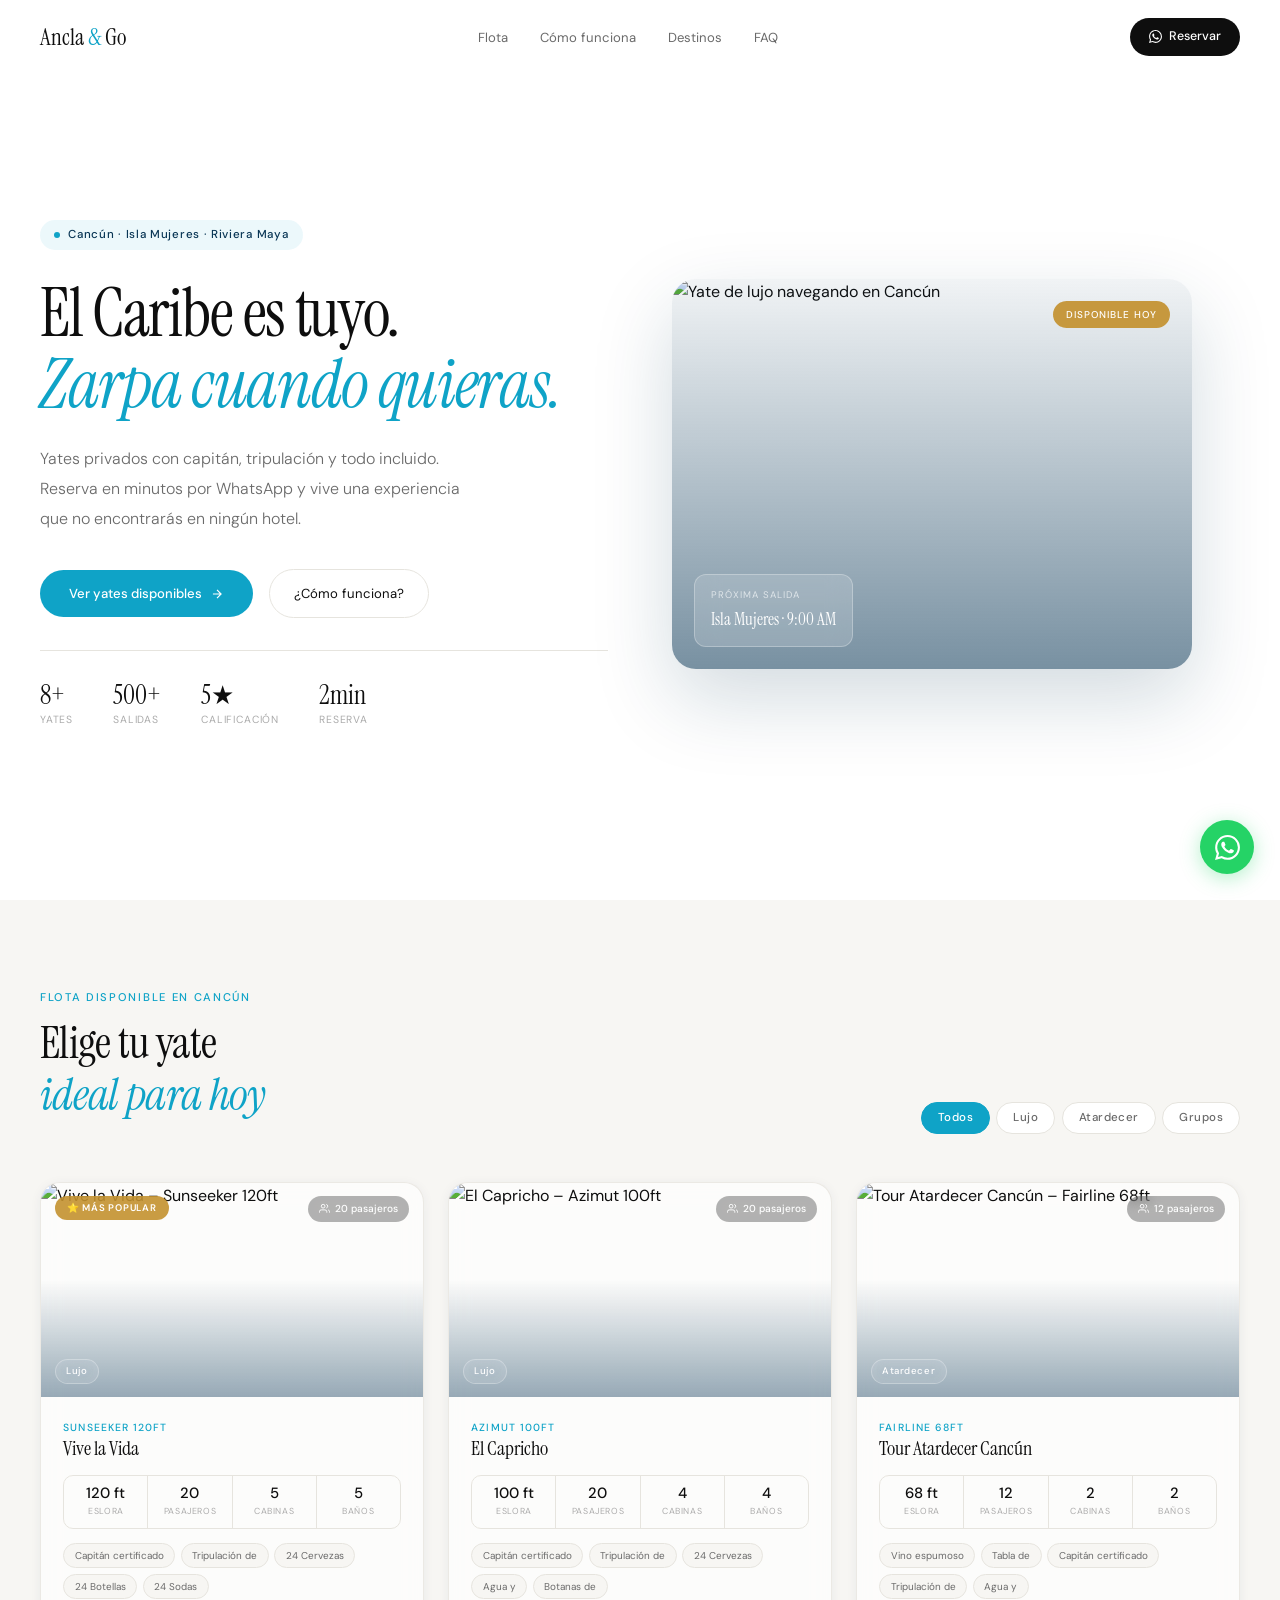
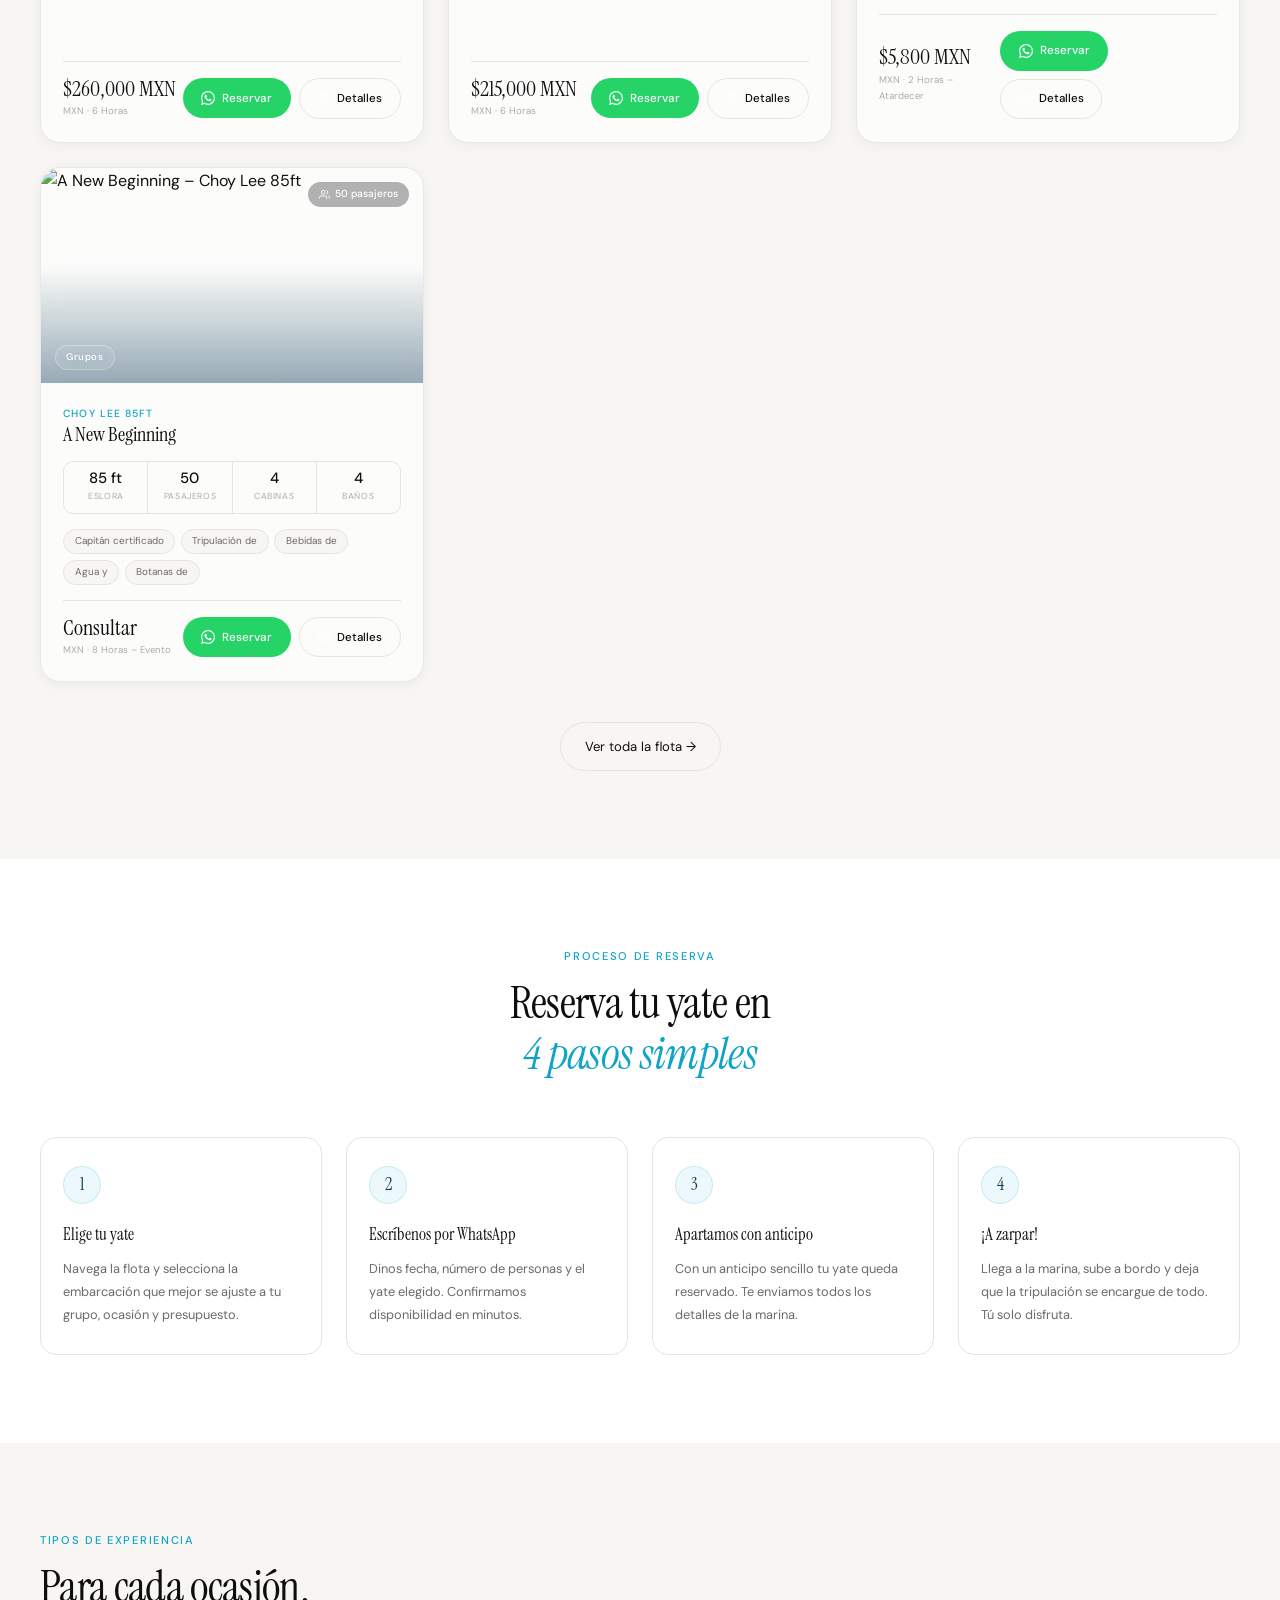
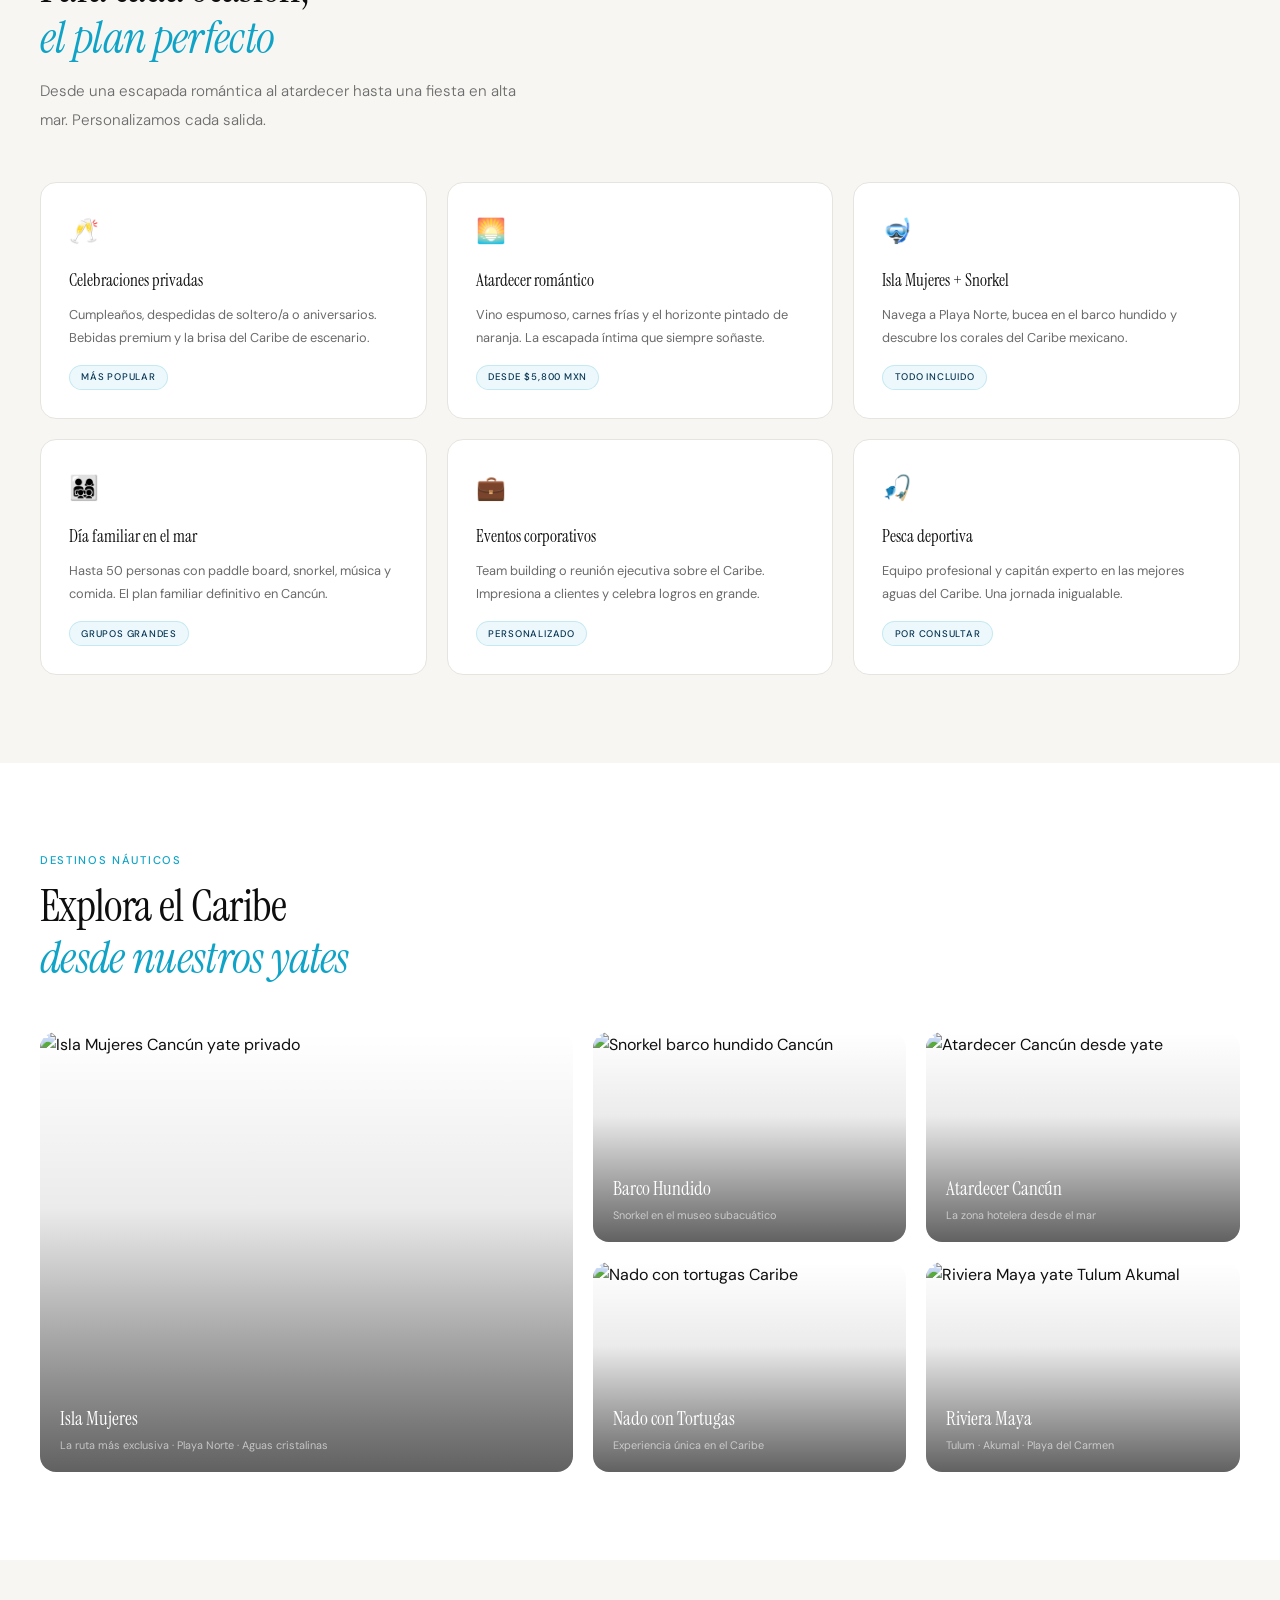
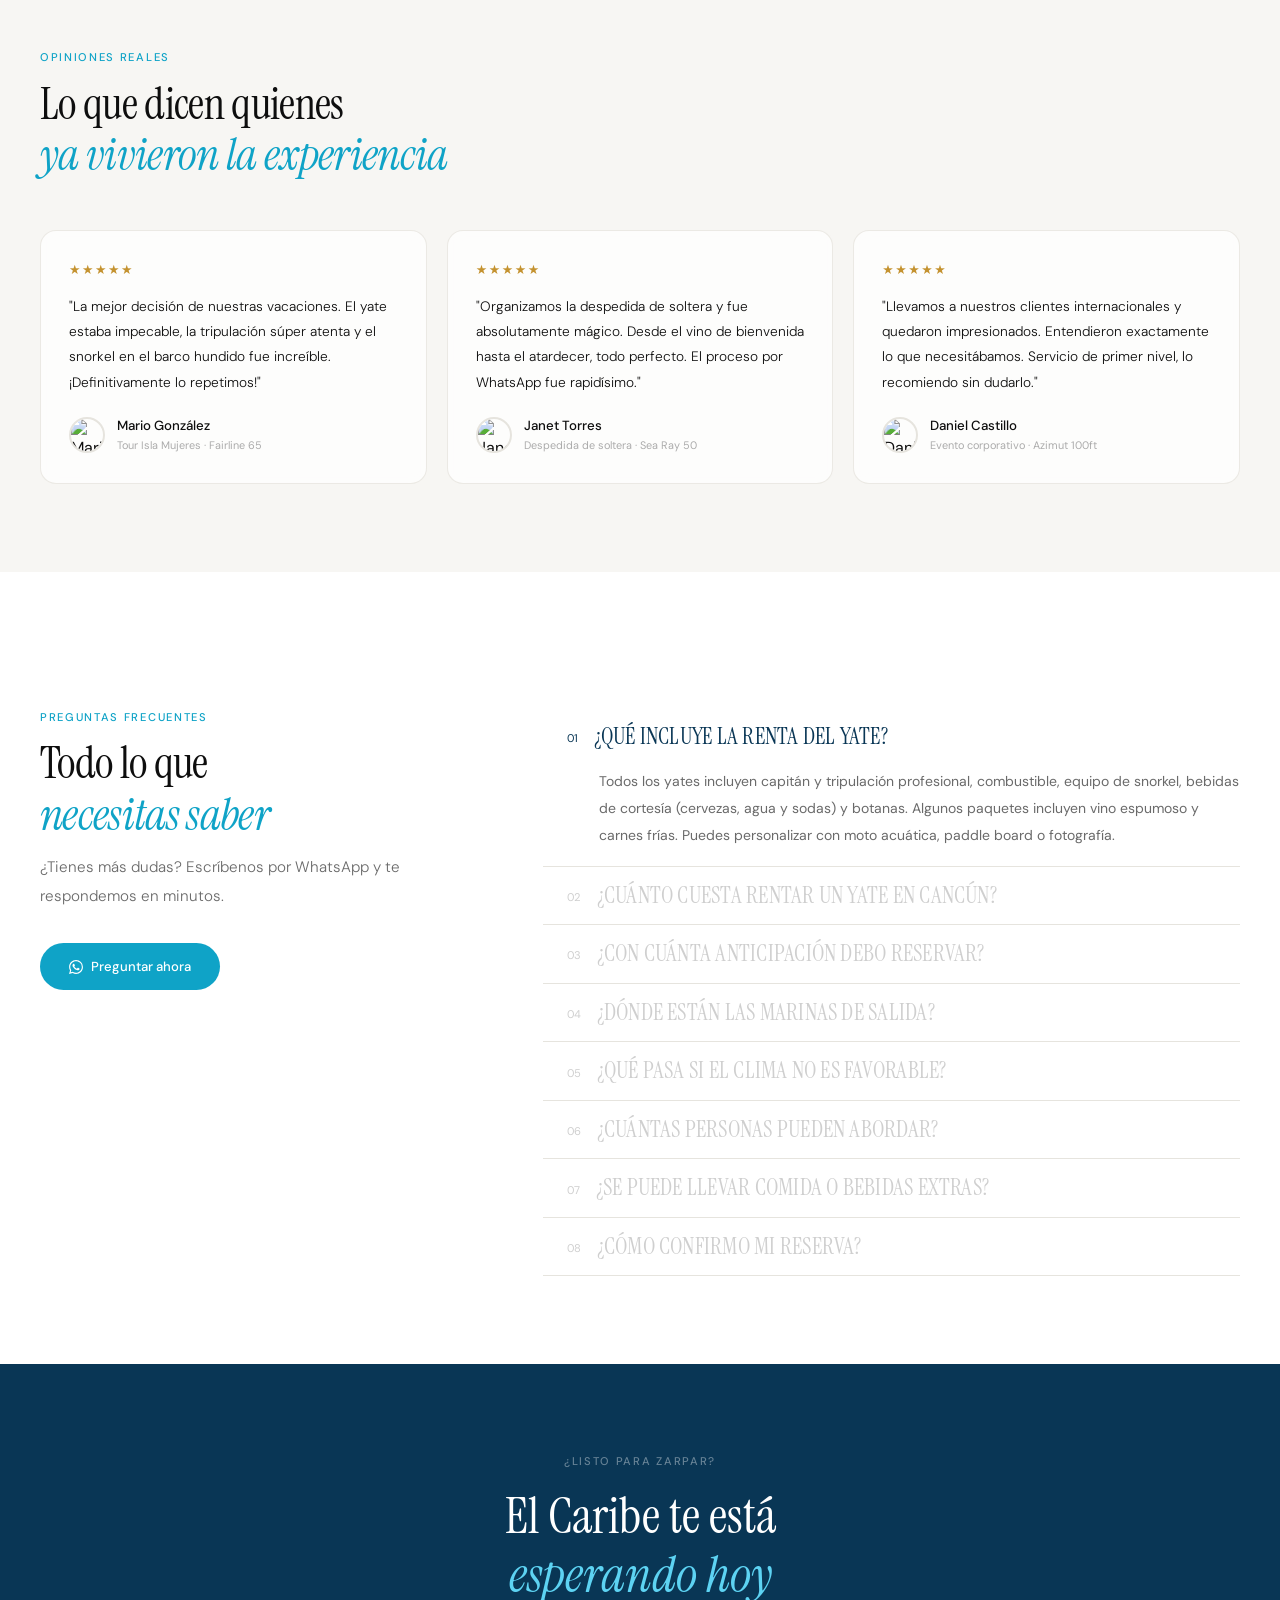
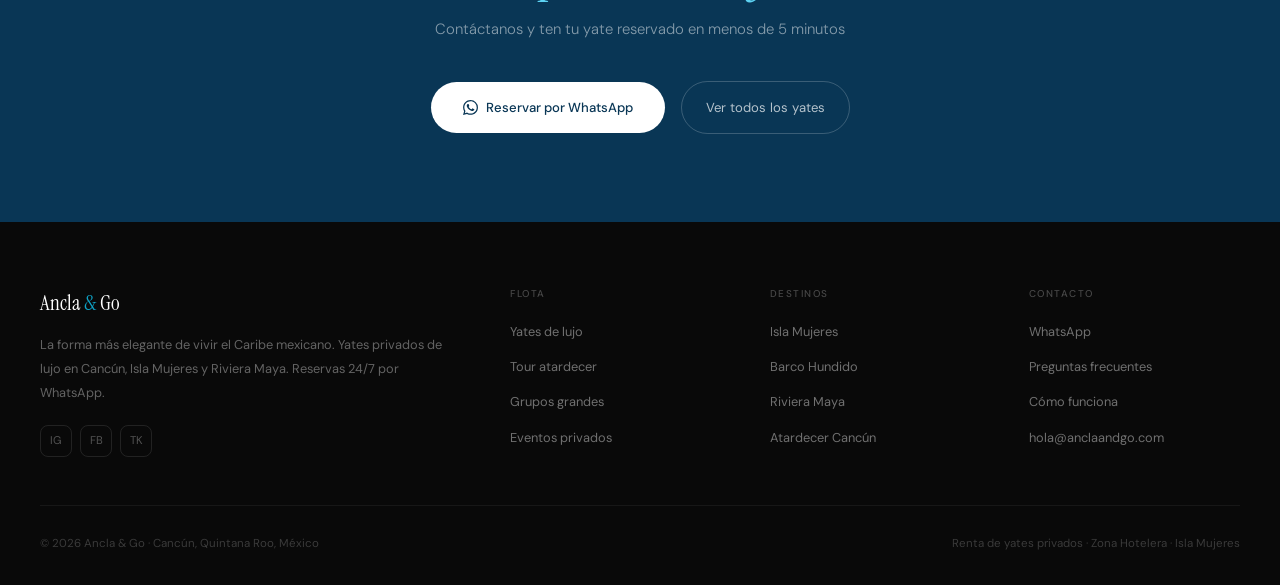
==== index.html @ d1b47bc4 "first commit" ====
<!doctype html>
<html lang="es">
  <head>
    <meta charset="UTF-8" />
    <meta name="viewport" content="width=device-width,initial-scale=1.0" />
    <title>
      Ancla & Go | Renta de Yates en Cancún – Privado · Lujo · Todo Incluido
    </title>
    <meta
      name="description"
      content="Renta yates privados en Cancún desde $5,800 MXN. Fairline 68ft, Azimut 100ft, Sunseeker 120ft. Capitán, bebidas y snorkel incluidos. Reserva por WhatsApp en minutos."
    />
    <meta
      name="keywords"
      content="renta de yates cancun, yates cancun, alquiler yate cancun privado, yate isla mujeres, charter yate cancun, yates de lujo cancun, renta barco cancun zona hotelera"
    />
    <link rel="canonical" href="https://anclaandgo.com/" />
    <meta
      property="og:title"
      content="Ancla & Go | Renta de Yates Privados en Cancún"
    />
    <meta
      property="og:description"
      content="Yates de lujo con capitán, bebidas y snorkel incluidos. Reserva en minutos por WhatsApp."
    />
    <meta property="og:type" content="website" />
    <meta property="og:locale" content="es_MX" />
    <script type="application/ld+json">
      {
        "@context": "https://schema.org",
        "@type": "LocalBusiness",
        "name": "Ancla & Go",
        "description": "Renta de yates privados en Cancún con capitán, bebidas y snorkel incluidos.",
        "url": "https://anclaandgo.com",
        "address": {
          "@type": "PostalAddress",
          "addressLocality": "Cancún",
          "addressRegion": "Quintana Roo",
          "addressCountry": "MX"
        },
        "priceRange": "$$$$",
        "areaServed": ["Cancún", "Isla Mujeres", "Riviera Maya"]
      }
    </script>
    <script type="application/ld+json">
      {
        "@context": "https://schema.org",
        "@type": "FAQPage",
        "mainEntity": [
          {
            "@type": "Question",
            "name": "¿Qué incluye la renta de un yate en Cancún?",
            "acceptedAnswer": {
              "@type": "Answer",
              "text": "Incluye capitán, tripulación, combustible, snorkel, bebidas y botanas."
            }
          },
          {
            "@type": "Question",
            "name": "¿Cuánto cuesta rentar un yate en Cancún?",
            "acceptedAnswer": {
              "@type": "Answer",
              "text": "Desde $5,800 MXN tours de 2 horas hasta $360,000 MXN jornadas completas."
            }
          },
          {
            "@type": "Question",
            "name": "¿Con cuánta anticipación debo reservar un yate?",
            "acceptedAnswer": {
              "@type": "Answer",
              "text": "Mínimo 48 horas. En temporada alta idealmente una semana antes."
            }
          }
        ]
      }
    </script>
    <link rel="preconnect" href="https://fonts.googleapis.com" />
    <link rel="preconnect" href="https://fonts.gstatic.com" crossorigin />
    <link
      href="https://fonts.googleapis.com/css2?family=Instrument+Serif:ital@0;1&family=DM+Sans:opsz,wght@9..40,300;9..40,400;9..40,500&display=swap"
      rel="stylesheet"
    />

    <style>
      /* ── RESET & ROOT ── */
      *,
      *::before,
      *::after {
        box-sizing: border-box;
        margin: 0;
        padding: 0;
      }
      :root {
        --white: #ffffff;
        --off: #f7f6f3;
        --border: #e6e4de;
        --text: #0e0e0e;
        --muted: #6a6a6a;
        --hint: #ababab;
        --ocean: #093655;
        --aqua: #0fa3c7;
        --aqua-pale: rgba(15, 163, 199, 0.08);
        --aqua-ring: rgba(15, 163, 199, 0.18);
        --sand: #c4922f;
        --sand-pale: #fdf5e4;
        --serif: "Instrument Serif", Georgia, serif;
        --sans: "DM Sans", system-ui, sans-serif;
        --r-card: 20px;
        --r-pill: 100px;
        --r-sm: 10px;
        --shadow-card: 0 2px 12px rgba(9, 54, 85, 0.06);
        --shadow-hover: 0 20px 54px rgba(9, 54, 85, 0.13);
      }
      html {
        scroll-behavior: smooth;
      }
      body {
        background: var(--white);
        color: var(--text);
        font-family: var(--sans);
        font-size: 16px;
        line-height: 1.65;
        overflow-x: hidden;
      }
      ::-webkit-scrollbar {
        width: 3px;
      }
      ::-webkit-scrollbar-thumb {
        background: var(--aqua);
      }
      img {
        display: block;
      }
      a {
        color: inherit;
      }
      button {
        font-family: var(--sans);
      }

      /* ── UTILS ── */
      .serif {
        font-family: var(--serif);
      }
      .reveal {
        opacity: 0;
        transform: translateY(18px);
        transition:
          opacity 0.65s,
          transform 0.65s;
      }
      .reveal.vis {
        opacity: 1;
        transform: none;
      }

      /* ── FLOATING WA ── */
      .wa-fab {
        position: fixed;
        bottom: 1.6rem;
        right: 1.6rem;
        z-index: 300;
        width: 54px;
        height: 54px;
        border-radius: 50%;
        background: #25d366;
        display: flex;
        align-items: center;
        justify-content: center;
        text-decoration: none;
        box-shadow: 0 4px 20px rgba(37, 211, 102, 0.35);
        animation: wapulse 3s ease-in-out infinite;
        transition: transform 0.2s;
      }
      .wa-fab:hover {
        transform: scale(1.08);
      }
      .wa-fab svg {
        width: 25px;
        height: 25px;
        fill: white;
      }
      @keyframes wapulse {
        0%,
        100% {
          box-shadow: 0 4px 20px rgba(37, 211, 102, 0.35);
        }
        50% {
          box-shadow: 0 4px 40px rgba(37, 211, 102, 0.62);
        }
      }

      /* ── NAV ── */
      .nav {
        position: fixed;
        top: 0;
        left: 0;
        right: 0;
        z-index: 200;
        display: flex;
        align-items: center;
        justify-content: space-between;
        padding: 1.1rem 2.5rem;
        transition:
          background 0.35s,
          backdrop-filter 0.35s,
          border-bottom 0.35s;
      }
      .nav.solid {
        background: rgba(255, 255, 255, 0.95);
        backdrop-filter: blur(20px);
        border-bottom: 1px solid var(--border);
      }
      .nav-logo {
        font-family: var(--serif);
        font-size: 1.45rem;
        text-decoration: none;
        color: var(--text);
      }
      .nav-logo span {
        color: var(--aqua);
      }
      .nav-links {
        display: flex;
        gap: 2rem;
        list-style: none;
      }
      .nav-links a {
        font-size: 0.82rem;
        color: var(--muted);
        text-decoration: none;
        transition: color 0.2s;
      }
      .nav-links a:hover {
        color: var(--text);
      }
      .nav-cta {
        display: inline-flex;
        align-items: center;
        gap: 0.4rem;
        background: var(--text);
        color: var(--white);
        font-size: 0.78rem;
        font-weight: 500;
        padding: 0.55rem 1.2rem;
        border-radius: var(--r-pill);
        text-decoration: none;
        transition: background 0.2s;
        border: none;
        cursor: pointer;
      }
      .nav-cta:hover {
        background: var(--ocean);
      }
      .nav-menu-btn {
        display: none;
        background: none;
        border: none;
        cursor: pointer;
        flex-direction: column;
        gap: 5px;
        padding: 4px;
      }
      .nav-menu-btn span {
        display: block;
        width: 22px;
        height: 1.5px;
        background: var(--text);
        border-radius: 2px;
        transition: all 0.3s;
      }
      .nav-drawer {
        display: none;
        position: fixed;
        inset: 0;
        z-index: 190;
        background: var(--white);
        padding: 5rem 2rem 2rem;
        flex-direction: column;
        gap: 1.5rem;
      }
      .nav-drawer.open {
        display: flex;
      }
      .nav-drawer a {
        font-size: 1.3rem;
        font-family: var(--serif);
        color: var(--text);
        text-decoration: none;
        border-bottom: 1px solid var(--border);
        padding-bottom: 0.75rem;
      }

      /* ── BTN SYSTEM ── */
      .btn-primary {
        display: inline-flex;
        align-items: center;
        gap: 0.5rem;
        background: var(--aqua);
        color: var(--white);
        font-size: 0.82rem;
        font-weight: 500;
        padding: 0.8rem 1.8rem;
        border-radius: var(--r-pill);
        text-decoration: none;
        border: none;
        cursor: pointer;
        transition:
          background 0.2s,
          transform 0.15s;
      }
      .btn-primary:hover {
        background: #0d92b3;
        transform: translateY(-1px);
      }
      .btn-outline {
        display: inline-flex;
        align-items: center;
        gap: 0.4rem;
        color: var(--text);
        font-size: 0.82rem;
        padding: 0.8rem 1.5rem;
        border-radius: var(--r-pill);
        border: 1px solid var(--border);
        background: transparent;
        text-decoration: none;
        cursor: pointer;
        transition:
          border-color 0.2s,
          background 0.2s;
      }
      .btn-outline:hover {
        border-color: var(--text);
        background: var(--off);
      }
      .btn-wa-green {
        display: inline-flex;
        align-items: center;
        gap: 0.45rem;
        background: #25d366;
        color: white;
        font-size: 0.73rem;
        font-weight: 500;
        padding: 0.65rem 1.15rem;
        border-radius: var(--r-pill);
        text-decoration: none;
        border: none;
        cursor: pointer;
        white-space: nowrap;
        transition:
          background 0.2s,
          transform 0.15s;
      }
      .btn-wa-green:hover {
        background: #1fba5a;
        transform: translateY(-1px);
      }
      .btn-details {
        display: inline-flex;
        align-items: center;
        gap: 0.35rem;
        color: var(--text);
        font-size: 0.72rem;
        font-weight: 500;
        padding: 0.6rem 1.1rem;
        border-radius: var(--r-pill);
        border: 1px solid var(--border);
        background: transparent;
        text-decoration: none;
        cursor: pointer;
        white-space: nowrap;
        transition:
          border-color 0.2s,
          background 0.2s;
      }
      .btn-details:hover {
        border-color: var(--text);
        background: var(--off);
      }

      /* ── HERO ── */
      .hero {
        min-height: 100vh;
        display: grid;
        grid-template-columns: 1fr 1fr;
        align-items: center;
        gap: 4rem;
        padding: 7rem 2.5rem 4rem;
        overflow: hidden;
      }
      .hero-eyebrow {
        display: inline-flex;
        align-items: center;
        gap: 0.5rem;
        background: var(--aqua-pale);
        color: var(--ocean);
        font-size: 0.72rem;
        font-weight: 500;
        letter-spacing: 0.06em;
        padding: 0.35rem 0.9rem;
        border-radius: var(--r-pill);
        margin-bottom: 1.75rem;
        opacity: 0;
        animation: fadeUp 0.7s 0.1s forwards;
      }
      .hero-eyebrow::before {
        content: "";
        width: 6px;
        height: 6px;
        border-radius: 50%;
        background: var(--aqua);
        flex-shrink: 0;
      }
      .hero-h1 {
        font-family: var(--serif);
        font-size: clamp(2.9rem, 5.2vw, 4.8rem);
        font-weight: 400;
        line-height: 1.07;
        letter-spacing: -0.02em;
        margin-bottom: 1.5rem;
        opacity: 0;
        animation: fadeUp 0.7s 0.25s forwards;
      }
      .hero-h1 em {
        font-style: italic;
        color: var(--aqua);
      }
      .hero-desc {
        font-size: 1rem;
        color: var(--muted);
        font-weight: 300;
        line-height: 1.85;
        max-width: 440px;
        margin-bottom: 2.25rem;
        opacity: 0;
        animation: fadeUp 0.7s 0.4s forwards;
      }
      .hero-actions {
        display: flex;
        align-items: center;
        gap: 1rem;
        flex-wrap: wrap;
        opacity: 0;
        animation: fadeUp 0.7s 0.55s forwards;
      }
      .hero-trust {
        display: flex;
        gap: 2.5rem;
        flex-wrap: wrap;
        margin-top: 2rem;
        padding-top: 2rem;
        border-top: 1px solid var(--border);
        opacity: 0;
        animation: fadeUp 0.7s 0.7s forwards;
      }
      .trust-num {
        font-family: var(--serif);
        font-size: 1.6rem;
        display: block;
        line-height: 1;
      }
      .trust-lbl {
        font-size: 0.65rem;
        color: var(--hint);
        text-transform: uppercase;
        letter-spacing: 0.08em;
        margin-top: 2px;
        display: block;
      }

      /* hero image */
      .hero-img-side {
        opacity: 0;
        animation: fadeIn 0.9s 0.5s forwards;
      }
      .hero-img-wrap {
        width: 100%;
        max-width: 520px;
        aspect-ratio: 4/3;
        border-radius: 24px;
        overflow: hidden;
        position: relative;
        box-shadow: 0 30px 80px rgba(9, 54, 85, 0.18);
      }
      .hero-img-wrap img {
        width: 100%;
        height: 100%;
        object-fit: cover;
        display: block;
      }
      .hero-img-overlay {
        position: absolute;
        inset: 0;
        background: linear-gradient(
          to bottom,
          rgba(9, 54, 85, 0.06) 0%,
          rgba(9, 54, 85, 0.55) 100%
        );
      }
      .hero-img-badge {
        position: absolute;
        top: 1.4rem;
        right: 1.4rem;
        background: rgba(196, 146, 47, 0.92);
        color: white;
        font-size: 0.62rem;
        font-weight: 500;
        letter-spacing: 0.1em;
        text-transform: uppercase;
        padding: 0.32rem 0.8rem;
        border-radius: var(--r-pill);
      }
      .hero-img-tag {
        position: absolute;
        bottom: 1.4rem;
        left: 1.4rem;
        background: rgba(255, 255, 255, 0.16);
        backdrop-filter: blur(12px);
        border: 1px solid rgba(255, 255, 255, 0.28);
        border-radius: 12px;
        padding: 0.75rem 1rem;
        color: white;
      }
      .hero-img-tag .lbl {
        font-size: 0.6rem;
        opacity: 0.65;
        text-transform: uppercase;
        letter-spacing: 0.1em;
        margin-bottom: 3px;
      }
      .hero-img-tag .val {
        font-family: var(--serif);
        font-size: 1.05rem;
      }

      /* ── SECTION COMMONS ── */
      section {
        padding: 5.5rem 2.5rem;
      }
      .sec-eye {
        font-size: 0.7rem;
        font-weight: 500;
        letter-spacing: 0.15em;
        text-transform: uppercase;
        color: var(--aqua);
        margin-bottom: 0.75rem;
      }
      .sec-h2 {
        font-family: var(--serif);
        font-size: clamp(1.85rem, 3.5vw, 2.9rem);
        font-weight: 400;
        line-height: 1.15;
        letter-spacing: -0.015em;
        margin-bottom: 0.75rem;
      }
      .sec-h2 em {
        font-style: italic;
        color: var(--aqua);
      }
      .sec-sub {
        font-size: 0.95rem;
        color: var(--muted);
        font-weight: 300;
        line-height: 1.9;
        max-width: 500px;
      }

      /* ── FLEET SECTION ── */
      #flota {
        background: var(--off);
      }
      .fleet-head {
        display: flex;
        align-items: flex-end;
        justify-content: space-between;
        gap: 2rem;
        margin-bottom: 3rem;
        flex-wrap: wrap;
      }
      .filters {
        display: flex;
        gap: 0.4rem;
        flex-wrap: wrap;
      }
      .filter-btn {
        background: white;
        border: 1px solid var(--border);
        color: var(--muted);
        font-size: 0.72rem;
        font-weight: 500;
        letter-spacing: 0.04em;
        padding: 0.45rem 1rem;
        border-radius: var(--r-pill);
        cursor: pointer;
        transition: all 0.2s;
        font-family: var(--sans);
      }
      .filter-btn.active,
      .filter-btn:hover {
        background: var(--aqua);
        border-color: var(--aqua);
        color: white;
      }

      /* Fleet grid — equal 3-col */
      .fleet-grid {
        display: grid;
        grid-template-columns: repeat(3, 1fr);
        gap: 1.5rem;
      }

      /* ── YACHT CARD — glass ── */
      .yacht-card {
        background: rgba(255, 255, 255, 0.65);
        border: 1px solid rgba(230, 228, 222, 0.8);
        border-radius: var(--r-card);
        overflow: hidden;
        backdrop-filter: blur(14px);
        -webkit-backdrop-filter: blur(14px);
        box-shadow: var(--shadow-card);
        transition:
          transform 0.3s,
          box-shadow 0.3s,
          border-color 0.3s;
        display: flex;
        flex-direction: column;
        position: relative;
      }
      .yacht-card:hover {
        transform: translateY(-6px);
        box-shadow: var(--shadow-hover);
        border-color: rgba(15, 163, 199, 0.35);
      }

      /* card image */
      .card-img {
        position: relative;
        aspect-ratio: 16 / 9;
        overflow: hidden;
        flex-shrink: 0;
      }
      .card-img img {
        width: 100%;
        height: 100%;
        object-fit: cover;
        transition: transform 0.55s;
      }
      .yacht-card:hover .card-img img {
        transform: scale(1.07);
      }
      .card-img-grad {
        position: absolute;
        inset: 0;
        background: linear-gradient(
          to top,
          rgba(9, 54, 85, 0.58) 0%,
          transparent 55%
        );
        opacity: 0.72;
        transition: opacity 0.3s;
      }
      .yacht-card:hover .card-img-grad {
        opacity: 0.45;
      }

      /* floating elements on image */
      .card-hot {
        position: absolute;
        top: 0.85rem;
        left: 0.85rem;
        background: rgba(196, 146, 47, 0.9);
        color: white;
        font-size: 0.6rem;
        font-weight: 600;
        letter-spacing: 0.08em;
        text-transform: uppercase;
        padding: 0.25rem 0.75rem;
        border-radius: var(--r-pill);
      }
      .card-type-badge {
        position: absolute;
        top: 0.85rem;
        left: 0.85rem;
        background: rgba(255, 255, 255, 0.18);
        backdrop-filter: blur(8px);
        border: 1px solid rgba(255, 255, 255, 0.3);
        color: white;
        font-size: 0.6rem;
        font-weight: 500;
        letter-spacing: 0.07em;
        padding: 0.25rem 0.75rem;
        border-radius: var(--r-pill);
      }
      .card-pax {
        position: absolute;
        top: 0.85rem;
        right: 0.85rem;
        background: rgba(0, 0, 0, 0.3);
        backdrop-filter: blur(6px);
        color: white;
        font-size: 0.63rem;
        font-weight: 500;
        padding: 0.28rem 0.7rem;
        border-radius: var(--r-pill);
        display: flex;
        align-items: center;
        gap: 0.3rem;
      }
      .card-pax svg {
        width: 11px;
        height: 11px;
        stroke: white;
        fill: none;
        stroke-width: 2;
        flex-shrink: 0;
      }
      .card-tags-row {
        position: absolute;
        bottom: 0.85rem;
        left: 0.85rem;
        right: 0.85rem;
        display: flex;
        gap: 0.35rem;
        flex-wrap: wrap;
      }
      .card-tag {
        font-size: 0.6rem;
        font-weight: 500;
        letter-spacing: 0.06em;
        padding: 0.22rem 0.65rem;
        border-radius: var(--r-pill);
        background: rgba(255, 255, 255, 0.18);
        backdrop-filter: blur(8px);
        border: 1px solid rgba(255, 255, 255, 0.28);
        color: white;
      }

      /* hover CTA overlay */
      .card-hover-cta {
        position: absolute;
        inset: 0;
        display: flex;
        align-items: center;
        justify-content: center;
        background: rgba(9, 54, 85, 0.15);
        backdrop-filter: blur(3px);
        opacity: 0;
        transition: opacity 0.3s;
      }
      .yacht-card:hover .card-hover-cta {
        opacity: 1;
      }
      .card-hover-btn {
        display: inline-flex;
        align-items: center;
        gap: 0.5rem;
        background: var(--aqua);
        color: white;
        font-size: 0.78rem;
        font-weight: 500;
        padding: 0.7rem 1.5rem;
        border-radius: var(--r-pill);
        text-decoration: none;
        box-shadow: 0 8px 24px rgba(15, 163, 199, 0.38);
        transform: translateY(6px);
        transition: transform 0.3s;
      }
      .yacht-card:hover .card-hover-btn {
        transform: translateY(0);
      }
      .card-hover-btn svg {
        width: 14px;
        height: 14px;
        fill: white;
        flex-shrink: 0;
      }

      /* card body */
      .card-body {
        padding: 1.35rem 1.4rem 1.45rem;
        display: flex;
        flex-direction: column;
        gap: 0.9rem;
        flex: 1;
      }
      .card-model {
        font-size: 0.65rem;
        font-weight: 500;
        letter-spacing: 0.1em;
        text-transform: uppercase;
        color: var(--aqua);
      }
      .card-name {
        font-family: var(--serif);
        font-size: 1.28rem;
        font-weight: 400;
        line-height: 1.2;
        color: var(--text);
      }
      .card-specs {
        display: flex;
        border: 1px solid var(--border);
        border-radius: var(--r-sm);
        overflow: hidden;
      }
      .spec {
        flex: 1;
        padding: 0.6rem 0;
        text-align: center;
        border-right: 1px solid var(--border);
      }
      .spec:last-child {
        border-right: none;
      }
      .spec-val {
        font-size: 0.93rem;
        font-weight: 500;
        color: var(--text);
        display: block;
        line-height: 1;
      }
      .spec-lbl {
        font-size: 0.55rem;
        color: var(--hint);
        text-transform: uppercase;
        letter-spacing: 0.07em;
        margin-top: 3px;
        display: block;
      }
      .card-includes {
        display: flex;
        flex-wrap: wrap;
        gap: 0.35rem;
      }
      .inc-pill {
        font-size: 0.62rem;
        color: var(--muted);
        background: var(--off);
        border: 1px solid var(--border);
        padding: 0.22rem 0.65rem;
        border-radius: var(--r-pill);
      }
      .card-foot {
        display: flex;
        align-items: center;
        justify-content: space-between;
        padding-top: 1rem;
        border-top: 1px solid var(--border);
        margin-top: auto;
      }
      .card-price-val {
        font-family: var(--serif);
        font-size: 1.4rem;
        font-weight: 400;
        display: block;
        line-height: 1;
      }
      .card-price-lbl {
        font-size: 0.6rem;
        color: var(--hint);
        margin-top: 3px;
        display: block;
      }

      /* ── HOW IT WORKS ── */
      #como {
        background: var(--white);
      }
      .how-center {
        text-align: center;
        max-width: 560px;
        margin: 0 auto 3.5rem;
      }
      .how-grid {
        display: grid;
        grid-template-columns: repeat(4, 1fr);
        gap: 1.5rem;
      }
      .how-card {
        padding: 1.75rem 1.4rem;
        border: 1px solid var(--border);
        border-radius: 16px;
        transition:
          border-color 0.2s,
          transform 0.2s;
      }
      .how-card:hover {
        border-color: var(--aqua);
        transform: translateY(-3px);
      }
      .how-num {
        width: 38px;
        height: 38px;
        border-radius: 50%;
        background: var(--aqua-pale);
        color: var(--ocean);
        font-family: var(--serif);
        font-size: 1.1rem;
        display: flex;
        align-items: center;
        justify-content: center;
        margin-bottom: 1.1rem;
        border: 1px solid var(--aqua-ring);
      }
      .how-card h3 {
        font-family: var(--serif);
        font-size: 1.05rem;
        font-weight: 400;
        margin-bottom: 0.5rem;
      }
      .how-card p {
        font-size: 0.8rem;
        color: var(--muted);
        line-height: 1.8;
      }

      /* ── EXPERIENCES ── */
      #experiencias {
        background: var(--off);
      }
      .exp-grid {
        display: grid;
        grid-template-columns: repeat(3, 1fr);
        gap: 1.25rem;
        margin-top: 3rem;
      }
      .exp-card {
        background: var(--white);
        border: 1px solid var(--border);
        border-radius: 16px;
        padding: 1.75rem;
        transition:
          border-color 0.25s,
          transform 0.25s;
      }
      .exp-card:hover {
        border-color: var(--aqua);
        transform: translateY(-3px);
      }
      .exp-ico {
        font-size: 1.5rem;
        margin-bottom: 1rem;
        display: block;
      }
      .exp-card h3 {
        font-family: var(--serif);
        font-size: 1.05rem;
        font-weight: 400;
        margin-bottom: 0.5rem;
      }
      .exp-card p {
        font-size: 0.8rem;
        color: var(--muted);
        line-height: 1.8;
      }
      .exp-tag {
        display: inline-block;
        margin-top: 1rem;
        font-size: 0.6rem;
        font-weight: 500;
        letter-spacing: 0.08em;
        text-transform: uppercase;
        color: var(--ocean);
        background: var(--aqua-pale);
        padding: 0.22rem 0.7rem;
        border-radius: var(--r-pill);
        border: 1px solid var(--aqua-ring);
      }

      /* ── DESTINOS ── */
      #destinos {
        background: var(--white);
      }
      .dest-grid {
        display: grid;
        grid-template-columns: 1.7fr 1fr 1fr;
        grid-template-rows: 210px 210px;
        gap: 1.25rem;
        margin-top: 3rem;
      }
      .dest-card {
        border-radius: 16px;
        overflow: hidden;
        position: relative;
        cursor: pointer;
      }
      .dest-card.tall {
        grid-row: span 2;
      }
      .dest-card img {
        width: 100%;
        height: 100%;
        object-fit: cover;
        display: block;
        transition: transform 0.5s;
      }
      .dest-card:hover img {
        transform: scale(1.05);
      }
      .dest-grad {
        position: absolute;
        inset: 0;
        background: linear-gradient(
          to top,
          rgba(0, 0, 0, 0.62) 0%,
          rgba(0, 0, 0, 0.08) 60%,
          transparent 100%
        );
      }
      .dest-info {
        position: absolute;
        bottom: 0;
        left: 0;
        right: 0;
        padding: 1.1rem 1.25rem;
      }
      .dest-name {
        font-family: var(--serif);
        font-size: 1.2rem;
        color: white;
        font-weight: 400;
      }
      .dest-sub {
        font-size: 0.68rem;
        color: rgba(255, 255, 255, 0.6);
        margin-top: 2px;
      }

      /* ── TESTIMONIALS ── */
      #testimonios {
        background: var(--off);
      }
      .testi-grid {
        display: grid;
        grid-template-columns: repeat(3, 1fr);
        gap: 1.25rem;
        margin-top: 3rem;
      }
      .testi-card {
        background: rgba(255, 255, 255, 0.72);
        border: 1px solid rgba(230, 228, 222, 0.8);
        border-radius: 16px;
        padding: 1.75rem;
        backdrop-filter: blur(8px);
        transition:
          transform 0.25s,
          box-shadow 0.25s;
      }
      .testi-card:hover {
        transform: translateY(-3px);
        box-shadow: 0 12px 36px rgba(9, 54, 85, 0.09);
      }
      .stars {
        color: var(--sand);
        font-size: 0.8rem;
        letter-spacing: 0.12em;
        margin-bottom: 0.85rem;
      }
      .testi-text {
        font-size: 0.855rem;
        color: var(--text);
        line-height: 1.85;
        font-weight: 300;
        margin-bottom: 1.25rem;
      }
      .testi-author {
        display: flex;
        align-items: center;
        gap: 0.75rem;
      }
      .testi-avatar {
        width: 36px;
        height: 36px;
        border-radius: 50%;
        overflow: hidden;
        border: 2px solid var(--border);
        flex-shrink: 0;
      }
      .testi-avatar img {
        width: 100%;
        height: 100%;
        object-fit: cover;
      }
      .author-name {
        font-size: 0.83rem;
        font-weight: 500;
        display: block;
      }
      .author-sub {
        font-size: 0.68rem;
        color: var(--hint);
        display: block;
      }

      /* ── FAQ — accordion-05 style ── */
      #faq {
        background: var(--white);
      }
      .faq-layout {
        display: grid;
        grid-template-columns: 1fr 1.65fr;
        gap: 5rem;
        margin-top: 3rem;
        align-items: start;
      }
      .faq-aside {
        position: sticky;
        top: 6rem;
      }
      .faq-list {
        width: 100%;
      }

      .faq-item {
        border-bottom: 1px solid var(--border);
      }
      .faq-trigger {
        width: 100%;
        background: none;
        border: none;
        cursor: pointer;
        display: flex;
        align-items: flex-start;
        gap: 1rem;
        text-align: left;
        padding: 1rem 0 1rem 1.5rem;
        color: rgba(14, 14, 14, 0.2);
        transition: color 0.25s;
        font-family: var(--sans);
      }
      .faq-trigger:hover,
      .faq-trigger[aria-expanded="true"] {
        color: var(--ocean);
      }
      .faq-item-num {
        font-size: 0.7rem;
        font-weight: 400;
        flex-shrink: 0;
        margin-top: 0.45rem;
        color: inherit;
        transition: color 0.25s;
      }
      .faq-item-q {
        font-family: var(--serif);
        font-size: clamp(1.1rem, 2vw, 1.45rem);
        font-weight: 400;
        text-transform: uppercase;
        letter-spacing: 0.01em;
        line-height: 1.1;
        color: inherit;
        transition: color 0.25s;
      }
      .faq-body {
        overflow: hidden;
        max-height: 0;
        transition:
          max-height 0.42s cubic-bezier(0.4, 0, 0.2, 1),
          padding 0.3s;
        font-size: 0.875rem;
        color: var(--muted);
        line-height: 1.9;
      }
      .faq-body.open {
        max-height: 180px;
        padding: 0.2rem 0 1.1rem 3.5rem;
      }

      /* ── CTA ── */
      #cta {
        background: var(--ocean);
        text-align: center;
      }
      .cta-eye {
        font-size: 0.7rem;
        font-weight: 500;
        letter-spacing: 0.15em;
        text-transform: uppercase;
        color: rgba(255, 255, 255, 0.38);
        margin-bottom: 1rem;
      }
      .cta-h2 {
        font-family: var(--serif);
        font-size: clamp(2rem, 4vw, 3.4rem);
        font-weight: 400;
        color: white;
        line-height: 1.15;
        margin-bottom: 0.75rem;
      }
      .cta-h2 em {
        font-style: italic;
        color: #5dd3f3;
      }
      .cta-p {
        font-size: 0.93rem;
        color: rgba(255, 255, 255, 0.5);
        margin-bottom: 2.5rem;
        font-weight: 300;
      }
      .cta-btns {
        display: flex;
        align-items: center;
        justify-content: center;
        gap: 1rem;
        flex-wrap: wrap;
      }
      .btn-white {
        display: inline-flex;
        align-items: center;
        gap: 0.5rem;
        background: white;
        color: var(--ocean);
        font-size: 0.82rem;
        font-weight: 500;
        padding: 0.9rem 2rem;
        border-radius: var(--r-pill);
        text-decoration: none;
        border: none;
        cursor: pointer;
        transition: background 0.2s;
      }
      .btn-white:hover {
        background: #e6f6fb;
      }
      .btn-ghost-white {
        display: inline-flex;
        align-items: center;
        gap: 0.4rem;
        color: rgba(255, 255, 255, 0.7);
        font-size: 0.82rem;
        padding: 0.9rem 1.5rem;
        border-radius: var(--r-pill);
        border: 1px solid rgba(255, 255, 255, 0.2);
        background: transparent;
        text-decoration: none;
        cursor: pointer;
        transition:
          border-color 0.2s,
          color 0.2s;
      }
      .btn-ghost-white:hover {
        border-color: rgba(255, 255, 255, 0.5);
        color: white;
      }

      /* ── FOOTER ── */
      footer {
        background: #090909;
        padding: 4rem 2.5rem 2rem;
      }
      .footer-grid {
        display: grid;
        grid-template-columns: 2fr 1fr 1fr 1fr;
        gap: 3rem;
        margin-bottom: 3rem;
      }
      .f-logo {
        font-family: var(--serif);
        font-size: 1.3rem;
        color: white;
        display: block;
        margin-bottom: 0.85rem;
      }
      .f-logo span {
        color: var(--aqua);
      }
      .footer-brand p {
        font-size: 0.8rem;
        color: rgba(255, 255, 255, 0.37);
        line-height: 1.85;
        margin-bottom: 1.25rem;
      }
      .f-socials {
        display: flex;
        gap: 0.5rem;
      }
      .f-soc {
        width: 32px;
        height: 32px;
        border: 1px solid rgba(255, 255, 255, 0.1);
        border-radius: 8px;
        display: flex;
        align-items: center;
        justify-content: center;
        color: rgba(255, 255, 255, 0.3);
        font-size: 0.7rem;
        text-decoration: none;
        transition: all 0.2s;
      }
      .f-soc:hover {
        border-color: var(--aqua);
        color: var(--aqua);
      }
      .footer-col h4 {
        font-size: 0.62rem;
        font-weight: 500;
        letter-spacing: 0.15em;
        text-transform: uppercase;
        color: rgba(255, 255, 255, 0.25);
        margin-bottom: 1rem;
      }
      .footer-col ul {
        list-style: none;
        display: flex;
        flex-direction: column;
        gap: 0.55rem;
      }
      .footer-col ul a {
        font-size: 0.8rem;
        color: rgba(255, 255, 255, 0.42);
        text-decoration: none;
        transition: color 0.2s;
      }
      .footer-col ul a:hover {
        color: white;
      }
      .footer-bottom {
        border-top: 1px solid rgba(255, 255, 255, 0.06);
        padding-top: 1.75rem;
        display: flex;
        justify-content: space-between;
        font-size: 0.72rem;
        color: rgba(255, 255, 255, 0.2);
      }

      /* ── ANIMATIONS ── */
      @keyframes fadeUp {
        from {
          opacity: 0;
          transform: translateY(22px);
        }
        to {
          opacity: 1;
          transform: none;
        }
      }
      @keyframes fadeIn {
        from {
          opacity: 0;
        }
        to {
          opacity: 1;
        }
      }

      /* ── RESPONSIVE ── */
      @media (max-width: 1024px) {
        .fleet-grid {
          grid-template-columns: repeat(2, 1fr);
        }
        .how-grid {
          grid-template-columns: repeat(2, 1fr);
        }
        .footer-grid {
          grid-template-columns: 1fr 1fr;
          gap: 2rem;
        }
      }
      @media (max-width: 860px) {
        .hero {
          grid-template-columns: 1fr;
          padding: 6rem 1.5rem 3rem;
        }
        .hero-img-side {
          display: none;
        }
        .faq-layout {
          grid-template-columns: 1fr;
          gap: 2rem;
        }
        .faq-aside {
          position: static;
        }
        .dest-grid {
          grid-template-columns: 1fr 1fr;
          grid-template-rows: auto;
        }
        .dest-card.tall {
          grid-row: span 1;
        }
        .testi-grid {
          grid-template-columns: 1fr;
        }
        .nav-links,
        .nav-cta {
          display: none;
        }
        .nav-menu-btn {
          display: flex;
        }
        section {
          padding: 4rem 1.5rem;
        }
        .fleet-head {
          flex-direction: column;
          align-items: flex-start;
        }
      }
      @media (max-width: 560px) {
        .fleet-grid,
        .exp-grid,
        .how-grid,
        .dest-grid {
          grid-template-columns: 1fr;
        }
        .footer-grid {
          grid-template-columns: 1fr;
        }
        .footer-bottom {
          flex-direction: column;
          gap: 0.4rem;
          text-align: center;
        }
        .cta-btns,
        .hero-actions {
          flex-direction: column;
          align-items: flex-start;
        }
      }

      /* ── WA SVG PATH (reused) ── */
    </style>
  </head>

  <body>
    <!-- WA FAB -->
    <a
      class="wa-fab"
      href="https://wa.me/529981234567?text=Hola!%20Me%20interesa%20rentar%20un%20yate%20en%20Cancún"
      target="_blank"
      rel="noopener"
      aria-label="WhatsApp"
    >
      <svg viewBox="0 0 24 24">
        <path
          d="M17.472 14.382c-.297-.149-1.758-.867-2.03-.967-.273-.099-.471-.148-.67.15-.197.297-.767.966-.94 1.164-.173.199-.347.223-.644.075-.297-.15-1.255-.463-2.39-1.475-.883-.788-1.48-1.761-1.653-2.059-.173-.297-.018-.458.13-.606.134-.133.298-.347.446-.52.149-.174.198-.298.298-.497.099-.198.05-.371-.025-.52-.075-.149-.669-1.612-.916-2.207-.242-.579-.487-.5-.669-.51-.173-.008-.371-.01-.57-.01-.198 0-.52.074-.792.372-.272.297-1.04 1.016-1.04 2.479 0 1.462 1.065 2.875 1.213 3.074.149.198 2.096 3.2 5.077 4.487.709.306 1.262.489 1.694.625.712.227 1.36.195 1.871.118.571-.085 1.758-.719 2.006-1.413.248-.694.248-1.289.173-1.413-.074-.124-.272-.198-.57-.347m-5.421 7.403h-.004a9.87 9.87 0 01-5.031-1.378l-.361-.214-3.741.982.998-3.648-.235-.374a9.86 9.86 0 01-1.51-5.26c.001-5.45 4.436-9.884 9.888-9.884 2.64 0 5.122 1.03 6.988 2.898a9.825 9.825 0 012.893 6.994c-.003 5.45-4.437 9.884-9.885 9.884m8.413-18.297A11.815 11.815 0 0012.05 0C5.495 0 .16 5.335.157 11.892c0 2.096.547 4.142 1.588 5.945L.057 24l6.305-1.654a11.882 11.882 0 005.683 1.448h.005c6.554 0 11.89-5.335 11.893-11.893a11.821 11.821 0 00-3.48-8.413Z"
        />
      </svg>
    </a>

    <!-- NAV -->
    <nav
      class="nav"
      id="mainNav"
      role="navigation"
      aria-label="Navegación principal"
    >
      <a href="#" class="nav-logo">Ancla <span>&</span> Go</a>
      <ul class="nav-links">
        <li><a href="#flota">Flota</a></li>
        <li><a href="#como">Cómo funciona</a></li>
        <li><a href="#destinos">Destinos</a></li>
        <li><a href="#faq">FAQ</a></li>
      </ul>
      <a
        class="nav-cta"
        href="https://wa.me/529981234567?text=Hola!%20Quiero%20información%20sobre%20yates%20en%20Cancún"
        target="_blank"
        rel="noopener"
      >
        <svg width="13" height="13" fill="white" viewBox="0 0 24 24">
          <path
            d="M17.472 14.382c-.297-.149-1.758-.867-2.03-.967-.273-.099-.471-.148-.67.15-.197.297-.767.966-.94 1.164-.173.199-.347.223-.644.075-.297-.15-1.255-.463-2.39-1.475-.883-.788-1.48-1.761-1.653-2.059-.173-.297-.018-.458.13-.606.134-.133.298-.347.446-.52.149-.174.198-.298.298-.497.099-.198.05-.371-.025-.52-.075-.149-.669-1.612-.916-2.207-.242-.579-.487-.5-.669-.51-.173-.008-.371-.01-.57-.01-.198 0-.52.074-.792.372-.272.297-1.04 1.016-1.04 2.479 0 1.462 1.065 2.875 1.213 3.074.149.198 2.096 3.2 5.077 4.487.709.306 1.262.489 1.694.625.712.227 1.36.195 1.871.118.571-.085 1.758-.719 2.006-1.413.248-.694.248-1.289.173-1.413-.074-.124-.272-.198-.57-.347m-5.421 7.403h-.004a9.87 9.87 0 01-5.031-1.378l-.361-.214-3.741.982.998-3.648-.235-.374a9.86 9.86 0 01-1.51-5.26c.001-5.45 4.436-9.884 9.888-9.884 2.64 0 5.122 1.03 6.988 2.898a9.825 9.825 0 012.893 6.994c-.003 5.45-4.437 9.884-9.885 9.884m8.413-18.297A11.815 11.815 0 0012.05 0C5.495 0 .16 5.335.157 11.892c0 2.096.547 4.142 1.588 5.945L.057 24l6.305-1.654a11.882 11.882 0 005.683 1.448h.005c6.554 0 11.89-5.335 11.893-11.893a11.821 11.821 0 00-3.48-8.413Z"
          />
        </svg>
        Reservar
      </a>
      <button
        class="nav-menu-btn"
        id="menuBtn"
        aria-label="Menú"
        aria-expanded="false"
      >
        <span></span><span></span><span></span>
      </button>
    </nav>

    <!-- MOBILE DRAWER -->
    <div
      class="nav-drawer"
      id="navDrawer"
      role="dialog"
      aria-label="Menú móvil"
    >
      <a href="#flota">Flota</a>
      <a href="#como">Cómo funciona</a>
      <a href="#destinos">Destinos</a>
      <a href="#faq">FAQ</a>
      <a
        href="https://wa.me/529981234567?text=Hola!%20Quiero%20información%20sobre%20yates"
        target="_blank"
        rel="noopener"
        style="color: var(--aqua)"
        >Reservar por WhatsApp →</a
      >
    </div>

    <!-- ── HERO ── -->
    <section
      class="hero"
      id="hero"
      aria-label="Renta de yates privados en Cancún"
    >
      <div>
        <div class="hero-eyebrow">Cancún · Isla Mujeres · Riviera Maya</div>
        <h1 class="hero-h1">
          El Caribe es tuyo.<br /><em>Zarpa cuando quieras.</em>
        </h1>
        <p class="hero-desc">
          Yates privados con capitán, tripulación y todo incluido. Reserva en
          minutos por WhatsApp y vive una experiencia que no encontrarás en
          ningún hotel.
        </p>
        <div class="hero-actions">
          <a class="btn-primary" href="#flota"
            >Ver yates disponibles
            <svg
              width="14"
              height="14"
              fill="none"
              stroke="currentColor"
              stroke-width="2"
              viewBox="0 0 24 24"
            >
              <path d="M5 12h14M12 5l7 7-7 7" />
            </svg>
          </a>
          <a class="btn-outline" href="#como">¿Cómo funciona?</a>
        </div>
        <div class="hero-trust">
          <div>
            <span class="trust-num">8+</span
            ><span class="trust-lbl">Yates</span>
          </div>
          <div>
            <span class="trust-num">500+</span
            ><span class="trust-lbl">Salidas</span>
          </div>
          <div>
            <span class="trust-num">5★</span
            ><span class="trust-lbl">Calificación</span>
          </div>
          <div>
            <span class="trust-num">2min</span
            ><span class="trust-lbl">Reserva</span>
          </div>
        </div>
      </div>
      <div class="hero-img-side">
        <div class="hero-img-wrap">
          <img
            src="https://images.unsplash.com/photo-1567899378494-47b22a2ae96a?w=900&q=80"
            alt="Yate de lujo navegando en Cancún"
            loading="eager"
          />
          <div class="hero-img-overlay"></div>
          <div class="hero-img-badge">Disponible hoy</div>
          <div class="hero-img-tag">
            <div class="lbl">Próxima salida</div>
            <div class="val">Isla Mujeres · 9:00 AM</div>
          </div>
        </div>
      </div>
    </section>

    <!-- ── FLEET ── -->
    <section id="flota" aria-labelledby="flota-h2">
      <div class="fleet-head">
        <div>
          <div class="sec-eye">Flota disponible en Cancún</div>
          <h2 class="sec-h2 reveal" id="flota-h2">
            Elige tu yate<br /><em>ideal para hoy</em>
          </h2>
        </div>
        <div class="filters" role="group" aria-label="Filtrar yates">
          <button class="filter-btn active" data-filter="all">Todos</button>
          <button class="filter-btn" data-filter="luxury">Lujo</button>
          <button class="filter-btn" data-filter="sunset">Atardecer</button>
          <button class="filter-btn" data-filter="group">Grupos</button>
        </div>
      </div>

      <div class="fleet-grid" id="fleetGrid" role="list">
        <!-- cards generadas dinámicamente por fleet-loader.js -->
      </div>

      <div style="text-align: center; margin-top: 2.5rem">
        <a
          class="btn-outline"
          href="https://wa.me/529981234567?text=Hola!%20Quisiera%20ver%20más%20opciones%20de%20yates%20disponibles%20en%20Cancún"
          target="_blank"
          rel="noopener"
          >Ver toda la flota →</a
        >
      </div>
    </section>

    <!-- ── HOW ── -->
    <section id="como" aria-labelledby="como-h2">
      <div class="how-center">
        <div class="sec-eye">Proceso de reserva</div>
        <h2 class="sec-h2 reveal" id="como-h2">
          Reserva tu yate en<br /><em>4 pasos simples</em>
        </h2>
      </div>
      <div class="how-grid">
        <div class="how-card reveal">
          <div class="how-num">1</div>
          <h3>Elige tu yate</h3>
          <p>
            Navega la flota y selecciona la embarcación que mejor se ajuste a tu
            grupo, ocasión y presupuesto.
          </p>
        </div>
        <div class="how-card reveal">
          <div class="how-num">2</div>
          <h3>Escríbenos por WhatsApp</h3>
          <p>
            Dinos fecha, número de personas y el yate elegido. Confirmamos
            disponibilidad en minutos.
          </p>
        </div>
        <div class="how-card reveal">
          <div class="how-num">3</div>
          <h3>Apartamos con anticipo</h3>
          <p>
            Con un anticipo sencillo tu yate queda reservado. Te enviamos todos
            los detalles de la marina.
          </p>
        </div>
        <div class="how-card reveal">
          <div class="how-num">4</div>
          <h3>¡A zarpar!</h3>
          <p>
            Llega a la marina, sube a bordo y deja que la tripulación se
            encargue de todo. Tú solo disfruta.
          </p>
        </div>
      </div>
    </section>

    <!-- ── EXPERIENCES ── -->
    <section id="experiencias" aria-labelledby="exp-h2">
      <div class="sec-eye">Tipos de experiencia</div>
      <h2 class="sec-h2 reveal" id="exp-h2">
        Para cada ocasión,<br /><em>el plan perfecto</em>
      </h2>
      <p class="sec-sub reveal">
        Desde una escapada romántica al atardecer hasta una fiesta en alta mar.
        Personalizamos cada salida.
      </p>
      <div class="exp-grid">
        <div class="exp-card reveal">
          <span class="exp-ico">🥂</span>
          <h3>Celebraciones privadas</h3>
          <p>
            Cumpleaños, despedidas de soltero/a o aniversarios. Bebidas premium
            y la brisa del Caribe de escenario.
          </p>
          <span class="exp-tag">Más popular</span>
        </div>
        <div class="exp-card reveal">
          <span class="exp-ico">🌅</span>
          <h3>Atardecer romántico</h3>
          <p>
            Vino espumoso, carnes frías y el horizonte pintado de naranja. La
            escapada íntima que siempre soñaste.
          </p>
          <span class="exp-tag">Desde $5,800 MXN</span>
        </div>
        <div class="exp-card reveal">
          <span class="exp-ico">🤿</span>
          <h3>Isla Mujeres + Snorkel</h3>
          <p>
            Navega a Playa Norte, bucea en el barco hundido y descubre los
            corales del Caribe mexicano.
          </p>
          <span class="exp-tag">Todo incluido</span>
        </div>
        <div class="exp-card reveal">
          <span class="exp-ico">👨‍👩‍👧‍👦</span>
          <h3>Día familiar en el mar</h3>
          <p>
            Hasta 50 personas con paddle board, snorkel, música y comida. El
            plan familiar definitivo en Cancún.
          </p>
          <span class="exp-tag">Grupos grandes</span>
        </div>
        <div class="exp-card reveal">
          <span class="exp-ico">💼</span>
          <h3>Eventos corporativos</h3>
          <p>
            Team building o reunión ejecutiva sobre el Caribe. Impresiona a
            clientes y celebra logros en grande.
          </p>
          <span class="exp-tag">Personalizado</span>
        </div>
        <div class="exp-card reveal">
          <span class="exp-ico">🎣</span>
          <h3>Pesca deportiva</h3>
          <p>
            Equipo profesional y capitán experto en las mejores aguas del
            Caribe. Una jornada inigualable.
          </p>
          <span class="exp-tag">Por consultar</span>
        </div>
      </div>
    </section>

    <!-- ── DESTINOS ── -->
    <section id="destinos" aria-labelledby="dest-h2">
      <div class="sec-eye">Destinos náuticos</div>
      <h2 class="sec-h2 reveal" id="dest-h2">
        Explora el Caribe<br /><em>desde nuestros yates</em>
      </h2>
      <div class="dest-grid">
        <div class="dest-card tall reveal">
          <img
            src="https://images.unsplash.com/photo-1510414842594-a61c69b5ae57?w=800&q=80"
            alt="Isla Mujeres Cancún yate privado"
            loading="lazy"
          />
          <div class="dest-grad"></div>
          <div class="dest-info">
            <div class="dest-name">Isla Mujeres</div>
            <div class="dest-sub">
              La ruta más exclusiva · Playa Norte · Aguas cristalinas
            </div>
          </div>
        </div>
        <div class="dest-card reveal">
          <img
            src="https://images.unsplash.com/photo-1583212292454-1fe6229603b7?w=600&q=80"
            alt="Snorkel barco hundido Cancún"
            loading="lazy"
          />
          <div class="dest-grad"></div>
          <div class="dest-info">
            <div class="dest-name">Barco Hundido</div>
            <div class="dest-sub">Snorkel en el museo subacuático</div>
          </div>
        </div>
        <div class="dest-card reveal">
          <img
            src="https://images.unsplash.com/photo-1506905925346-21bda4d32df4?w=600&q=80"
            alt="Atardecer Cancún desde yate"
            loading="lazy"
          />
          <div class="dest-grad"></div>
          <div class="dest-info">
            <div class="dest-name">Atardecer Cancún</div>
            <div class="dest-sub">La zona hotelera desde el mar</div>
          </div>
        </div>
        <div class="dest-card reveal">
          <img
            src="https://images.unsplash.com/photo-1544551763-77ef2d0cfc6c?w=600&q=80"
            alt="Nado con tortugas Caribe"
            loading="lazy"
          />
          <div class="dest-grad"></div>
          <div class="dest-info">
            <div class="dest-name">Nado con Tortugas</div>
            <div class="dest-sub">Experiencia única en el Caribe</div>
          </div>
        </div>
        <div class="dest-card reveal">
          <img
            src="https://images.unsplash.com/photo-1519046904884-53103b34b206?w=600&q=80"
            alt="Riviera Maya yate Tulum Akumal"
            loading="lazy"
          />
          <div class="dest-grad"></div>
          <div class="dest-info">
            <div class="dest-name">Riviera Maya</div>
            <div class="dest-sub">Tulum · Akumal · Playa del Carmen</div>
          </div>
        </div>
      </div>
    </section>

    <!-- ── TESTIMONIALS ── -->
    <section id="testimonios" aria-labelledby="testi-h2">
      <div class="sec-eye">Opiniones reales</div>
      <h2 class="sec-h2 reveal" id="testi-h2">
        Lo que dicen quienes<br /><em>ya vivieron la experiencia</em>
      </h2>
      <div class="testi-grid">
        <div
          class="testi-card reveal"
          itemscope
          itemtype="https://schema.org/Review"
        >
          <div class="stars">★★★★★</div>
          <p class="testi-text" itemprop="reviewBody">
            "La mejor decisión de nuestras vacaciones. El yate estaba impecable,
            la tripulación súper atenta y el snorkel en el barco hundido fue
            increíble. ¡Definitivamente lo repetimos!"
          </p>
          <div class="testi-author">
            <div class="testi-avatar">
              <img
                src="https://images.unsplash.com/photo-1507003211169-0a1dd7228f2d?w=80&q=70"
                alt="Mario González"
                loading="lazy"
              />
            </div>
            <div>
              <span class="author-name" itemprop="author">Mario González</span
              ><span class="author-sub">Tour Isla Mujeres · Fairline 65</span>
            </div>
          </div>
        </div>
        <div
          class="testi-card reveal"
          itemscope
          itemtype="https://schema.org/Review"
        >
          <div class="stars">★★★★★</div>
          <p class="testi-text" itemprop="reviewBody">
            "Organizamos la despedida de soltera y fue absolutamente mágico.
            Desde el vino de bienvenida hasta el atardecer, todo perfecto. El
            proceso por WhatsApp fue rapidísimo."
          </p>
          <div class="testi-author">
            <div class="testi-avatar">
              <img
                src="https://images.unsplash.com/photo-1438761681033-6461ffad8d80?w=80&q=70"
                alt="Janet Torres"
                loading="lazy"
              />
            </div>
            <div>
              <span class="author-name" itemprop="author">Janet Torres</span
              ><span class="author-sub">Despedida de soltera · Sea Ray 50</span>
            </div>
          </div>
        </div>
        <div
          class="testi-card reveal"
          itemscope
          itemtype="https://schema.org/Review"
        >
          <div class="stars">★★★★★</div>
          <p class="testi-text" itemprop="reviewBody">
            "Llevamos a nuestros clientes internacionales y quedaron
            impresionados. Entendieron exactamente lo que necesitábamos.
            Servicio de primer nivel, lo recomiendo sin dudarlo."
          </p>
          <div class="testi-author">
            <div class="testi-avatar">
              <img
                src="https://images.unsplash.com/photo-1472099645785-5658abf4ff4e?w=80&q=70"
                alt="Daniel Castillo"
                loading="lazy"
              />
            </div>
            <div>
              <span class="author-name" itemprop="author">Daniel Castillo</span
              ><span class="author-sub">Evento corporativo · Azimut 100ft</span>
            </div>
          </div>
        </div>
      </div>
    </section>

    <!-- ── FAQ ── -->
    <section
      id="faq"
      aria-labelledby="faq-h2"
      itemscope
      itemtype="https://schema.org/FAQPage"
    >
      <div class="faq-layout">
        <div class="faq-aside">
          <div class="sec-eye">Preguntas frecuentes</div>
          <h2 class="sec-h2 reveal" id="faq-h2">
            Todo lo que<br /><em>necesitas saber</em>
          </h2>
          <p class="sec-sub reveal" style="margin-bottom: 2rem">
            ¿Tienes más dudas? Escríbenos por WhatsApp y te respondemos en
            minutos.
          </p>
          <a
            class="btn-primary"
            href="https://wa.me/529981234567?text=Hola!%20Tengo%20una%20pregunta%20sobre%20renta%20de%20yates%20en%20Cancún"
            target="_blank"
            rel="noopener"
          >
            <svg width="14" height="14" fill="white" viewBox="0 0 24 24">
              <path
                d="M17.472 14.382c-.297-.149-1.758-.867-2.03-.967-.273-.099-.471-.148-.67.15-.197.297-.767.966-.94 1.164-.173.199-.347.223-.644.075-.297-.15-1.255-.463-2.39-1.475-.883-.788-1.48-1.761-1.653-2.059-.173-.297-.018-.458.13-.606.134-.133.298-.347.446-.52.149-.174.198-.298.298-.497.099-.198.05-.371-.025-.52-.075-.149-.669-1.612-.916-2.207-.242-.579-.487-.5-.669-.51-.173-.008-.371-.01-.57-.01-.198 0-.52.074-.792.372-.272.297-1.04 1.016-1.04 2.479 0 1.462 1.065 2.875 1.213 3.074.149.198 2.096 3.2 5.077 4.487.709.306 1.262.489 1.694.625.712.227 1.36.195 1.871.118.571-.085 1.758-.719 2.006-1.413.248-.694.248-1.289.173-1.413-.074-.124-.272-.198-.57-.347m-5.421 7.403h-.004a9.87 9.87 0 01-5.031-1.378l-.361-.214-3.741.982.998-3.648-.235-.374a9.86 9.86 0 01-1.51-5.26c.001-5.45 4.436-9.884 9.888-9.884 2.64 0 5.122 1.03 6.988 2.898a9.825 9.825 0 012.893 6.994c-.003 5.45-4.437 9.884-9.885 9.884m8.413-18.297A11.815 11.815 0 0012.05 0C5.495 0 .16 5.335.157 11.892c0 2.096.547 4.142 1.588 5.945L.057 24l6.305-1.654a11.882 11.882 0 005.683 1.448h.005c6.554 0 11.89-5.335 11.893-11.893a11.821 11.821 0 00-3.48-8.413Z"
              />
            </svg>
            Preguntar ahora
          </a>
        </div>

        <div class="faq-list" id="faqList">
          <div
            class="faq-item"
            itemscope
            itemtype="https://schema.org/Question"
          >
            <button class="faq-trigger" aria-expanded="false" itemprop="name">
              <span class="faq-item-num">01</span>
              <span class="faq-item-q">¿Qué incluye la renta del yate?</span>
            </button>
            <div
              class="faq-body"
              itemscope
              itemtype="https://schema.org/Answer"
              itemprop="acceptedAnswer"
            >
              <span itemprop="text"
                >Todos los yates incluyen capitán y tripulación profesional,
                combustible, equipo de snorkel, bebidas de cortesía (cervezas,
                agua y sodas) y botanas. Algunos paquetes incluyen vino espumoso
                y carnes frías. Puedes personalizar con moto acuática, paddle
                board o fotografía.</span
              >
            </div>
          </div>

          <div
            class="faq-item"
            itemscope
            itemtype="https://schema.org/Question"
          >
            <button class="faq-trigger" aria-expanded="false" itemprop="name">
              <span class="faq-item-num">02</span>
              <span class="faq-item-q"
                >¿Cuánto cuesta rentar un yate en Cancún?</span
              >
            </button>
            <div
              class="faq-body"
              itemscope
              itemtype="https://schema.org/Answer"
              itemprop="acceptedAnswer"
            >
              <span itemprop="text"
                >Desde $5,800 MXN para un tour de atardecer de 2 horas hasta
                $360,000 MXN por jornadas completas en yates de 120 pies.
                Tenemos opciones para todos los presupuestos y tamaños de
                grupo.</span
              >
            </div>
          </div>

          <div
            class="faq-item"
            itemscope
            itemtype="https://schema.org/Question"
          >
            <button class="faq-trigger" aria-expanded="false" itemprop="name">
              <span class="faq-item-num">03</span>
              <span class="faq-item-q"
                >¿Con cuánta anticipación debo reservar?</span
              >
            </button>
            <div
              class="faq-body"
              itemscope
              itemtype="https://schema.org/Answer"
              itemprop="acceptedAnswer"
            >
              <span itemprop="text"
                >Mínimo 48 horas de anticipación. En temporada alta
                (diciembre–abril, julio y agosto) recomendamos una semana o más.
                Escríbenos y verificamos disponibilidad de inmediato.</span
              >
            </div>
          </div>

          <div
            class="faq-item"
            itemscope
            itemtype="https://schema.org/Question"
          >
            <button class="faq-trigger" aria-expanded="false" itemprop="name">
              <span class="faq-item-num">04</span>
              <span class="faq-item-q"
                >¿Dónde están las marinas de salida?</span
              >
            </button>
            <div
              class="faq-body"
              itemscope
              itemtype="https://schema.org/Answer"
              itemprop="acceptedAnswer"
            >
              <span itemprop="text"
                >Operamos desde Marina Kaybal (Blvd Kukulcán km 3.5, Zona
                Hotelera) y Marina V&V en Punta Sam. Al confirmar tu reserva te
                indicamos exactamente el muelle de salida.</span
              >
            </div>
          </div>

          <div
            class="faq-item"
            itemscope
            itemtype="https://schema.org/Question"
          >
            <button class="faq-trigger" aria-expanded="false" itemprop="name">
              <span class="faq-item-num">05</span>
              <span class="faq-item-q"
                >¿Qué pasa si el clima no es favorable?</span
              >
            </button>
            <div
              class="faq-body"
              itemscope
              itemtype="https://schema.org/Answer"
              itemprop="acceptedAnswer"
            >
              <span itemprop="text"
                >La seguridad es lo primero. Si las condiciones no son seguras,
                reprogramamos sin costo o realizamos el reembolso completo.
                Siempre notificamos con anticipación.</span
              >
            </div>
          </div>

          <div
            class="faq-item"
            itemscope
            itemtype="https://schema.org/Question"
          >
            <button class="faq-trigger" aria-expanded="false" itemprop="name">
              <span class="faq-item-num">06</span>
              <span class="faq-item-q">¿Cuántas personas pueden abordar?</span>
            </button>
            <div
              class="faq-body"
              itemscope
              itemtype="https://schema.org/Answer"
              itemprop="acceptedAnswer"
            >
              <span itemprop="text"
                >Desde parejas hasta grupos de 50+ personas, sin mínimo de
                pasajeros. Cuéntanos el tamaño de tu grupo y te recomendamos la
                opción perfecta para tu presupuesto.</span
              >
            </div>
          </div>

          <div
            class="faq-item"
            itemscope
            itemtype="https://schema.org/Question"
          >
            <button class="faq-trigger" aria-expanded="false" itemprop="name">
              <span class="faq-item-num">07</span>
              <span class="faq-item-q"
                >¿Se puede llevar comida o bebidas extras?</span
              >
            </button>
            <div
              class="faq-body"
              itemscope
              itemtype="https://schema.org/Answer"
              itemprop="acceptedAnswer"
            >
              <span itemprop="text"
                >Sí, puedes traer alimentos y bebidas adicionales. También
                ofrecemos paquetes de catering con chef privado y barra premium.
                Consulta opciones al momento de reservar.</span
              >
            </div>
          </div>

          <div
            class="faq-item"
            itemscope
            itemtype="https://schema.org/Question"
          >
            <button class="faq-trigger" aria-expanded="false" itemprop="name">
              <span class="faq-item-num">08</span>
              <span class="faq-item-q">¿Cómo confirmo mi reserva?</span>
            </button>
            <div
              class="faq-body"
              itemscope
              itemtype="https://schema.org/Answer"
              itemprop="acceptedAnswer"
            >
              <span itemprop="text"
                >Contáctanos por WhatsApp, elegimos el yate y la fecha. Con un
                anticipo tu reserva queda confirmada y te enviamos todos los
                detalles vía mensaje. Sin formularios complicados.</span
              >
            </div>
          </div>
        </div>
        <!-- /faqList -->
      </div>
    </section>

    <!-- ── CTA ── -->
    <section id="cta" aria-label="Reserva tu yate en Cancún ahora">
      <div class="cta-eye">¿Listo para zarpar?</div>
      <h2 class="cta-h2">El Caribe te está<br /><em>esperando hoy</em></h2>
      <p class="cta-p">
        Contáctanos y ten tu yate reservado en menos de 5 minutos
      </p>
      <div class="cta-btns">
        <a
          class="btn-white"
          href="https://wa.me/529981234567?text=Hola!%20Quiero%20reservar%20un%20yate%20en%20Cancún.%20¿Qué%20opciones%20tienen%20disponibles?"
          target="_blank"
          rel="noopener"
        >
          <svg width="15" height="15" fill="#093655" viewBox="0 0 24 24">
            <path
              d="M17.472 14.382c-.297-.149-1.758-.867-2.03-.967-.273-.099-.471-.148-.67.15-.197.297-.767.966-.94 1.164-.173.199-.347.223-.644.075-.297-.15-1.255-.463-2.39-1.475-.883-.788-1.48-1.761-1.653-2.059-.173-.297-.018-.458.13-.606.134-.133.298-.347.446-.52.149-.174.198-.298.298-.497.099-.198.05-.371-.025-.52-.075-.149-.669-1.612-.916-2.207-.242-.579-.487-.5-.669-.51-.173-.008-.371-.01-.57-.01-.198 0-.52.074-.792.372-.272.297-1.04 1.016-1.04 2.479 0 1.462 1.065 2.875 1.213 3.074.149.198 2.096 3.2 5.077 4.487.709.306 1.262.489 1.694.625.712.227 1.36.195 1.871.118.571-.085 1.758-.719 2.006-1.413.248-.694.248-1.289.173-1.413-.074-.124-.272-.198-.57-.347m-5.421 7.403h-.004a9.87 9.87 0 01-5.031-1.378l-.361-.214-3.741.982.998-3.648-.235-.374a9.86 9.86 0 01-1.51-5.26c.001-5.45 4.436-9.884 9.888-9.884 2.64 0 5.122 1.03 6.988 2.898a9.825 9.825 0 012.893 6.994c-.003 5.45-4.437 9.884-9.885 9.884m8.413-18.297A11.815 11.815 0 0012.05 0C5.495 0 .16 5.335.157 11.892c0 2.096.547 4.142 1.588 5.945L.057 24l6.305-1.654a11.882 11.882 0 005.683 1.448h.005c6.554 0 11.89-5.335 11.893-11.893a11.821 11.821 0 00-3.48-8.413Z"
            />
          </svg>
          Reservar por WhatsApp
        </a>
        <a class="btn-ghost-white" href="#flota">Ver todos los yates</a>
      </div>
    </section>

    <!-- ── FOOTER ── -->
    <footer role="contentinfo">
      <div class="footer-grid">
        <div class="footer-brand">
          <span class="f-logo">Ancla <span>&</span> Go</span>
          <p>
            La forma más elegante de vivir el Caribe mexicano. Yates privados de
            lujo en Cancún, Isla Mujeres y Riviera Maya. Reservas 24/7 por
            WhatsApp.
          </p>
          <div class="f-socials">
            <a class="f-soc" href="#" aria-label="Instagram">IG</a>
            <a class="f-soc" href="#" aria-label="Facebook">FB</a>
            <a class="f-soc" href="#" aria-label="TikTok">TK</a>
          </div>
        </div>
        <div class="footer-col">
          <h4>Flota</h4>
          <ul>
            <li><a href="#flota">Yates de lujo</a></li>
            <li><a href="#flota">Tour atardecer</a></li>
            <li><a href="#flota">Grupos grandes</a></li>
            <li><a href="#flota">Eventos privados</a></li>
          </ul>
        </div>
        <div class="footer-col">
          <h4>Destinos</h4>
          <ul>
            <li><a href="#destinos">Isla Mujeres</a></li>
            <li><a href="#destinos">Barco Hundido</a></li>
            <li><a href="#destinos">Riviera Maya</a></li>
            <li><a href="#destinos">Atardecer Cancún</a></li>
          </ul>
        </div>
        <div class="footer-col">
          <h4>Contacto</h4>
          <ul>
            <li>
              <a href="https://wa.me/529981234567" target="_blank">WhatsApp</a>
            </li>
            <li><a href="#faq">Preguntas frecuentes</a></li>
            <li><a href="#como">Cómo funciona</a></li>
            <li>
              <a href="mailto:hola@anclaandgo.com">hola@anclaandgo.com</a>
            </li>
          </ul>
        </div>
      </div>
      <div class="footer-bottom">
        <span>© 2026 Ancla &amp; Go · Cancún, Quintana Roo, México</span>
        <span>Renta de yates privados · Zona Hotelera · Isla Mujeres</span>
      </div>
    </footer>

    <script src="fleet-loader.js"></script>
    <script>
      /* ── NAV SCROLL ── */
      const nav = document.getElementById("mainNav");
      window.addEventListener(
        "scroll",
        () => {
          nav.classList.toggle("solid", window.scrollY > 50);
        },
        { passive: true },
      );

      /* ── MOBILE MENU ── */
      const menuBtn = document.getElementById("menuBtn");
      const drawer = document.getElementById("navDrawer");
      menuBtn.addEventListener("click", () => {
        const open = drawer.classList.toggle("open");
        menuBtn.setAttribute("aria-expanded", open);
      });
      drawer.querySelectorAll("a").forEach((a) => {
        a.addEventListener("click", () => {
          drawer.classList.remove("open");
          menuBtn.setAttribute("aria-expanded", "false");
        });
      });

      /* ── SMOOTH SCROLL ── */
      document.querySelectorAll('a[href^="#"]').forEach((a) => {
        a.addEventListener("click", (e) => {
          const id = a.getAttribute("href").slice(1);
          const target = document.getElementById(id);
          if (target) {
            e.preventDefault();
            target.scrollIntoView({ behavior: "smooth" });
          }
        });
      });

      /* ── REVEAL ON SCROLL ── */
      const revealObs = new IntersectionObserver(
        (entries) => {
          entries.forEach((entry, i) => {
            if (entry.isIntersecting) {
              setTimeout(() => entry.target.classList.add("vis"), i * 75);
              revealObs.unobserve(entry.target);
            }
          });
        },
        { threshold: 0.1 },
      );
      document
        .querySelectorAll(".reveal")
        .forEach((el) => revealObs.observe(el));

      /* ── FAQ ACCORDION ── */
      const faqItems = document.querySelectorAll(".faq-item");
      faqItems.forEach((item) => {
        const trigger = item.querySelector(".faq-trigger");
        const body = item.querySelector(".faq-body");
        trigger.addEventListener("click", () => {
          const isOpen = body.classList.contains("open");
          faqItems.forEach((i) => {
            i.querySelector(".faq-body").classList.remove("open");
            i.querySelector(".faq-trigger").setAttribute(
              "aria-expanded",
              "false",
            );
          });
          if (!isOpen) {
            body.classList.add("open");
            trigger.setAttribute("aria-expanded", "true");
          }
        });
      });
      if (faqItems.length) {
        faqItems[0].querySelector(".faq-body").classList.add("open");
        faqItems[0]
          .querySelector(".faq-trigger")
          .setAttribute("aria-expanded", "true");
      }

      /* ── FLEET CARDS ── */
      const WA = "529981234567";
      const waLink = (msg) =>
        `https://wa.me/${WA}?text=${encodeURIComponent(msg)}`;

      const TYPE_LABEL = {
        luxury: "Lujo",
        sunset: "Atardecer",
        group: "Grupos",
      };

      const WA_SVG = `<svg width="14" height="14" fill="white" viewBox="0 0 24 24"><path d="M17.472 14.382c-.297-.149-1.758-.867-2.03-.967-.273-.099-.471-.148-.67.15-.197.297-.767.966-.94 1.164-.173.199-.347.223-.644.075-.297-.15-1.255-.463-2.39-1.475-.883-.788-1.48-1.761-1.653-2.059-.173-.297-.018-.458.13-.606.134-.133.298-.347.446-.52.149-.174.198-.298.298-.497.099-.198.05-.371-.025-.52-.075-.149-.669-1.612-.916-2.207-.242-.579-.487-.5-.669-.51-.173-.008-.371-.01-.57-.01-.198 0-.52.074-.792.372-.272.297-1.04 1.016-1.04 2.479 0 1.462 1.065 2.875 1.213 3.074.149.198 2.096 3.2 5.077 4.487.709.306 1.262.489 1.694.625.712.227 1.36.195 1.871.118.571-.085 1.758-.719 2.006-1.413.248-.694.248-1.289.173-1.413-.074-.124-.272-.198-.57-.347m-5.421 7.403h-.004a9.87 9.87 0 01-5.031-1.378l-.361-.214-3.741.982.998-3.648-.235-.374a9.86 9.86 0 01-1.51-5.26c.001-5.45 4.436-9.884 9.888-9.884 2.64 0 5.122 1.03 6.988 2.898a9.825 9.825 0 012.893 6.994c-.003 5.45-4.437 9.884-9.885 9.884m8.413-18.297A11.815 11.815 0 0012.05 0C5.495 0 .16 5.335.157 11.892c0 2.096.547 4.142 1.588 5.945L.057 24l6.305-1.654a11.882 11.882 0 005.683 1.448h.005c6.554 0 11.89-5.335 11.893-11.893a11.821 11.821 0 00-3.48-8.413Z"/></svg>`;

      const PAX_SVG = `<svg viewBox="0 0 24 24" stroke="white" fill="none" stroke-width="2" style="width:11px;height:11px;flex-shrink:0"><path d="M17 21v-2a4 4 0 00-4-4H5a4 4 0 00-4 4v2"/><circle cx="9" cy="7" r="4"/><path d="M23 21v-2a4 4 0 00-3-3.87M16 3.13a4 4 0 010 7.75"/></svg>`;

      const EYE_SVG = `<svg width="14" height="14" fill="none" stroke="white" stroke-width="2" viewBox="0 0 24 24"><path d="M1 12s4-8 11-8 11 8 11 8-4 8-11 8-11-8-11-8z"/><circle cx="12" cy="12" r="3"/></svg>`;

      function paxSpec(yacht) {
        const p = yacht.specs.find((s) => /pasajero|pax/i.test(s.lbl));
        return p ? p.val : "";
      }

      function featuredPkg(yacht) {
        return (
          yacht.packages.find((p) => p.featured) || yacht.packages[0] || null
        );
      }

      function cardTemplate(yacht) {
        const pkg = featuredPkg(yacht);
        const pax = paxSpec(yacht);
        const waMsg = pkg
          ? pkg.waMsg
          : `Hola! Me interesa el yate ${yacht.name}`;
        const price = pkg ? pkg.price : "Consultar";
        const priceNote = pkg ? pkg.name : "";
        const typeLabel = TYPE_LABEL[yacht.type] || yacht.type;
        const isFirst = yacht.id === "vive-la-vida";
        const specsHtml = yacht.specs
          .slice(0, 4)
          .map(
            (s) =>
              `<div class="spec"><span class="spec-val">${s.val}</span><span class="spec-lbl">${s.lbl}</span></div>`,
          )
          .join("");
        const pillsHtml = yacht.includes
          .slice(0, 5)
          .map((inc) => {
            const short = inc.txt.split(" ").slice(0, 2).join(" ");
            return `<span class="inc-pill">${short}</span>`;
          })
          .join("");
        const offerMeta =
          price !== "Consultar"
            ? `<meta itemprop="priceCurrency" content="MXN">`
            : "";
        const hotBadge = isFirst
          ? `<div class="card-hot">⭐ Más popular</div>`
          : "";

        return `<article class="yacht-card reveal" data-type="${yacht.type}" role="listitem" itemscope itemtype="https://schema.org/Product">
  <div class="card-img">
    <img src="${yacht.images[0]}" alt="${yacht.name} – ${yacht.model}" loading="lazy" itemprop="image"/>
    <div class="card-img-grad"></div>
    ${hotBadge}
    <div class="card-pax">${PAX_SVG}${pax} pasajeros</div>
    <div class="card-tags-row"><span class="card-tag">${typeLabel}</span></div>
    <div class="card-hover-cta">
      <a class="card-hover-btn" href="${waLink(waMsg)}" target="_blank" rel="noopener">
        ${WA_SVG} Reservar este yate
      </a>
    </div>
  </div>
  <div class="card-body">
    <div>
      <p class="card-model" itemprop="brand">${yacht.model}</p>
      <h3 class="card-name" itemprop="name">${yacht.name}</h3>
    </div>
    <div class="card-specs">${specsHtml}</div>
    <div class="card-includes">${pillsHtml}</div>
    <div class="card-foot" itemprop="offers" itemscope itemtype="https://schema.org/Offer">
      ${offerMeta}
      <div><span class="card-price-val">${price}</span><span class="card-price-lbl">${priceNote ? `MXN · ${priceNote}` : "Precio por grupo"}</span></div>
      <div style="display:flex;gap:.5rem;flex-wrap:wrap;align-items:center">
        <a class="btn-wa-green" href="${waLink(waMsg)}" target="_blank" rel="noopener">
          ${WA_SVG} Reservar
        </a>
        <a class="btn-details" href="detalle.html?id=${yacht.id}">
          ${EYE_SVG} Detalles
        </a>
      </div>
    </div>
  </div>
</article>`;
      }

      function renderFleetCards(fleet, filter = "all") {
        const grid = document.getElementById("fleetGrid");
        const visible =
          filter === "all" ? fleet : fleet.filter((y) => y.type === filter);
        grid.innerHTML = visible.map(cardTemplate).join("\n");
        grid.querySelectorAll(".reveal").forEach((el) => revealObs.observe(el));
      }

      (async () => {
        try {
          const fleet = await loadFleet();
          renderFleetCards(fleet);
          document.querySelectorAll(".filter-btn").forEach((btn) => {
            btn.addEventListener("click", () => {
              document
                .querySelectorAll(".filter-btn")
                .forEach((b) => b.classList.remove("active"));
              btn.classList.add("active");
              renderFleetCards(fleet, btn.dataset.filter);
            });
          });
        } catch (err) {
          console.error("Fleet load error:", err);
          document.getElementById("fleetGrid").innerHTML =
            '<p style="text-align:center;color:var(--muted);padding:2rem">No se pudo cargar la flota. Intenta de nuevo.</p>';
        }
      })();
    </script>
  </body>
</html>
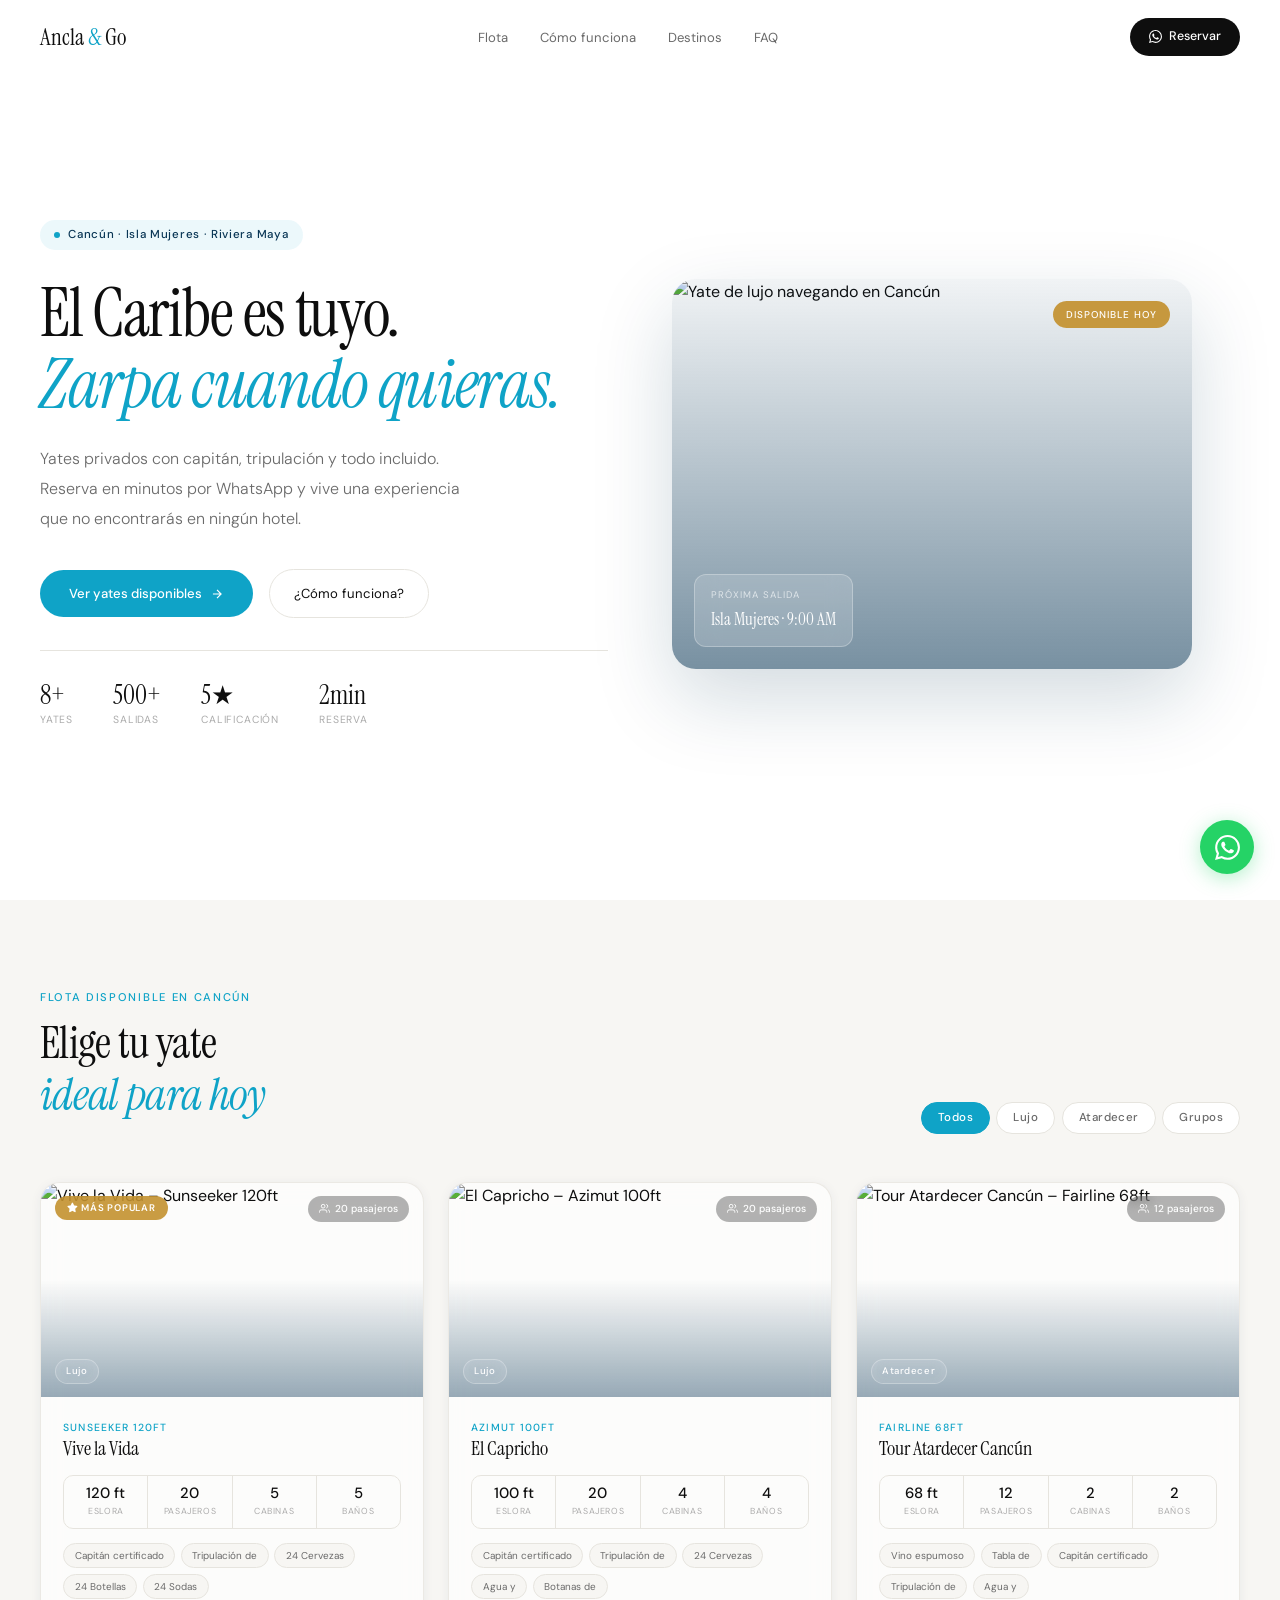
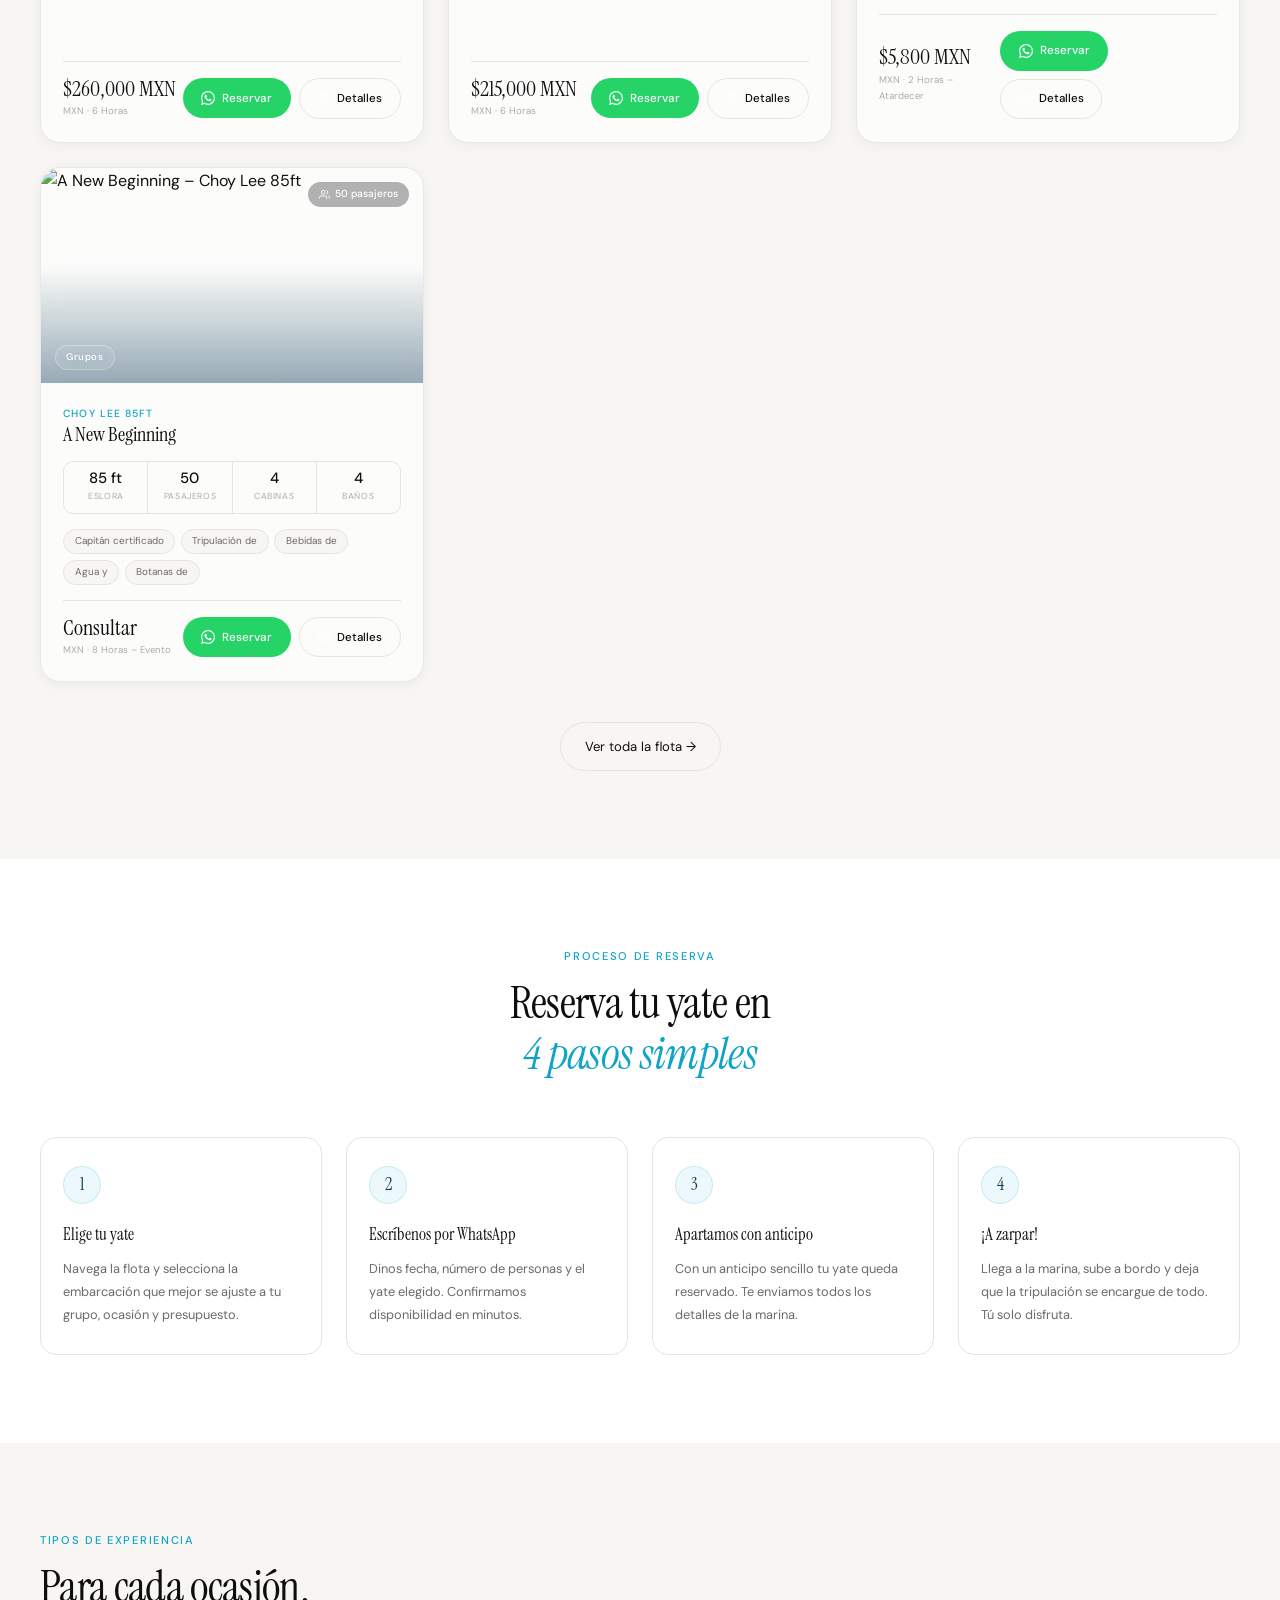
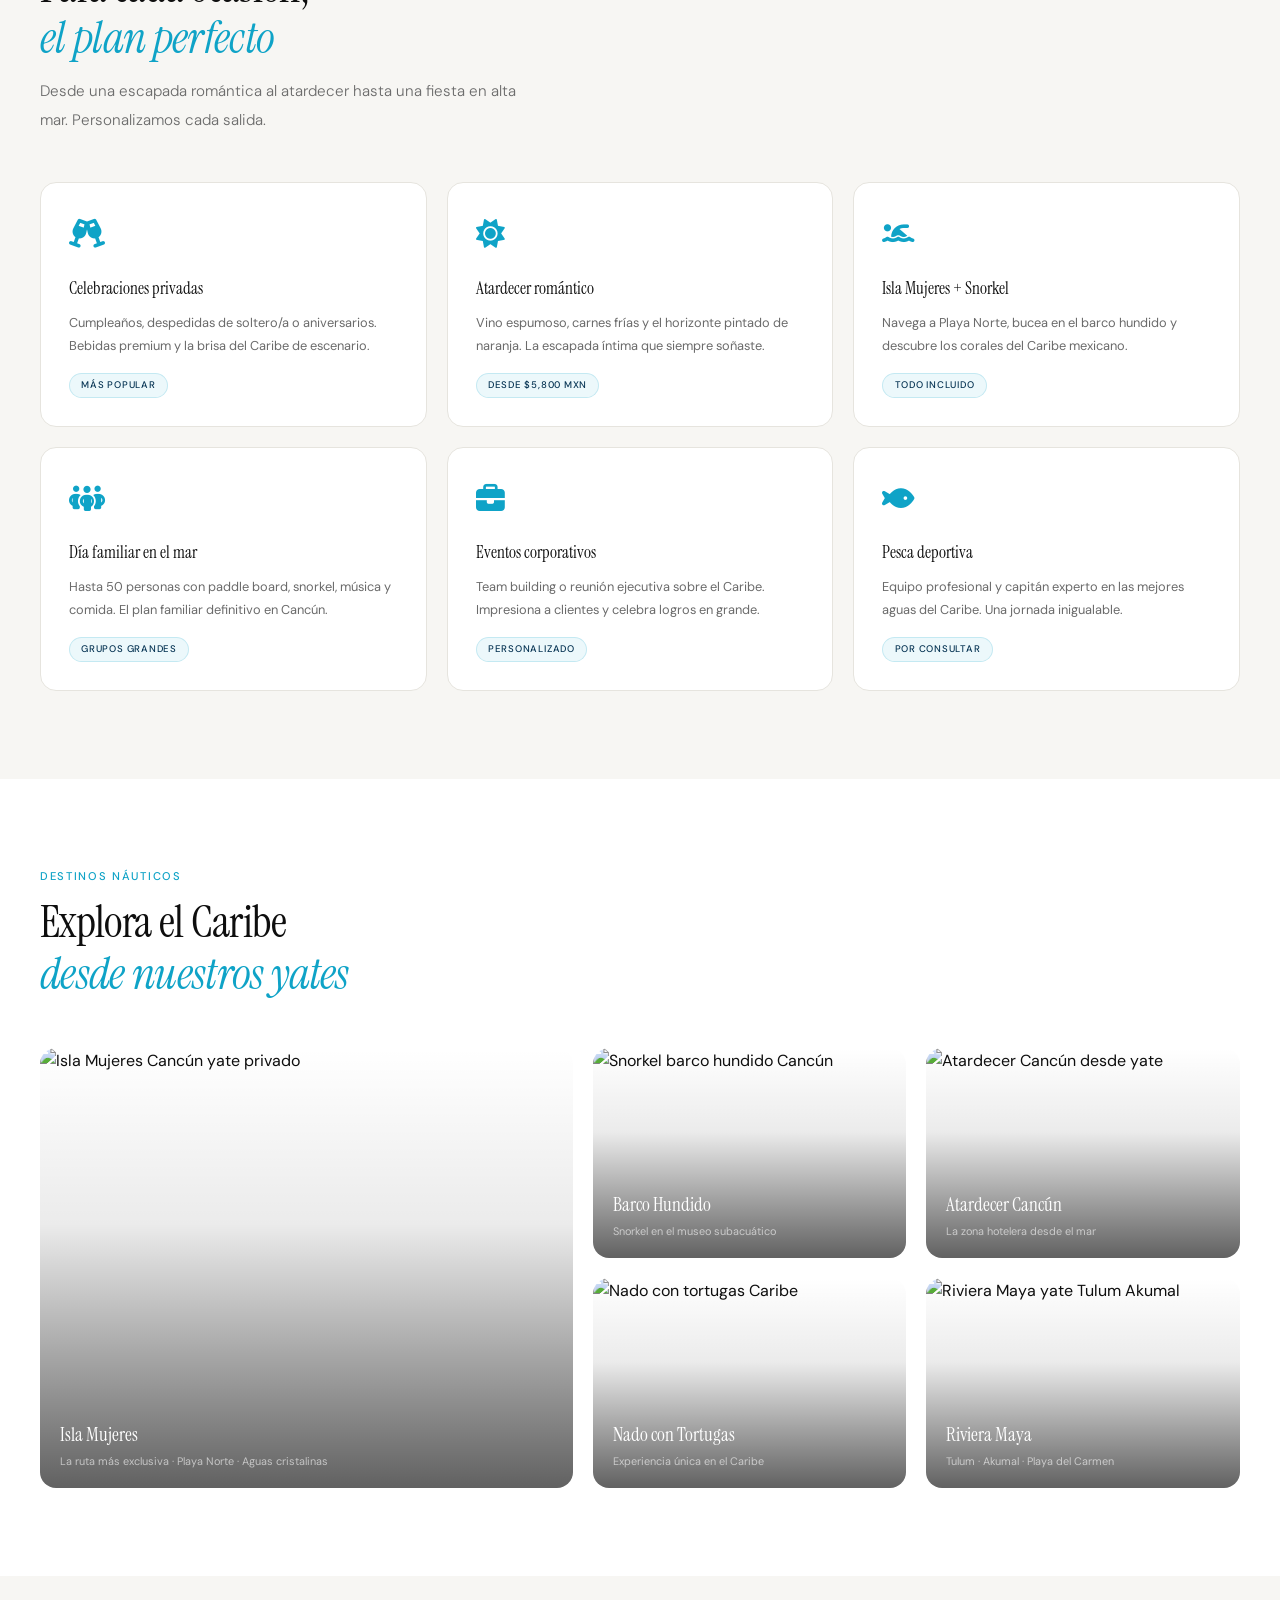
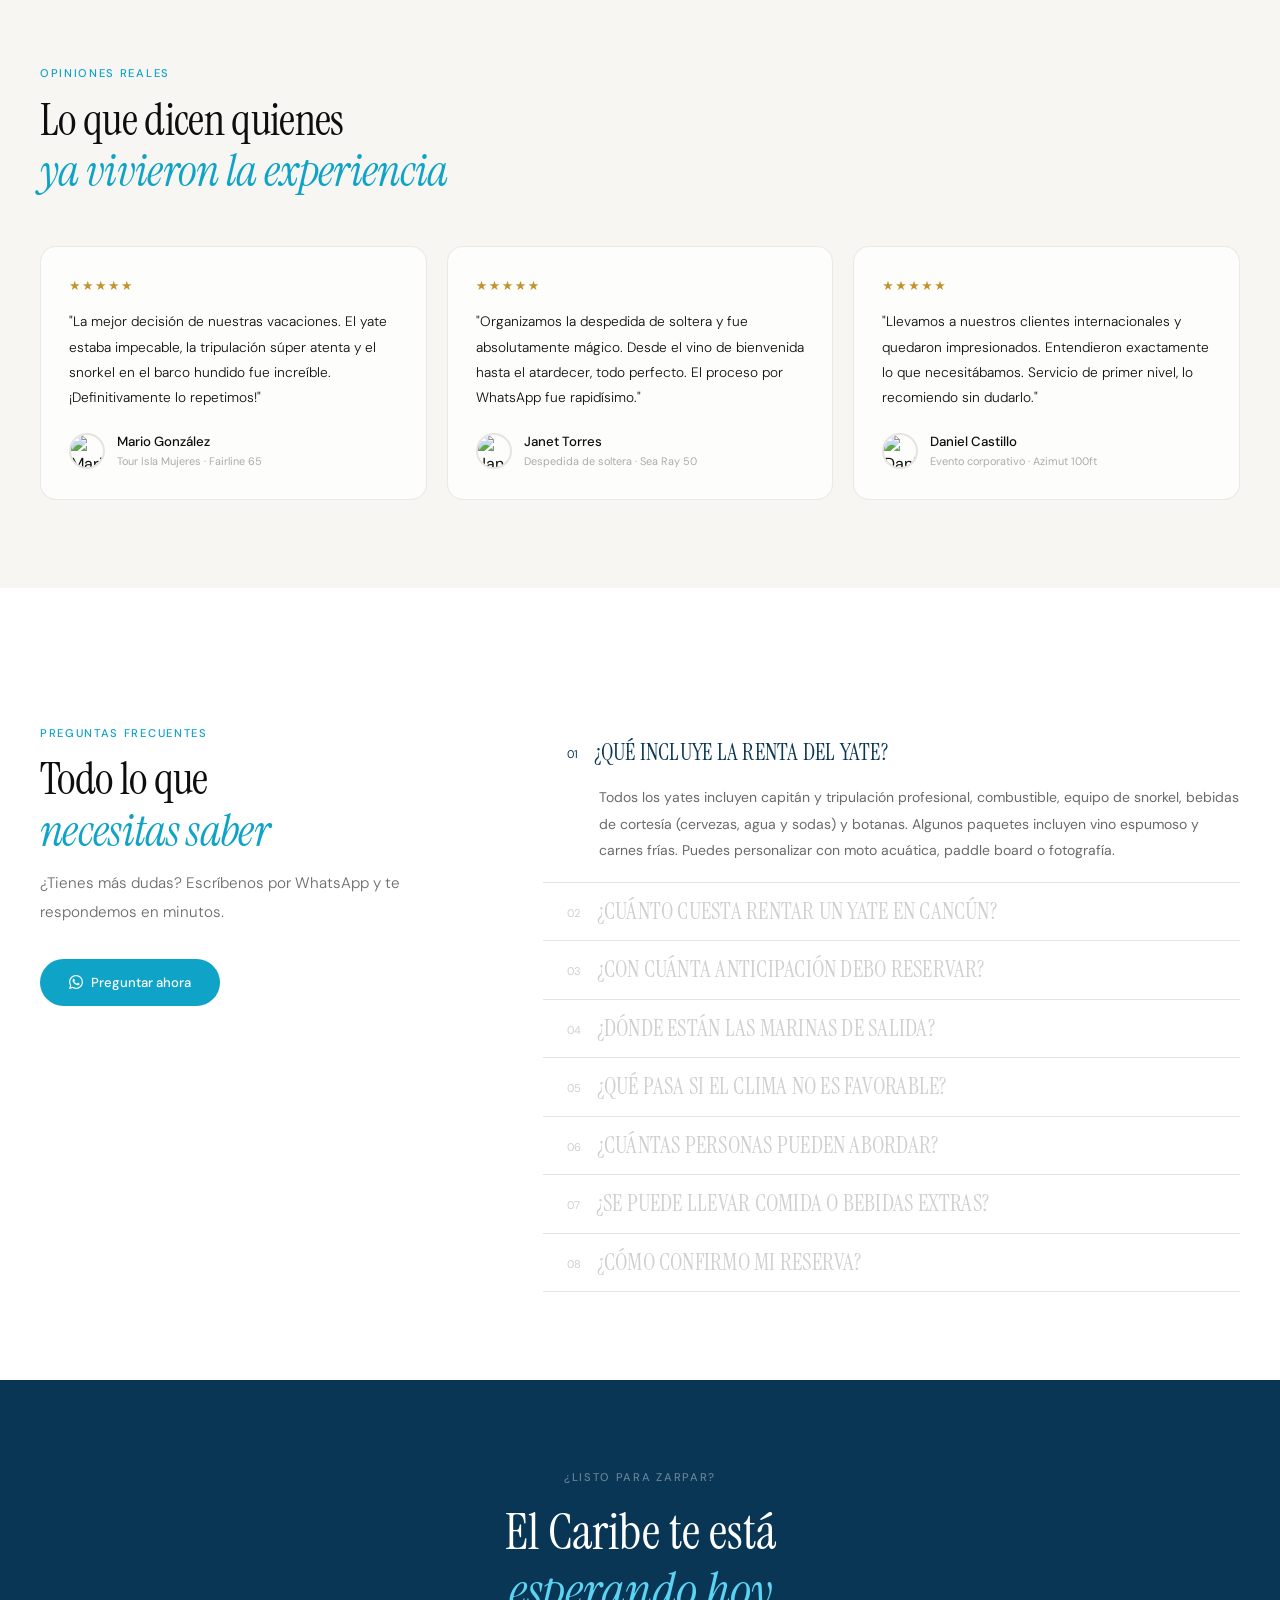
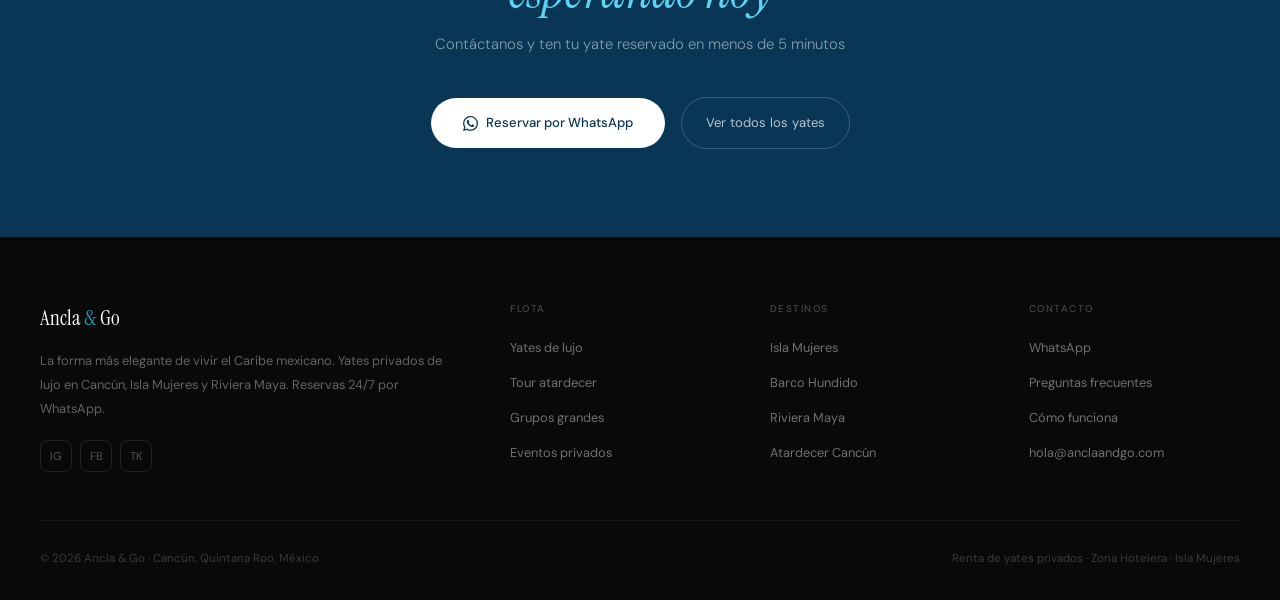
==== commit 1eb47b67: "feat: replace emoji icons with Font Awesome 6 throughout" ====
--- a/index.html
+++ b/index.html
@@ -80,6 +80,10 @@
       href="https://fonts.googleapis.com/css2?family=Instrument+Serif:ital@0;1&family=DM+Sans:opsz,wght@9..40,300;9..40,400;9..40,500&display=swap"
       rel="stylesheet"
     />
+    <link
+      rel="stylesheet"
+      href="https://cdnjs.cloudflare.com/ajax/libs/font-awesome/6.5.0/css/all.min.css"
+    />
 
     <style>
       /* ── RESET & ROOT ── */
@@ -938,9 +942,10 @@
         transform: translateY(-3px);
       }
       .exp-ico {
-        font-size: 1.5rem;
+        font-size: 1.8rem;
         margin-bottom: 1rem;
         display: block;
+        color: var(--aqua);
       }
       .exp-card h3 {
         font-family: var(--serif);
@@ -1650,7 +1655,9 @@
       </p>
       <div class="exp-grid">
         <div class="exp-card reveal">
-          <span class="exp-ico">🥂</span>
+          <span class="exp-ico"
+            ><i class="fa-solid fa-champagne-glasses"></i
+          ></span>
           <h3>Celebraciones privadas</h3>
           <p>
             Cumpleaños, despedidas de soltero/a o aniversarios. Bebidas premium
@@ -1659,7 +1666,7 @@
           <span class="exp-tag">Más popular</span>
         </div>
         <div class="exp-card reveal">
-          <span class="exp-ico">🌅</span>
+          <span class="exp-ico"><i class="fa-solid fa-sun"></i></span>
           <h3>Atardecer romántico</h3>
           <p>
             Vino espumoso, carnes frías y el horizonte pintado de naranja. La
@@ -1668,7 +1675,9 @@
           <span class="exp-tag">Desde $5,800 MXN</span>
         </div>
         <div class="exp-card reveal">
-          <span class="exp-ico">🤿</span>
+          <span class="exp-ico"
+            ><i class="fa-solid fa-person-swimming"></i
+          ></span>
           <h3>Isla Mujeres + Snorkel</h3>
           <p>
             Navega a Playa Norte, bucea en el barco hundido y descubre los
@@ -1677,7 +1686,7 @@
           <span class="exp-tag">Todo incluido</span>
         </div>
         <div class="exp-card reveal">
-          <span class="exp-ico">👨‍👩‍👧‍👦</span>
+          <span class="exp-ico"><i class="fa-solid fa-people-group"></i></span>
           <h3>Día familiar en el mar</h3>
           <p>
             Hasta 50 personas con paddle board, snorkel, música y comida. El
@@ -1686,7 +1695,7 @@
           <span class="exp-tag">Grupos grandes</span>
         </div>
         <div class="exp-card reveal">
-          <span class="exp-ico">💼</span>
+          <span class="exp-ico"><i class="fa-solid fa-briefcase"></i></span>
           <h3>Eventos corporativos</h3>
           <p>
             Team building o reunión ejecutiva sobre el Caribe. Impresiona a
@@ -1695,7 +1704,7 @@
           <span class="exp-tag">Personalizado</span>
         </div>
         <div class="exp-card reveal">
-          <span class="exp-ico">🎣</span>
+          <span class="exp-ico"><i class="fa-solid fa-fish"></i></span>
           <h3>Pesca deportiva</h3>
           <p>
             Equipo profesional y capitán experto en las mejores aguas del
@@ -2314,7 +2323,7 @@
             ? `<meta itemprop="priceCurrency" content="MXN">`
             : "";
         const hotBadge = isFirst
-          ? `<div class="card-hot">⭐ Más popular</div>`
+          ? `<div class="card-hot"><i class="fa-solid fa-star"></i> Más popular</div>`
           : "";
 
         return `<article class="yacht-card reveal" data-type="${yacht.type}" role="listitem" itemscope itemtype="https://schema.org/Product">
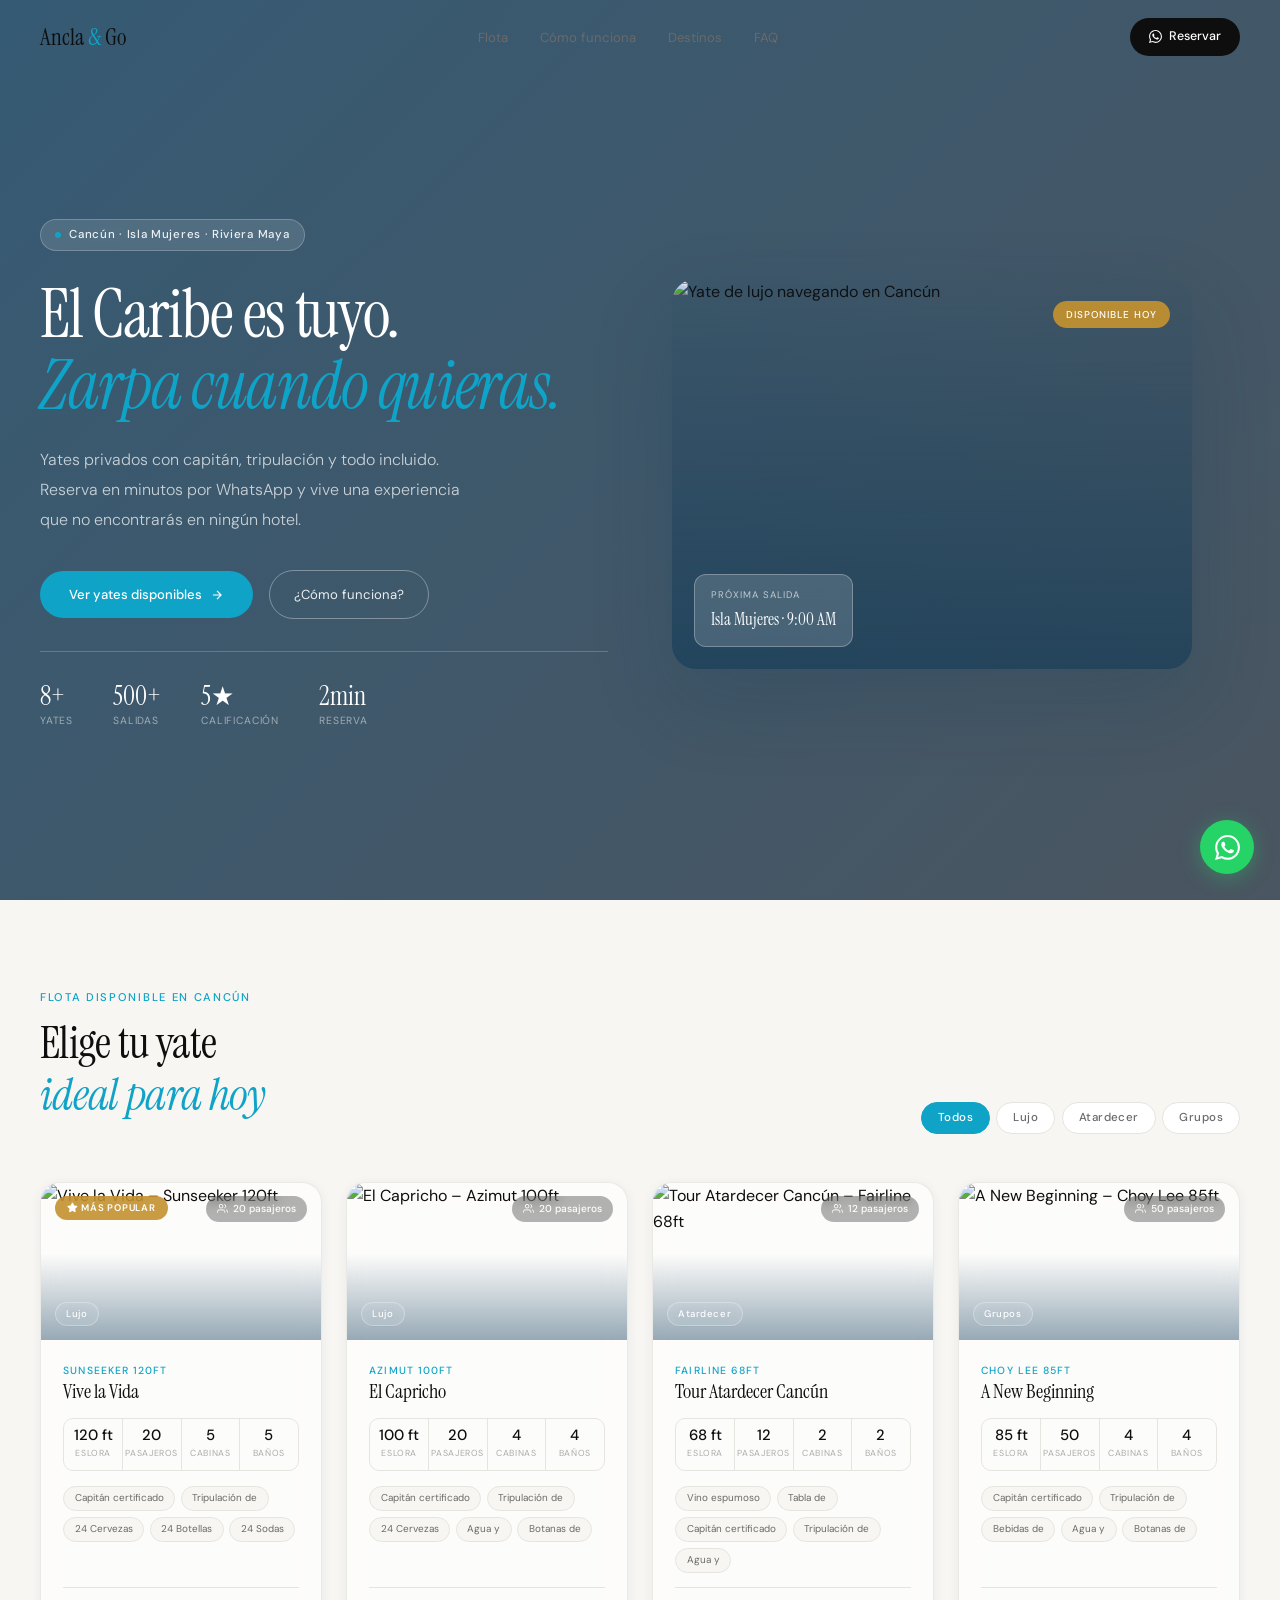
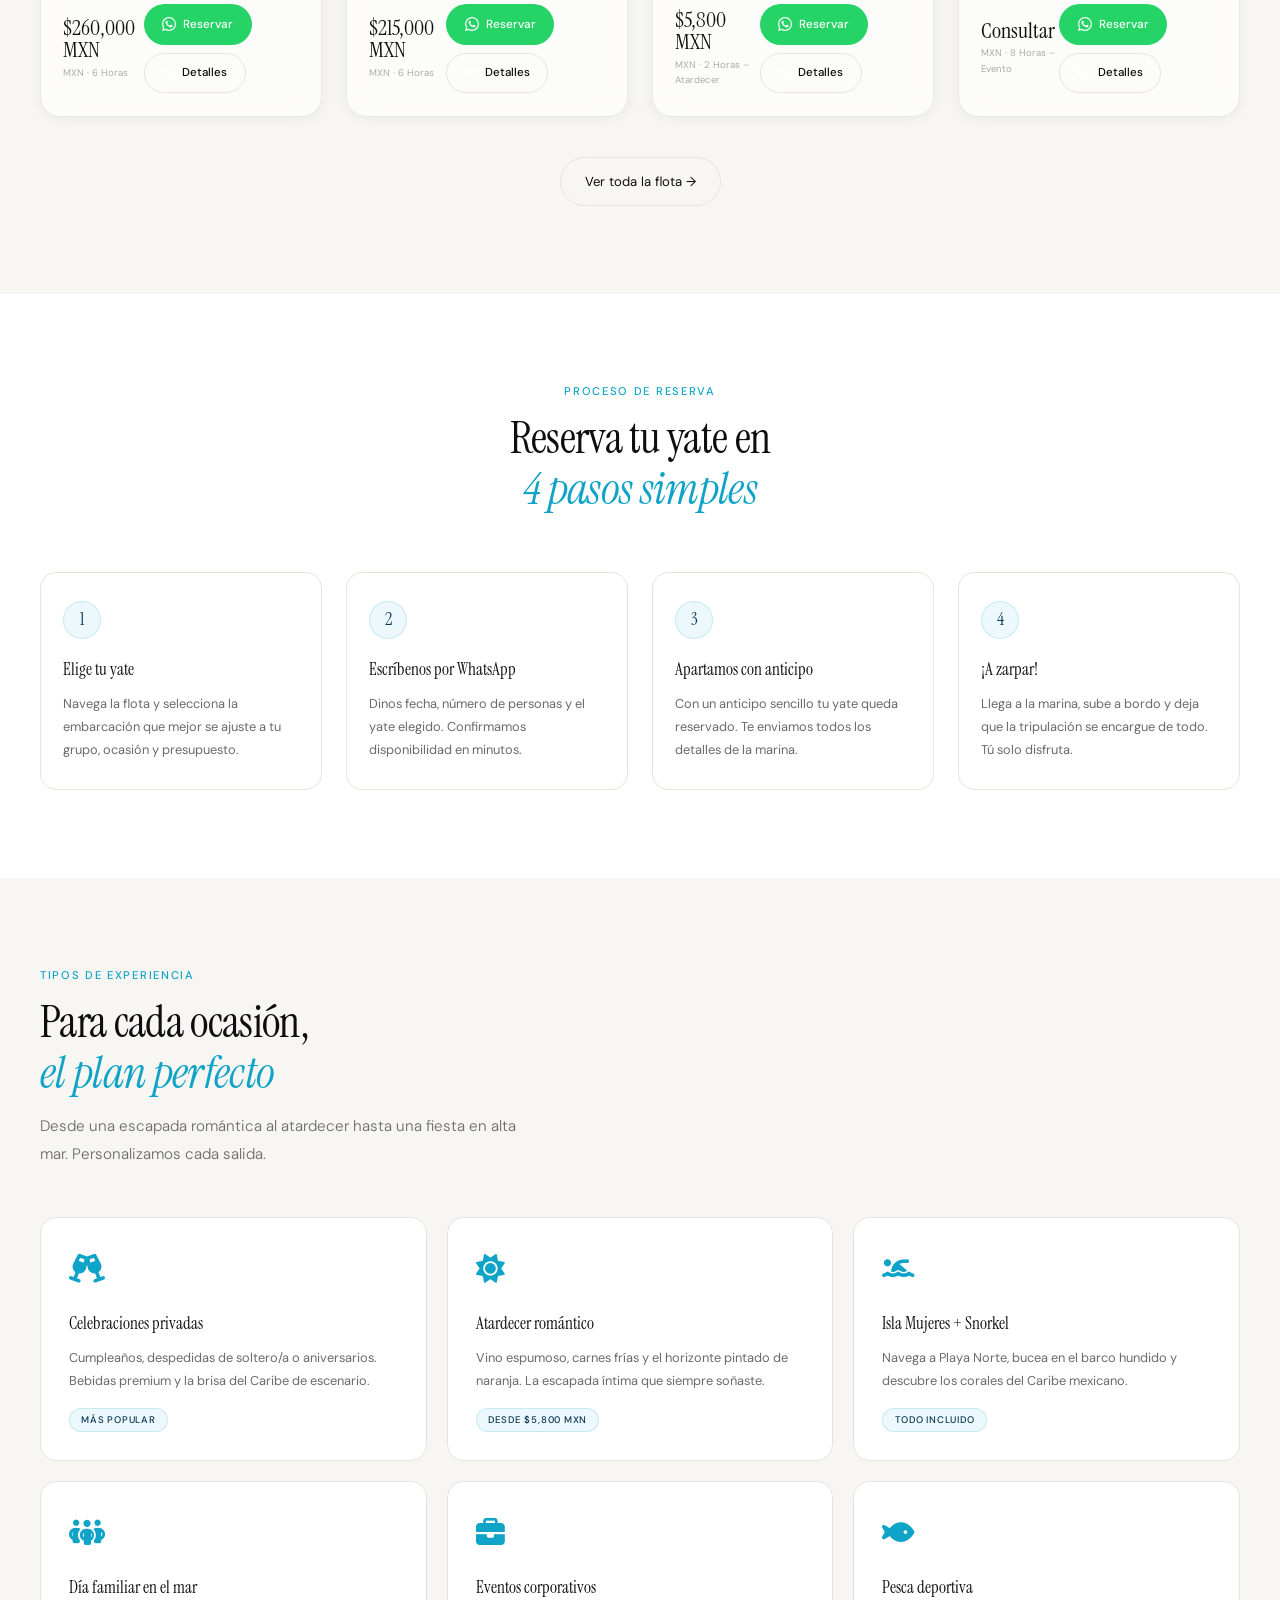
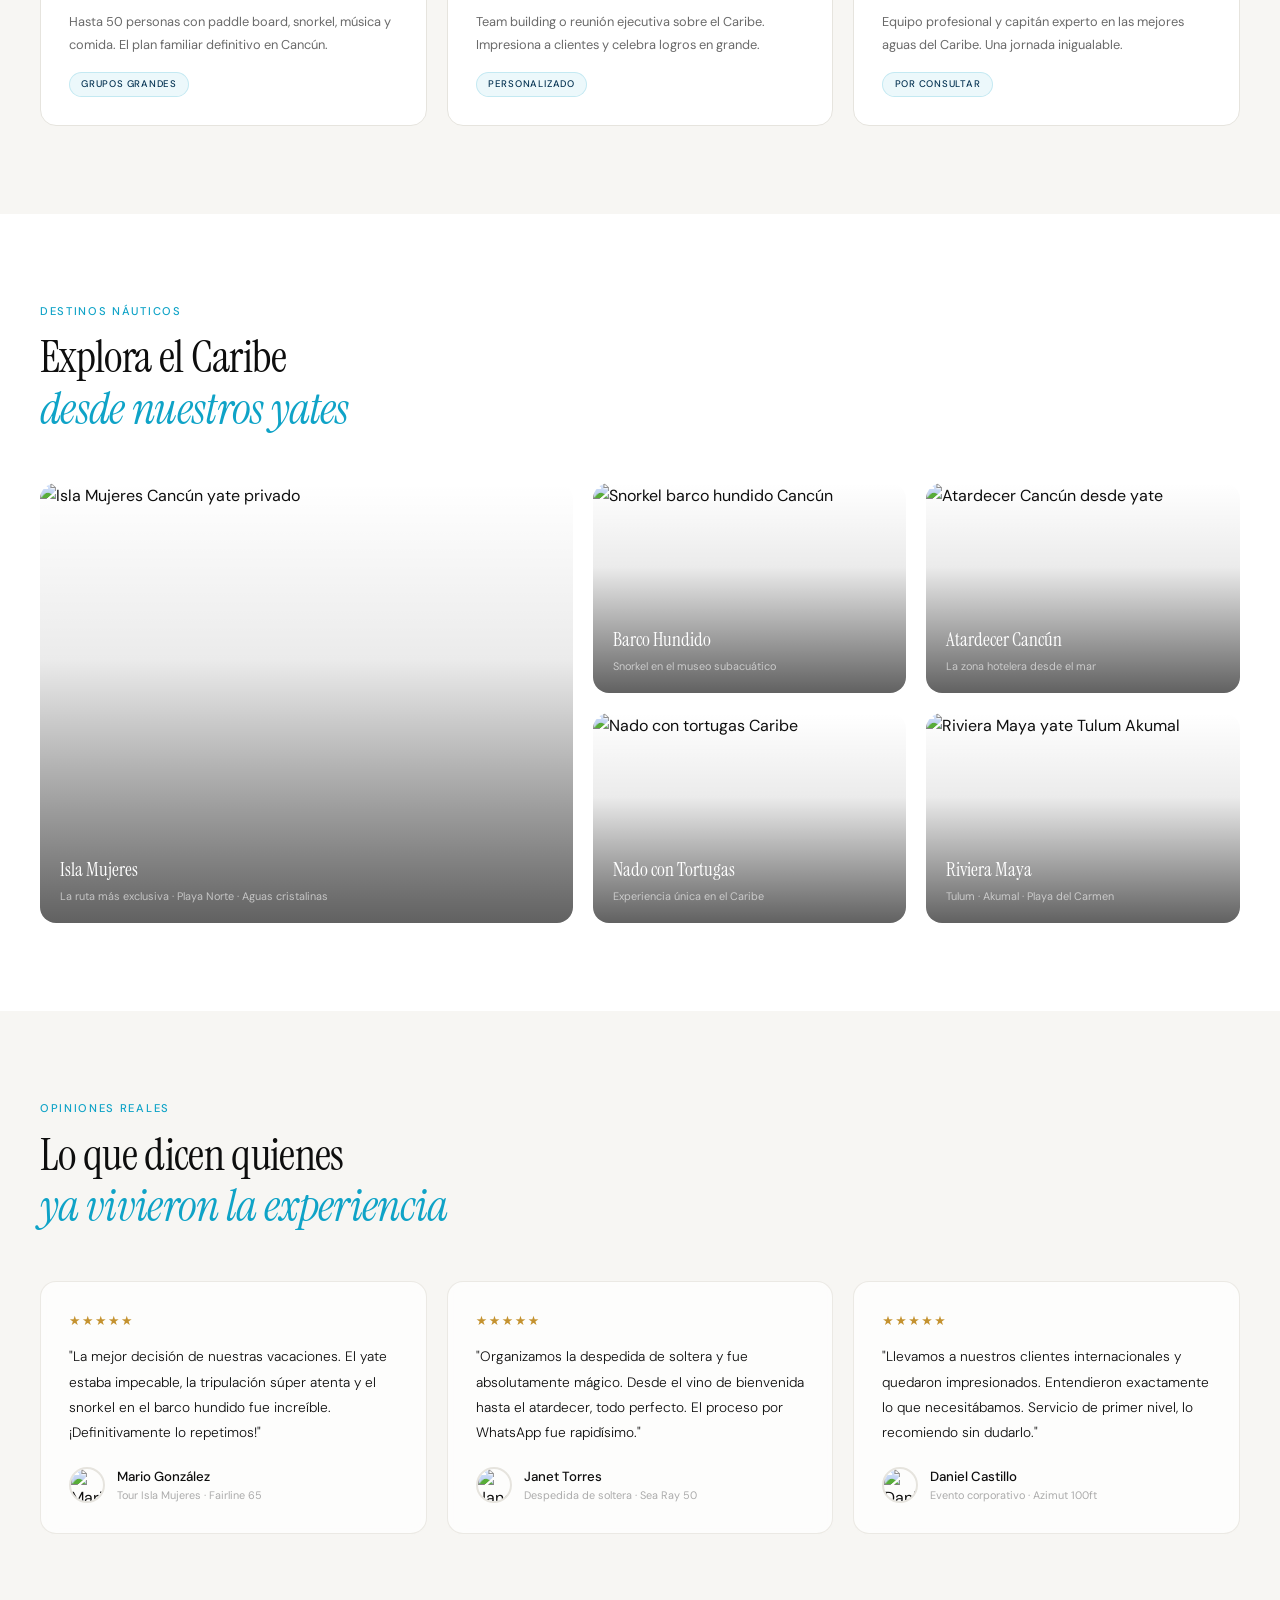
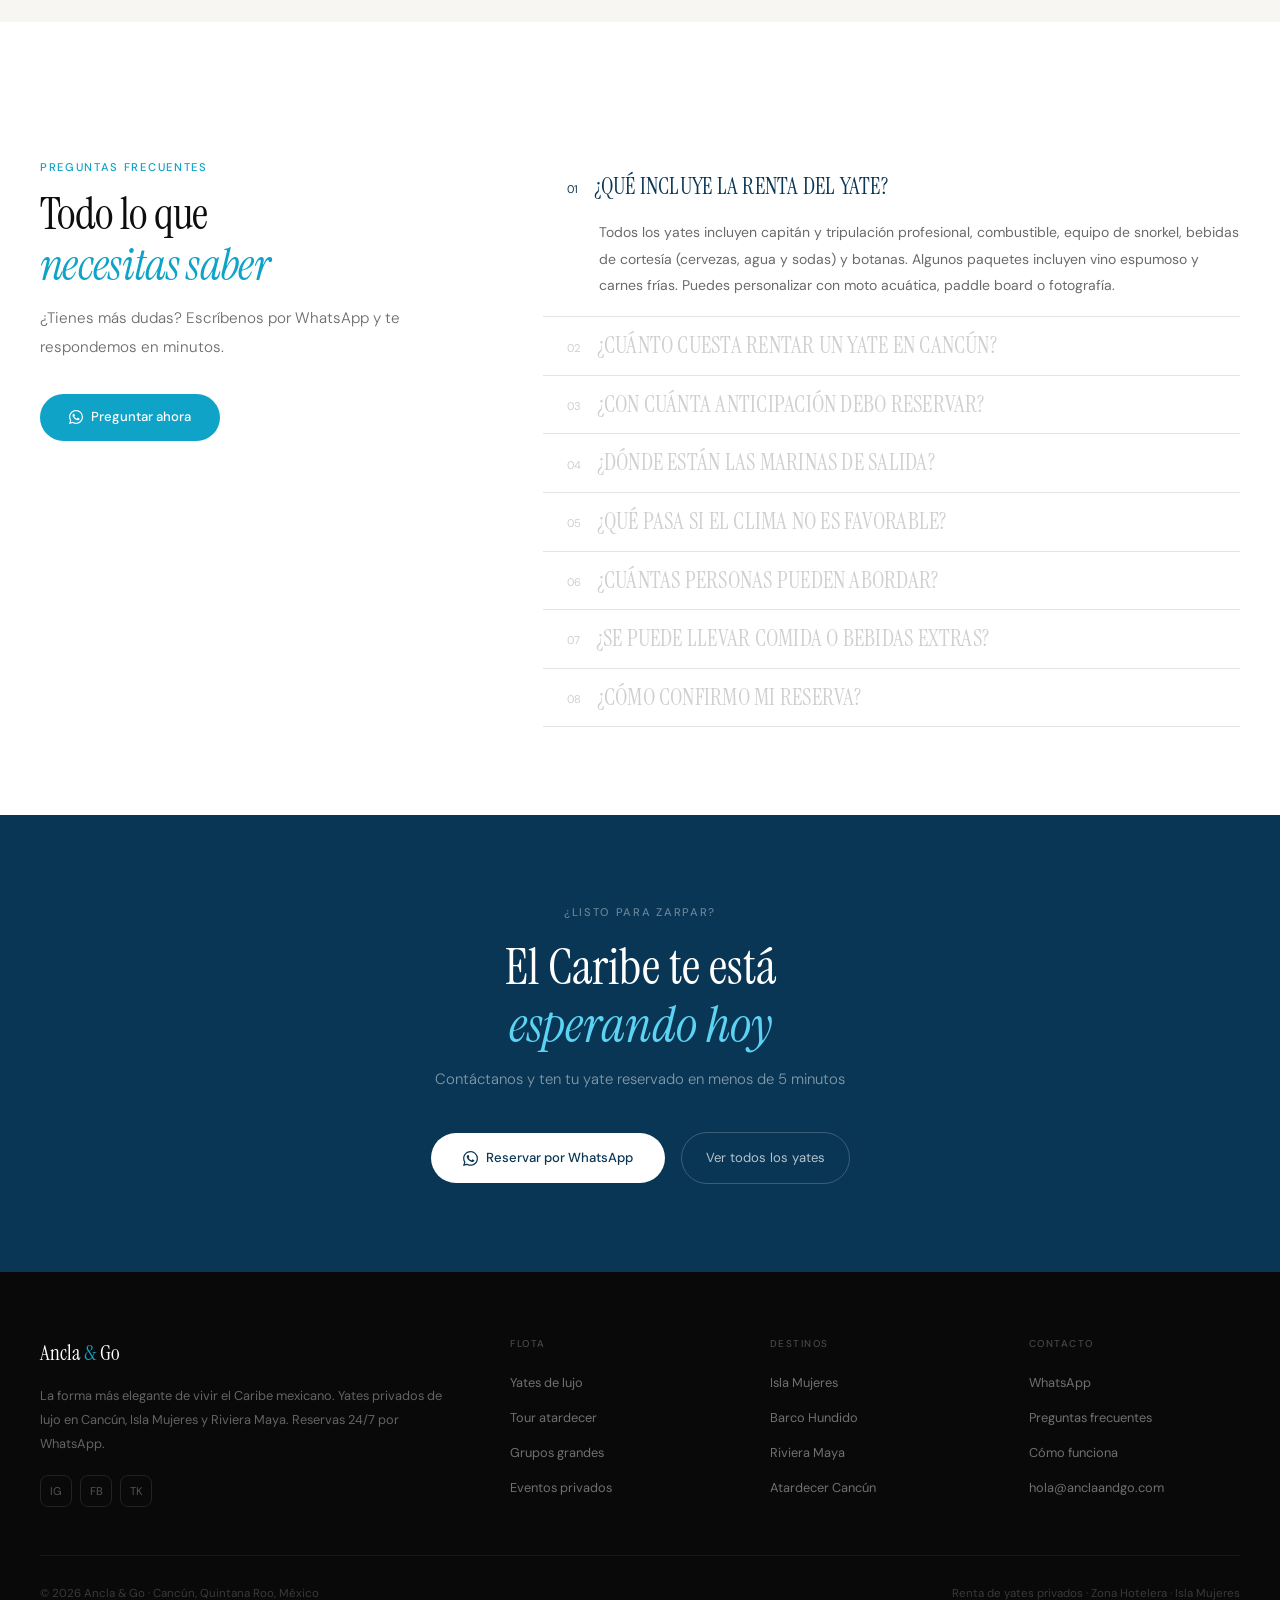
==== commit c36f8745: "feat: hero full-bleed background image with dark overlay" ====
--- a/index.html
+++ b/index.html
@@ -391,13 +391,33 @@
         gap: 4rem;
         padding: 7rem 2.5rem 4rem;
         overflow: hidden;
+        position: relative;
+        background: url('img/luxury-big-yacht-stay-sea-around-island-background-sky.jpg')
+          center / cover no-repeat;
+      }
+      .hero::before {
+        content: '';
+        position: absolute;
+        inset: 0;
+        background: linear-gradient(
+          135deg,
+          rgba(9, 54, 85, 0.82) 0%,
+          rgba(4, 20, 35, 0.72) 100%
+        );
+        z-index: 0;
+      }
+      .hero > * {
+        position: relative;
+        z-index: 1;
       }
       .hero-eyebrow {
         display: inline-flex;
         align-items: center;
         gap: 0.5rem;
-        background: var(--aqua-pale);
-        color: var(--ocean);
+        background: rgba(255, 255, 255, 0.12);
+        color: rgba(255, 255, 255, 0.9);
+        border: 1px solid rgba(255, 255, 255, 0.22);
+        backdrop-filter: blur(8px);
         font-size: 0.72rem;
         font-weight: 500;
         letter-spacing: 0.06em;
@@ -408,7 +428,7 @@
         animation: fadeUp 0.7s 0.1s forwards;
       }
       .hero-eyebrow::before {
-        content: "";
+        content: '';
         width: 6px;
         height: 6px;
         border-radius: 50%;
@@ -422,6 +442,7 @@
         line-height: 1.07;
         letter-spacing: -0.02em;
         margin-bottom: 1.5rem;
+        color: white;
         opacity: 0;
         animation: fadeUp 0.7s 0.25s forwards;
       }
@@ -431,7 +452,7 @@
       }
       .hero-desc {
         font-size: 1rem;
-        color: var(--muted);
+        color: rgba(255, 255, 255, 0.72);
         font-weight: 300;
         line-height: 1.85;
         max-width: 440px;
@@ -447,13 +468,21 @@
         opacity: 0;
         animation: fadeUp 0.7s 0.55s forwards;
       }
+      .hero .btn-outline {
+        color: rgba(255, 255, 255, 0.9);
+        border-color: rgba(255, 255, 255, 0.35);
+      }
+      .hero .btn-outline:hover {
+        background: rgba(255, 255, 255, 0.1);
+        border-color: rgba(255, 255, 255, 0.7);
+      }
       .hero-trust {
         display: flex;
         gap: 2.5rem;
         flex-wrap: wrap;
         margin-top: 2rem;
         padding-top: 2rem;
-        border-top: 1px solid var(--border);
+        border-top: 1px solid rgba(255, 255, 255, 0.2);
         opacity: 0;
         animation: fadeUp 0.7s 0.7s forwards;
       }
@@ -462,10 +491,11 @@
         font-size: 1.6rem;
         display: block;
         line-height: 1;
+        color: white;
       }
       .trust-lbl {
         font-size: 0.65rem;
-        color: var(--hint);
+        color: rgba(255, 255, 255, 0.5);
         text-transform: uppercase;
         letter-spacing: 0.08em;
         margin-top: 2px;
@@ -609,7 +639,7 @@
       /* Fleet grid — equal 3-col */
       .fleet-grid {
         display: grid;
-        grid-template-columns: repeat(3, 1fr);
+        grid-template-columns: repeat(4, 1fr);
         gap: 1.5rem;
       }
 
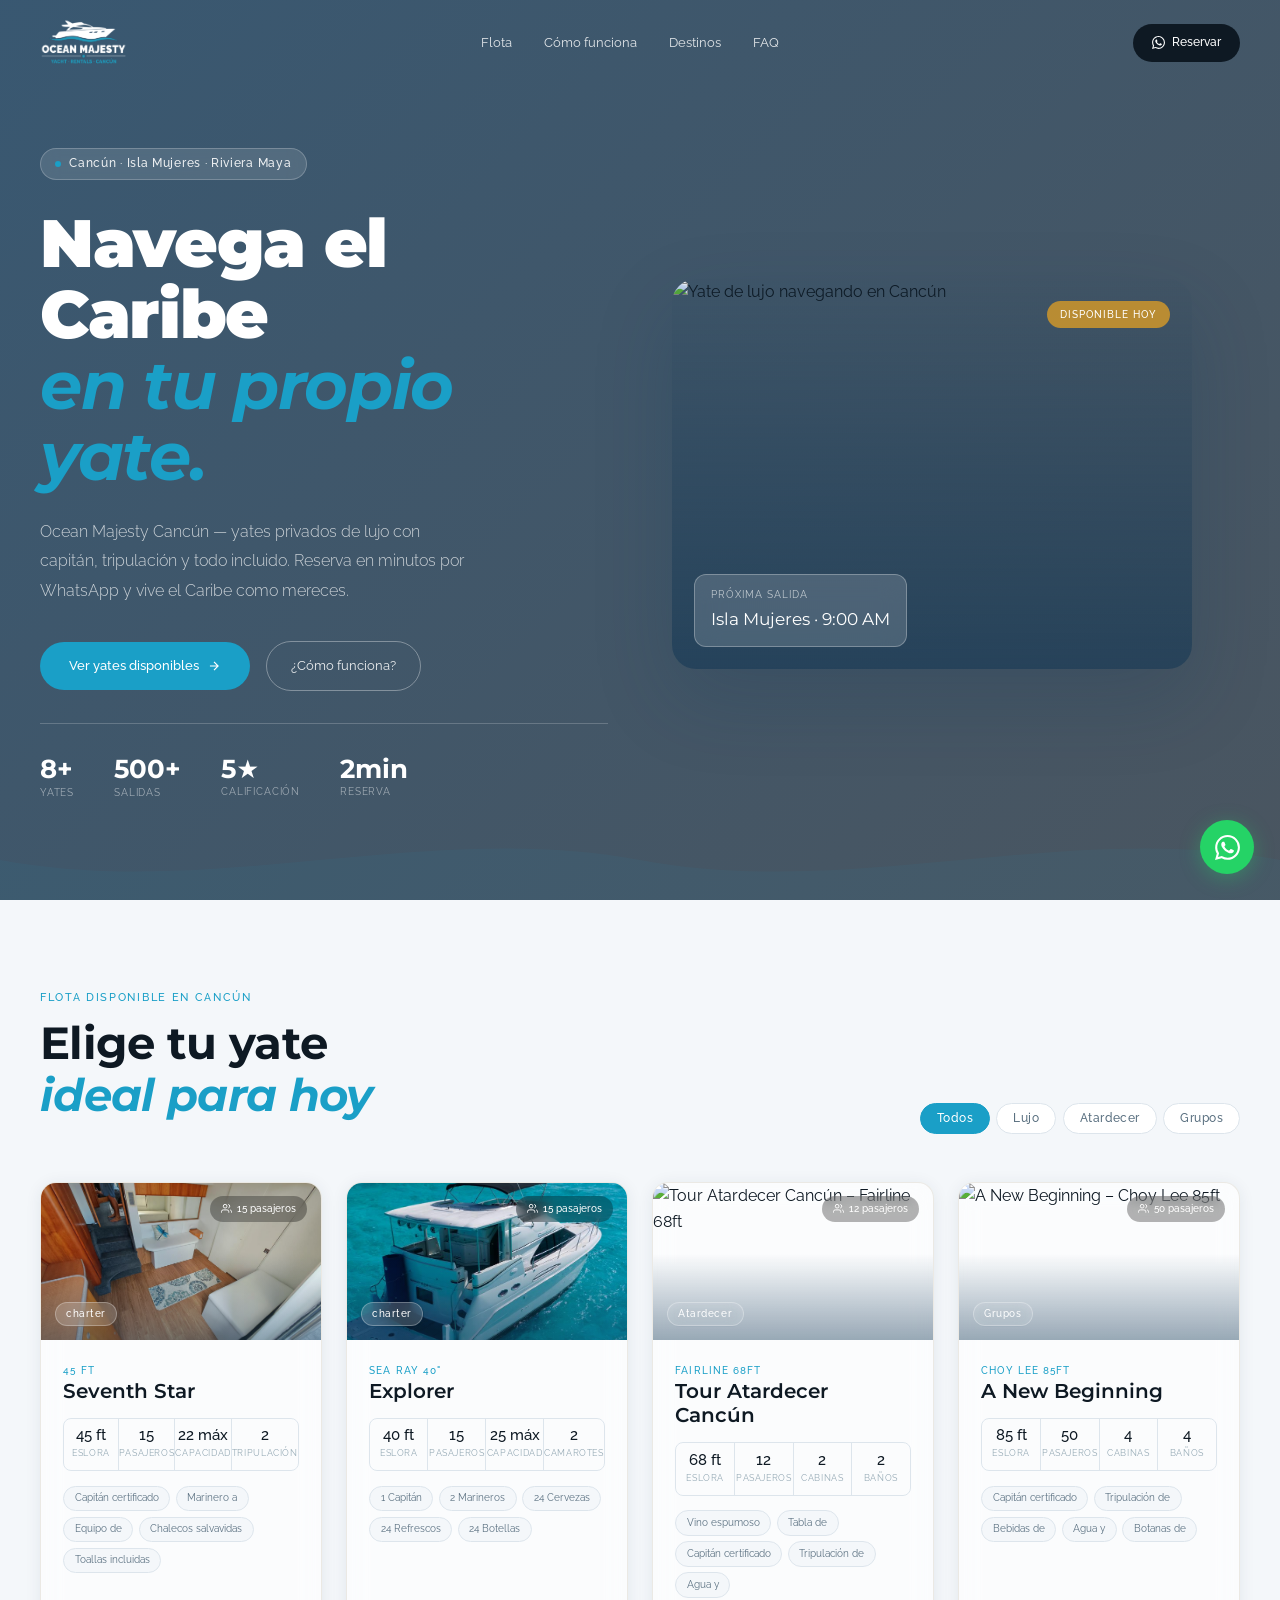
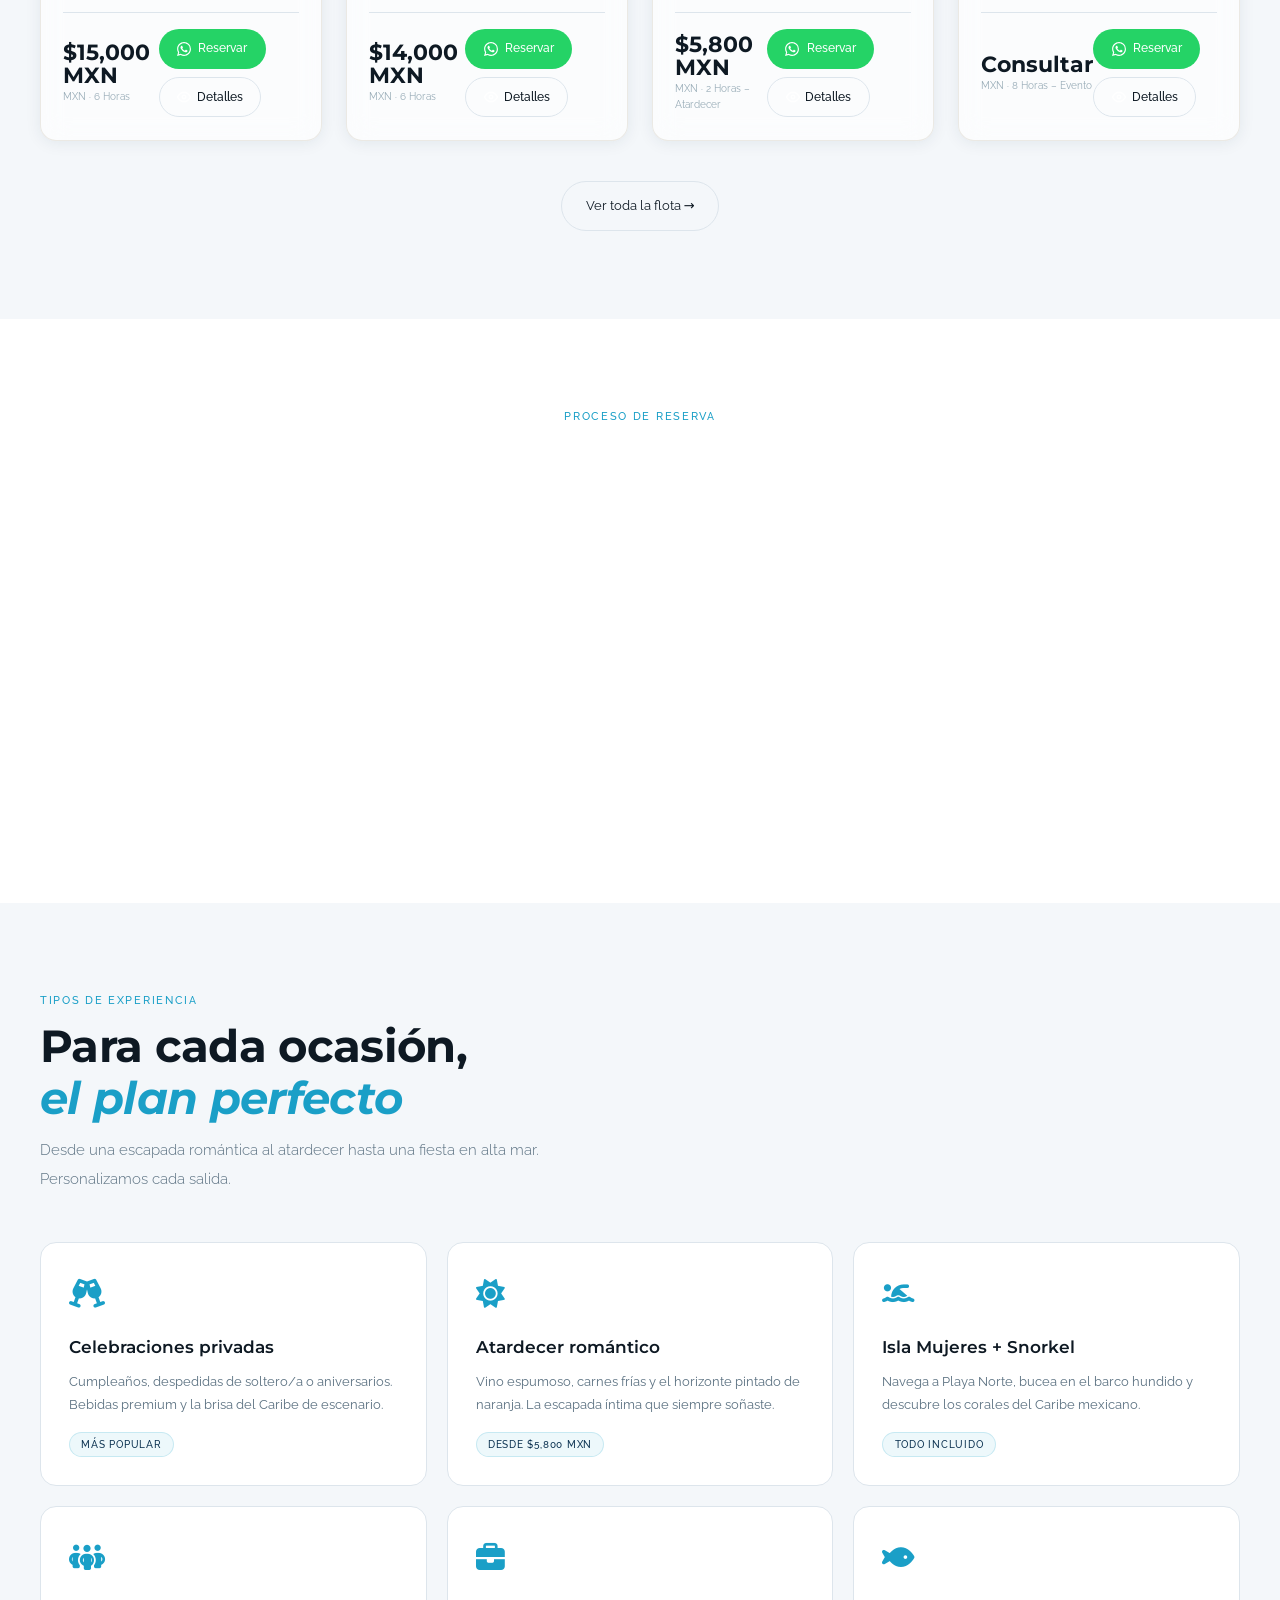
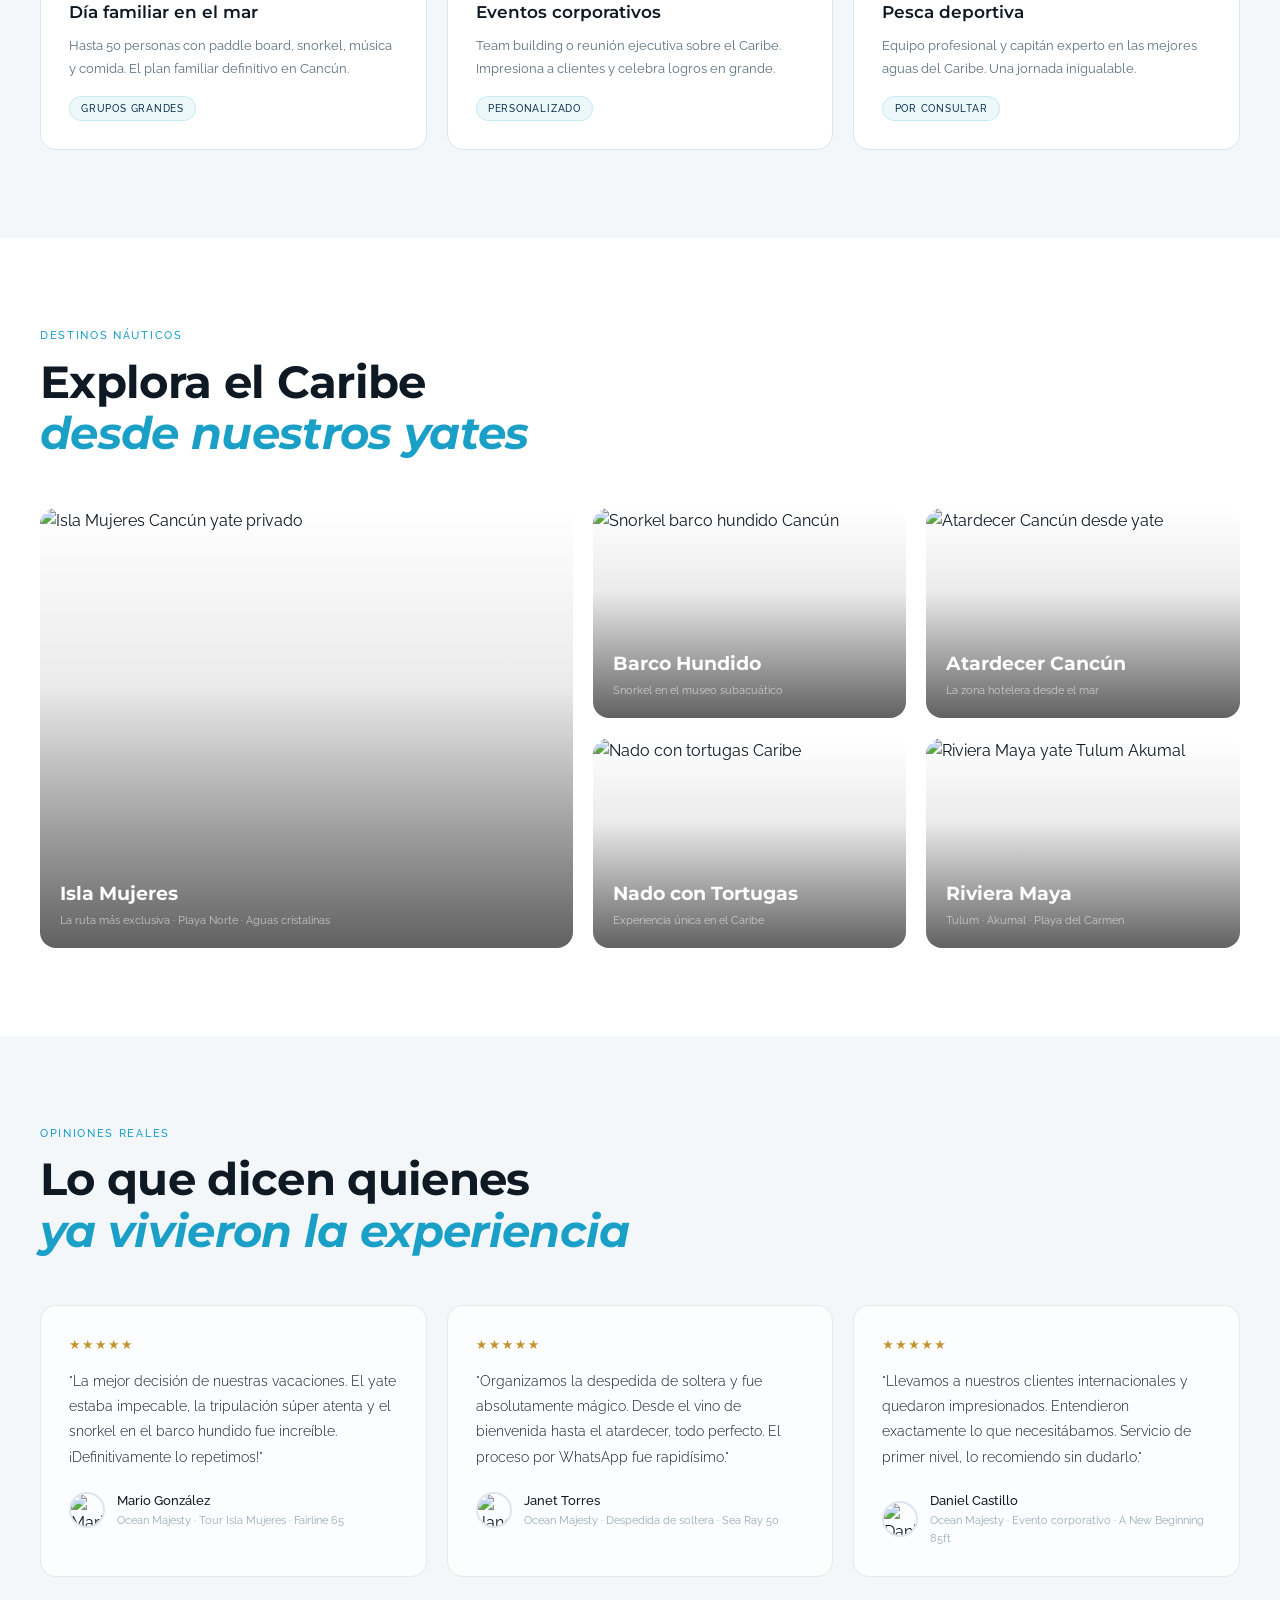
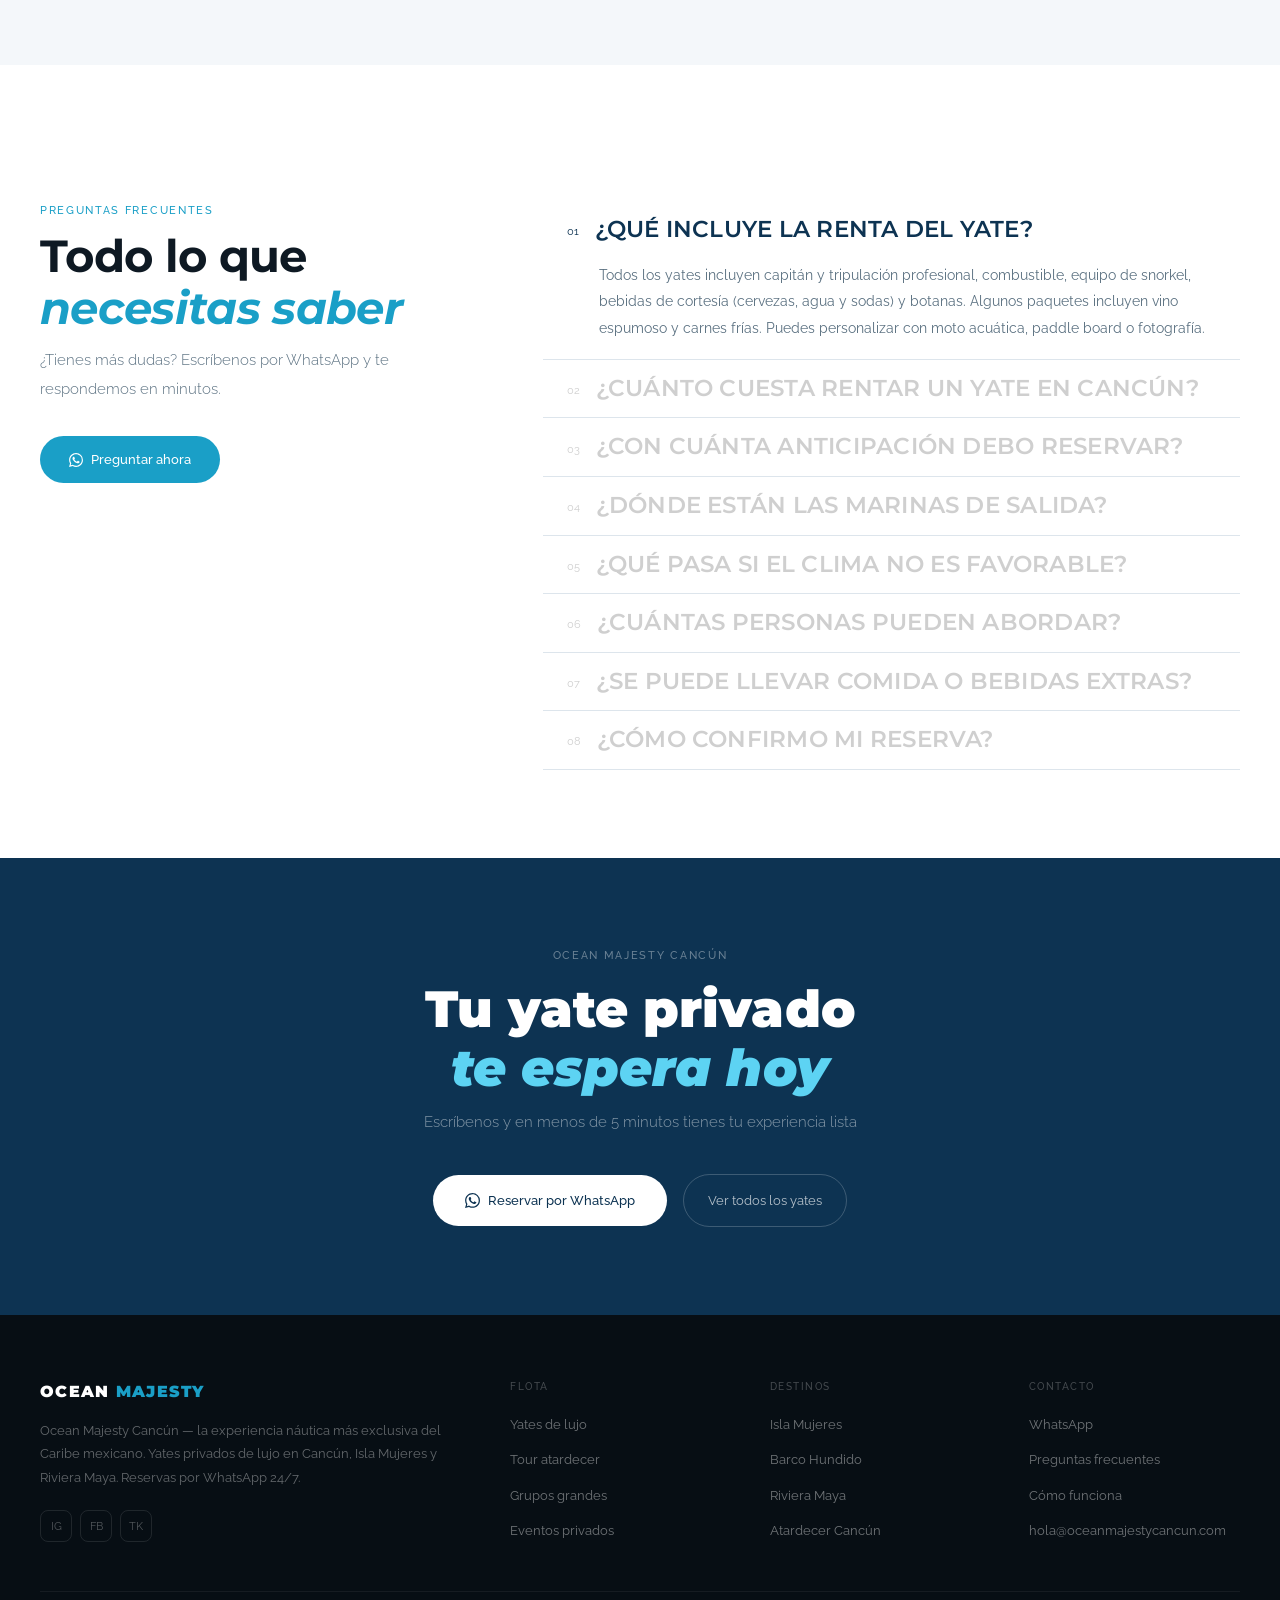
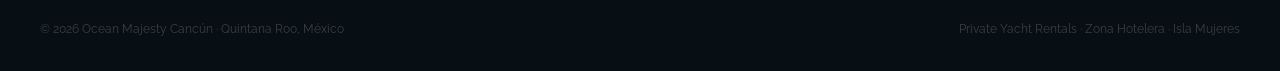
==== commit 01918fac: "rebrand: Ocean Majesty Cancún – precios reales, nav links color scroll, logos dual light/dark" ====
--- a/index.html
+++ b/index.html
@@ -4,20 +4,21 @@
     <meta charset="UTF-8" />
     <meta name="viewport" content="width=device-width,initial-scale=1.0" />
     <title>
-      Ancla & Go | Renta de Yates en Cancún – Privado · Lujo · Todo Incluido
+      Ocean Majesty Cancún | Renta de Yates Privados – Lujo · Caribbean · Todo
+      Incluido
     </title>
     <meta
       name="description"
-      content="Renta yates privados en Cancún desde $5,800 MXN. Fairline 68ft, Azimut 100ft, Sunseeker 120ft. Capitán, bebidas y snorkel incluidos. Reserva por WhatsApp en minutos."
+      content="Ocean Majesty Cancún — Renta de yates privados en Cancún desde $5,800 MXN. Sea Ray 40ft, Fairline 68ft, Choy Lee 85ft. Capitán, bebidas y snorkel incluidos. Reserva por WhatsApp."
     />
     <meta
       name="keywords"
-      content="renta de yates cancun, yates cancun, alquiler yate cancun privado, yate isla mujeres, charter yate cancun, yates de lujo cancun, renta barco cancun zona hotelera"
+      content="ocean majesty cancun, renta de yates cancun, yates privados cancun, luxury yacht rental cancun, alquiler yate cancun, yacht charter cancun, yate isla mujeres, private boat cancun, renta yate zona hotelera cancun"
     />
-    <link rel="canonical" href="https://anclaandgo.com/" />
+    <link rel="canonical" href="https://oceanmajestycancun.com/" />
     <meta
       property="og:title"
-      content="Ancla & Go | Renta de Yates Privados en Cancún"
+      content="Ocean Majesty Cancún | Renta de Yates Privados en Cancún"
     />
     <meta
       property="og:description"
@@ -29,9 +30,13 @@
       {
         "@context": "https://schema.org",
         "@type": "LocalBusiness",
-        "name": "Ancla & Go",
-        "description": "Renta de yates privados en Cancún con capitán, bebidas y snorkel incluidos.",
-        "url": "https://anclaandgo.com",
+        "name": "Ocean Majesty Cancún",
+        "description": "Renta de yates privados de lujo en Cancún. Ocean Majesty Cancún ofrece experiencias náuticas exclusivas con capitán, tripulación y todo incluido.",
+        "url": "https://oceanmajestycancun.com",
+        "sameAs": [
+          "https://instagram.com/oceanmajestycancun",
+          "https://tiktok.com/@oceanmajestycancun"
+        ],
         "address": {
           "@type": "PostalAddress",
           "addressLocality": "Cancún",
@@ -60,7 +65,7 @@
             "name": "¿Cuánto cuesta rentar un yate en Cancún?",
             "acceptedAnswer": {
               "@type": "Answer",
-              "text": "Desde $5,800 MXN tours de 2 horas hasta $360,000 MXN jornadas completas."
+              "text": "Desde $5,800 MXN el tour de atardecer de 2 horas hasta $17,000 MXN por jornada completa de 8 horas. El yate de grupos Choy Lee 85ft se cotiza según el evento."
             }
           },
           {
@@ -77,7 +82,7 @@
     <link rel="preconnect" href="https://fonts.googleapis.com" />
     <link rel="preconnect" href="https://fonts.gstatic.com" crossorigin />
     <link
-      href="https://fonts.googleapis.com/css2?family=Instrument+Serif:ital@0;1&family=DM+Sans:opsz,wght@9..40,300;9..40,400;9..40,500&display=swap"
+      href="https://fonts.googleapis.com/css2?family=Montserrat:wght@300;400;500;600;700;900&family=Raleway:wght@300;400;500&display=swap"
       rel="stylesheet"
     />
     <link
@@ -95,25 +100,36 @@
         padding: 0;
       }
       :root {
+        /* ── OCEAN MAJESTY BRAND COLORS ── */
+        --ocean: #0d3352;
+        --aqua: #1a9fc7;
+        --aqua-pale: rgba(26, 159, 199, 0.08);
+        --aqua-ring: rgba(26, 159, 199, 0.18);
+        --aqua-mid: rgba(26, 159, 199, 0.35);
+        --wave: #2c7fb4;
+
+        /* ── NEUTROS ── */
         --white: #ffffff;
-        --off: #f7f6f3;
-        --border: #e6e4de;
-        --text: #0e0e0e;
-        --muted: #6a6a6a;
-        --hint: #ababab;
-        --ocean: #093655;
-        --aqua: #0fa3c7;
-        --aqua-pale: rgba(15, 163, 199, 0.08);
-        --aqua-ring: rgba(15, 163, 199, 0.18);
-        --sand: #c4922f;
-        --sand-pale: #fdf5e4;
-        --serif: "Instrument Serif", Georgia, serif;
-        --sans: "DM Sans", system-ui, sans-serif;
-        --r-card: 20px;
+        --off: #f4f7fa;
+        --border: #dde5ec;
+        --text: #0e1923;
+        --muted: #5a7080;
+        --hint: #96aab5;
+
+        /* ── ACENTO SECUNDARIO ── */
+        --gold: #c4922f;
+        --gold-pale: #fdf5e4;
+
+        /* ── TIPOGRAFÍA ── */
+        --display: "Montserrat", system-ui, sans-serif;
+        --sans: "Raleway", system-ui, sans-serif;
+
+        /* ── LAYOUT ── */
+        --r-card: 16px;
         --r-pill: 100px;
-        --r-sm: 10px;
-        --shadow-card: 0 2px 12px rgba(9, 54, 85, 0.06);
-        --shadow-hover: 0 20px 54px rgba(9, 54, 85, 0.13);
+        --r-sm: 8px;
+        --shadow-card: 0 2px 16px rgba(13, 51, 82, 0.08);
+        --shadow-hover: 0 20px 54px rgba(13, 51, 82, 0.18);
       }
       html {
         scroll-behavior: smooth;
@@ -144,7 +160,7 @@
 
       /* ── UTILS ── */
       .serif {
-        font-family: var(--serif);
+        font-family: var(--display);
       }
       .reveal {
         opacity: 0;
@@ -211,18 +227,39 @@
           border-bottom 0.35s;
       }
       .nav.solid {
-        background: rgba(255, 255, 255, 0.95);
+        background: rgba(244, 247, 250, 0.96);
         backdrop-filter: blur(20px);
         border-bottom: 1px solid var(--border);
       }
       .nav-logo {
-        font-family: var(--serif);
-        font-size: 1.45rem;
+        font-family: var(--display);
+        font-size: 1.1rem;
+        font-weight: 900;
+        letter-spacing: 0.08em;
         text-decoration: none;
         color: var(--text);
+        display: flex;
+        align-items: center;
+        gap: 0.5rem;
+      }
+      .nav-logo img {
+        height: 50px;
+        width: auto;
+        display: block;
+        transition: opacity 0.2s;
+      }
+      .nav-logo .logo-dark {
+        display: none;
+      }
+      .nav.solid .nav-logo .logo-light {
+        display: none;
+      }
+      .nav.solid .nav-logo .logo-dark {
+        display: block;
       }
       .nav-logo span {
         color: var(--aqua);
+        font-weight: 900;
       }
       .nav-links {
         display: flex;
@@ -231,11 +268,17 @@
       }
       .nav-links a {
         font-size: 0.82rem;
-        color: var(--muted);
+        color: rgba(255, 255, 255, 0.85);
         text-decoration: none;
         transition: color 0.2s;
       }
       .nav-links a:hover {
+        color: white;
+      }
+      .nav.solid .nav-links a {
+        color: var(--ocean);
+      }
+      .nav.solid .nav-links a:hover {
         color: var(--text);
       }
       .nav-cta {
@@ -288,7 +331,7 @@
       }
       .nav-drawer a {
         font-size: 1.3rem;
-        font-family: var(--serif);
+        font-family: var(--display);
         color: var(--text);
         text-decoration: none;
         border-bottom: 1px solid var(--border);
@@ -392,16 +435,16 @@
         padding: 7rem 2.5rem 4rem;
         overflow: hidden;
         position: relative;
-        background: url('img/luxury-big-yacht-stay-sea-around-island-background-sky.jpg')
+        background: url("img/luxury-big-yacht-stay-sea-around-island-background-sky.jpg")
           center / cover no-repeat;
       }
       .hero::before {
-        content: '';
+        content: "";
         position: absolute;
         inset: 0;
         background: linear-gradient(
           135deg,
-          rgba(9, 54, 85, 0.82) 0%,
+          rgba(13, 51, 82, 0.82) 0%,
           rgba(4, 20, 35, 0.72) 100%
         );
         z-index: 0;
@@ -428,7 +471,7 @@
         animation: fadeUp 0.7s 0.1s forwards;
       }
       .hero-eyebrow::before {
-        content: '';
+        content: "";
         width: 6px;
         height: 6px;
         border-radius: 50%;
@@ -436,9 +479,9 @@
         flex-shrink: 0;
       }
       .hero-h1 {
-        font-family: var(--serif);
+        font-family: var(--display);
         font-size: clamp(2.9rem, 5.2vw, 4.8rem);
-        font-weight: 400;
+        font-weight: 900;
         line-height: 1.07;
         letter-spacing: -0.02em;
         margin-bottom: 1.5rem;
@@ -449,6 +492,7 @@
       .hero-h1 em {
         font-style: italic;
         color: var(--aqua);
+        font-weight: 700;
       }
       .hero-desc {
         font-size: 1rem;
@@ -487,8 +531,9 @@
         animation: fadeUp 0.7s 0.7s forwards;
       }
       .trust-num {
-        font-family: var(--serif);
+        font-family: var(--display);
         font-size: 1.6rem;
+        font-weight: 700;
         display: block;
         line-height: 1;
         color: white;
@@ -514,7 +559,7 @@
         border-radius: 24px;
         overflow: hidden;
         position: relative;
-        box-shadow: 0 30px 80px rgba(9, 54, 85, 0.18);
+        box-shadow: 0 30px 80px rgba(13, 51, 82, 0.18);
       }
       .hero-img-wrap img {
         width: 100%;
@@ -527,8 +572,8 @@
         inset: 0;
         background: linear-gradient(
           to bottom,
-          rgba(9, 54, 85, 0.06) 0%,
-          rgba(9, 54, 85, 0.55) 100%
+          rgba(13, 51, 82, 0.06) 0%,
+          rgba(13, 51, 82, 0.55) 100%
         );
       }
       .hero-img-badge {
@@ -563,7 +608,7 @@
         margin-bottom: 3px;
       }
       .hero-img-tag .val {
-        font-family: var(--serif);
+        font-family: var(--display);
         font-size: 1.05rem;
       }
 
@@ -580,9 +625,9 @@
         margin-bottom: 0.75rem;
       }
       .sec-h2 {
-        font-family: var(--serif);
+        font-family: var(--display);
         font-size: clamp(1.85rem, 3.5vw, 2.9rem);
-        font-weight: 400;
+        font-weight: 700;
         line-height: 1.15;
         letter-spacing: -0.015em;
         margin-bottom: 0.75rem;
@@ -687,7 +732,7 @@
         inset: 0;
         background: linear-gradient(
           to top,
-          rgba(9, 54, 85, 0.58) 0%,
+          rgba(13, 51, 82, 0.58) 0%,
           transparent 55%
         );
         opacity: 0.72;
@@ -776,7 +821,7 @@
         display: flex;
         align-items: center;
         justify-content: center;
-        background: rgba(9, 54, 85, 0.15);
+        background: rgba(13, 51, 82, 0.15);
         backdrop-filter: blur(3px);
         opacity: 0;
         transition: opacity 0.3s;
@@ -795,7 +840,7 @@
         padding: 0.7rem 1.5rem;
         border-radius: var(--r-pill);
         text-decoration: none;
-        box-shadow: 0 8px 24px rgba(15, 163, 199, 0.38);
+        box-shadow: 0 8px 24px rgba(26, 159, 199, 0.38);
         transform: translateY(6px);
         transition: transform 0.3s;
       }
@@ -825,9 +870,9 @@
         color: var(--aqua);
       }
       .card-name {
-        font-family: var(--serif);
+        font-family: var(--display);
         font-size: 1.28rem;
-        font-weight: 400;
+        font-weight: 600;
         line-height: 1.2;
         color: var(--text);
       }
@@ -883,9 +928,9 @@
         margin-top: auto;
       }
       .card-price-val {
-        font-family: var(--serif);
+        font-family: var(--display);
         font-size: 1.4rem;
-        font-weight: 400;
+        font-weight: 700;
         display: block;
         line-height: 1;
       }
@@ -928,7 +973,7 @@
         border-radius: 50%;
         background: var(--aqua-pale);
         color: var(--ocean);
-        font-family: var(--serif);
+        font-family: var(--display);
         font-size: 1.1rem;
         display: flex;
         align-items: center;
@@ -937,9 +982,9 @@
         border: 1px solid var(--aqua-ring);
       }
       .how-card h3 {
-        font-family: var(--serif);
+        font-family: var(--display);
         font-size: 1.05rem;
-        font-weight: 400;
+        font-weight: 600;
         margin-bottom: 0.5rem;
       }
       .how-card p {
@@ -978,9 +1023,9 @@
         color: var(--aqua);
       }
       .exp-card h3 {
-        font-family: var(--serif);
+        font-family: var(--display);
         font-size: 1.05rem;
-        font-weight: 400;
+        font-weight: 600;
         margin-bottom: 0.5rem;
       }
       .exp-card p {
@@ -1050,10 +1095,10 @@
         padding: 1.1rem 1.25rem;
       }
       .dest-name {
-        font-family: var(--serif);
+        font-family: var(--display);
         font-size: 1.2rem;
         color: white;
-        font-weight: 400;
+        font-weight: 700;
       }
       .dest-sub {
         font-size: 0.68rem;
@@ -1083,10 +1128,10 @@
       }
       .testi-card:hover {
         transform: translateY(-3px);
-        box-shadow: 0 12px 36px rgba(9, 54, 85, 0.09);
+        box-shadow: 0 12px 36px rgba(13, 51, 82, 0.09);
       }
       .stars {
-        color: var(--sand);
+        color: var(--gold);
         font-size: 0.8rem;
         letter-spacing: 0.12em;
         margin-bottom: 0.85rem;
@@ -1176,9 +1221,9 @@
         transition: color 0.25s;
       }
       .faq-item-q {
-        font-family: var(--serif);
+        font-family: var(--display);
         font-size: clamp(1.1rem, 2vw, 1.45rem);
-        font-weight: 400;
+        font-weight: 600;
         text-transform: uppercase;
         letter-spacing: 0.01em;
         line-height: 1.1;
@@ -1214,9 +1259,9 @@
         margin-bottom: 1rem;
       }
       .cta-h2 {
-        font-family: var(--serif);
+        font-family: var(--display);
         font-size: clamp(2rem, 4vw, 3.4rem);
-        font-weight: 400;
+        font-weight: 900;
         color: white;
         line-height: 1.15;
         margin-bottom: 0.75rem;
@@ -1279,7 +1324,7 @@
 
       /* ── FOOTER ── */
       footer {
-        background: #090909;
+        background: #070e14;
         padding: 4rem 2.5rem 2rem;
       }
       .footer-grid {
@@ -1289,8 +1334,10 @@
         margin-bottom: 3rem;
       }
       .f-logo {
-        font-family: var(--serif);
-        font-size: 1.3rem;
+        font-family: var(--display);
+        font-size: 1rem;
+        font-weight: 900;
+        letter-spacing: 0.08em;
         color: white;
         display: block;
         margin-bottom: 0.85rem;
@@ -1460,7 +1507,7 @@
     <!-- WA FAB -->
     <a
       class="wa-fab"
-      href="https://wa.me/529981234567?text=Hola!%20Me%20interesa%20rentar%20un%20yate%20en%20Cancún"
+      href="https://wa.me/529904006725?text=Hola!%20Me%20interesa%20rentar%20un%20yate%20con%20Ocean%20Majesty%20Canc%C3%BAn"
       target="_blank"
       rel="noopener"
       aria-label="WhatsApp"
@@ -1479,7 +1526,15 @@
       role="navigation"
       aria-label="Navegación principal"
     >
-      <a href="#" class="nav-logo">Ancla <span>&</span> Go</a>
+      <a href="index.html" class="nav-logo"
+        ><img
+          class="logo-light"
+          src="img/logo copiaW.png"
+          alt="Ocean Majesty Cancún" /><img
+          class="logo-dark"
+          src="img/logo copia.png"
+          alt="Ocean Majesty Cancún"
+      /></a>
       <ul class="nav-links">
         <li><a href="#flota">Flota</a></li>
         <li><a href="#como">Cómo funciona</a></li>
@@ -1488,7 +1543,7 @@
       </ul>
       <a
         class="nav-cta"
-        href="https://wa.me/529981234567?text=Hola!%20Quiero%20información%20sobre%20yates%20en%20Cancún"
+        href="https://wa.me/529904006725?text=Hola!%20Quiero%20informaci%C3%B3n%20sobre%20los%20yates%20de%20Ocean%20Majesty%20Canc%C3%BAn"
         target="_blank"
         rel="noopener"
       >
@@ -1521,7 +1576,7 @@
       <a href="#destinos">Destinos</a>
       <a href="#faq">FAQ</a>
       <a
-        href="https://wa.me/529981234567?text=Hola!%20Quiero%20información%20sobre%20yates"
+        href="https://wa.me/529904006725?text=Hola!%20Quiero%20información%20sobre%20yates"
         target="_blank"
         rel="noopener"
         style="color: var(--aqua)"
@@ -1538,12 +1593,12 @@
       <div>
         <div class="hero-eyebrow">Cancún · Isla Mujeres · Riviera Maya</div>
         <h1 class="hero-h1">
-          El Caribe es tuyo.<br /><em>Zarpa cuando quieras.</em>
+          Navega el Caribe<br /><em>en tu propio yate.</em>
         </h1>
         <p class="hero-desc">
-          Yates privados con capitán, tripulación y todo incluido. Reserva en
-          minutos por WhatsApp y vive una experiencia que no encontrarás en
-          ningún hotel.
+          Ocean Majesty Cancún — yates privados de lujo con capitán, tripulación
+          y todo incluido. Reserva en minutos por WhatsApp y vive el Caribe como
+          mereces.
         </p>
         <div class="hero-actions">
           <a class="btn-primary" href="#flota"
@@ -1580,6 +1635,31 @@
           </div>
         </div>
       </div>
+      <!-- Wave watermark decorative element -->
+      <div
+        style="
+          position: absolute;
+          bottom: 0;
+          left: 0;
+          right: 0;
+          height: 80px;
+          overflow: hidden;
+          pointer-events: none;
+          z-index: 0;
+          opacity: 0.06;
+        "
+      >
+        <svg
+          viewBox="0 0 1440 80"
+          preserveAspectRatio="none"
+          style="width: 100%; height: 100%"
+        >
+          <path
+            d="M0,40 C240,80 480,0 720,40 C960,80 1200,0 1440,40 L1440,80 L0,80 Z"
+            fill="#1a9fc7"
+          />
+        </svg>
+      </div>
       <div class="hero-img-side">
         <div class="hero-img-wrap">
           <img
@@ -1621,7 +1701,7 @@
       <div style="text-align: center; margin-top: 2.5rem">
         <a
           class="btn-outline"
-          href="https://wa.me/529981234567?text=Hola!%20Quisiera%20ver%20más%20opciones%20de%20yates%20disponibles%20en%20Cancún"
+          href="https://wa.me/529904006725?text=Hola!%20Quisiera%20ver%20más%20opciones%20de%20yates%20disponibles%20en%20Cancún"
           target="_blank"
           rel="noopener"
           >Ver toda la flota →</a
@@ -1845,7 +1925,9 @@
             </div>
             <div>
               <span class="author-name" itemprop="author">Mario González</span
-              ><span class="author-sub">Tour Isla Mujeres · Fairline 65</span>
+              ><span class="author-sub"
+                >Ocean Majesty · Tour Isla Mujeres · Fairline 65</span
+              >
             </div>
           </div>
         </div>
@@ -1870,7 +1952,9 @@
             </div>
             <div>
               <span class="author-name" itemprop="author">Janet Torres</span
-              ><span class="author-sub">Despedida de soltera · Sea Ray 50</span>
+              ><span class="author-sub"
+                >Ocean Majesty · Despedida de soltera · Sea Ray 50</span
+              >
             </div>
           </div>
         </div>
@@ -1895,7 +1979,9 @@
             </div>
             <div>
               <span class="author-name" itemprop="author">Daniel Castillo</span
-              ><span class="author-sub">Evento corporativo · Azimut 100ft</span>
+              ><span class="author-sub"
+                >Ocean Majesty · Evento corporativo · A New Beginning 85ft</span
+              >
             </div>
           </div>
         </div>
@@ -1921,7 +2007,7 @@
           </p>
           <a
             class="btn-primary"
-            href="https://wa.me/529981234567?text=Hola!%20Tengo%20una%20pregunta%20sobre%20renta%20de%20yates%20en%20Cancún"
+            href="https://wa.me/529904006725?text=Hola!%20Tengo%20una%20pregunta%20sobre%20renta%20de%20yates%20en%20Cancún"
             target="_blank"
             rel="noopener"
           >
@@ -1978,10 +2064,9 @@
               itemprop="acceptedAnswer"
             >
               <span itemprop="text"
-                >Desde $5,800 MXN para un tour de atardecer de 2 horas hasta
-                $360,000 MXN por jornadas completas en yates de 120 pies.
-                Tenemos opciones para todos los presupuestos y tamaños de
-                grupo.</span
+                >Desde $5,800 MXN para el tour de atardecer de 2 horas hasta
+                $17,000 MXN por jornadas completas de 8 horas. El Choy Lee 85ft
+                para grupos y eventos se cotiza según la ocasión.</span
               >
             </div>
           </div>
@@ -2138,19 +2223,19 @@
 
     <!-- ── CTA ── -->
     <section id="cta" aria-label="Reserva tu yate en Cancún ahora">
-      <div class="cta-eye">¿Listo para zarpar?</div>
-      <h2 class="cta-h2">El Caribe te está<br /><em>esperando hoy</em></h2>
+      <div class="cta-eye">Ocean Majesty Cancún</div>
+      <h2 class="cta-h2">Tu yate privado<br /><em>te espera hoy</em></h2>
       <p class="cta-p">
-        Contáctanos y ten tu yate reservado en menos de 5 minutos
+        Escríbenos y en menos de 5 minutos tienes tu experiencia lista
       </p>
       <div class="cta-btns">
         <a
           class="btn-white"
-          href="https://wa.me/529981234567?text=Hola!%20Quiero%20reservar%20un%20yate%20en%20Cancún.%20¿Qué%20opciones%20tienen%20disponibles?"
+          href="https://wa.me/529904006725?text=Hola!%20Quiero%20reservar%20un%20yate%20en%20Cancún.%20¿Qué%20opciones%20tienen%20disponibles?"
           target="_blank"
           rel="noopener"
         >
-          <svg width="15" height="15" fill="#093655" viewBox="0 0 24 24">
+          <svg width="15" height="15" fill="#0d3352" viewBox="0 0 24 24">
             <path
               d="M17.472 14.382c-.297-.149-1.758-.867-2.03-.967-.273-.099-.471-.148-.67.15-.197.297-.767.966-.94 1.164-.173.199-.347.223-.644.075-.297-.15-1.255-.463-2.39-1.475-.883-.788-1.48-1.761-1.653-2.059-.173-.297-.018-.458.13-.606.134-.133.298-.347.446-.52.149-.174.198-.298.298-.497.099-.198.05-.371-.025-.52-.075-.149-.669-1.612-.916-2.207-.242-.579-.487-.5-.669-.51-.173-.008-.371-.01-.57-.01-.198 0-.52.074-.792.372-.272.297-1.04 1.016-1.04 2.479 0 1.462 1.065 2.875 1.213 3.074.149.198 2.096 3.2 5.077 4.487.709.306 1.262.489 1.694.625.712.227 1.36.195 1.871.118.571-.085 1.758-.719 2.006-1.413.248-.694.248-1.289.173-1.413-.074-.124-.272-.198-.57-.347m-5.421 7.403h-.004a9.87 9.87 0 01-5.031-1.378l-.361-.214-3.741.982.998-3.648-.235-.374a9.86 9.86 0 01-1.51-5.26c.001-5.45 4.436-9.884 9.888-9.884 2.64 0 5.122 1.03 6.988 2.898a9.825 9.825 0 012.893 6.994c-.003 5.45-4.437 9.884-9.885 9.884m8.413-18.297A11.815 11.815 0 0012.05 0C5.495 0 .16 5.335.157 11.892c0 2.096.547 4.142 1.588 5.945L.057 24l6.305-1.654a11.882 11.882 0 005.683 1.448h.005c6.554 0 11.89-5.335 11.893-11.893a11.821 11.821 0 00-3.48-8.413Z"
             />
@@ -2165,11 +2250,11 @@
     <footer role="contentinfo">
       <div class="footer-grid">
         <div class="footer-brand">
-          <span class="f-logo">Ancla <span>&</span> Go</span>
+          <span class="f-logo">OCEAN <span>MAJESTY</span></span>
           <p>
-            La forma más elegante de vivir el Caribe mexicano. Yates privados de
-            lujo en Cancún, Isla Mujeres y Riviera Maya. Reservas 24/7 por
-            WhatsApp.
+            Ocean Majesty Cancún — la experiencia náutica más exclusiva del
+            Caribe mexicano. Yates privados de lujo en Cancún, Isla Mujeres y
+            Riviera Maya. Reservas por WhatsApp 24/7.
           </p>
           <div class="f-socials">
             <a class="f-soc" href="#" aria-label="Instagram">IG</a>
@@ -2199,19 +2284,21 @@
           <h4>Contacto</h4>
           <ul>
             <li>
-              <a href="https://wa.me/529981234567" target="_blank">WhatsApp</a>
+              <a href="https://wa.me/529904006725" target="_blank">WhatsApp</a>
             </li>
             <li><a href="#faq">Preguntas frecuentes</a></li>
             <li><a href="#como">Cómo funciona</a></li>
             <li>
-              <a href="mailto:hola@anclaandgo.com">hola@anclaandgo.com</a>
+              <a href="mailto:hola@oceanmajestycancun.com"
+                >hola@oceanmajestycancun.com</a
+              >
             </li>
           </ul>
         </div>
       </div>
       <div class="footer-bottom">
-        <span>© 2026 Ancla &amp; Go · Cancún, Quintana Roo, México</span>
-        <span>Renta de yates privados · Zona Hotelera · Isla Mujeres</span>
+        <span>© 2026 Ocean Majesty Cancún · Quintana Roo, México</span>
+        <span>Private Yacht Rentals · Zona Hotelera · Isla Mujeres</span>
       </div>
     </footer>
 
@@ -2297,7 +2384,7 @@
       }
 
       /* ── FLEET CARDS ── */
-      const WA = "529981234567";
+      const WA = "529904006725";
       const waLink = (msg) =>
         `https://wa.me/${WA}?text=${encodeURIComponent(msg)}`;
 
